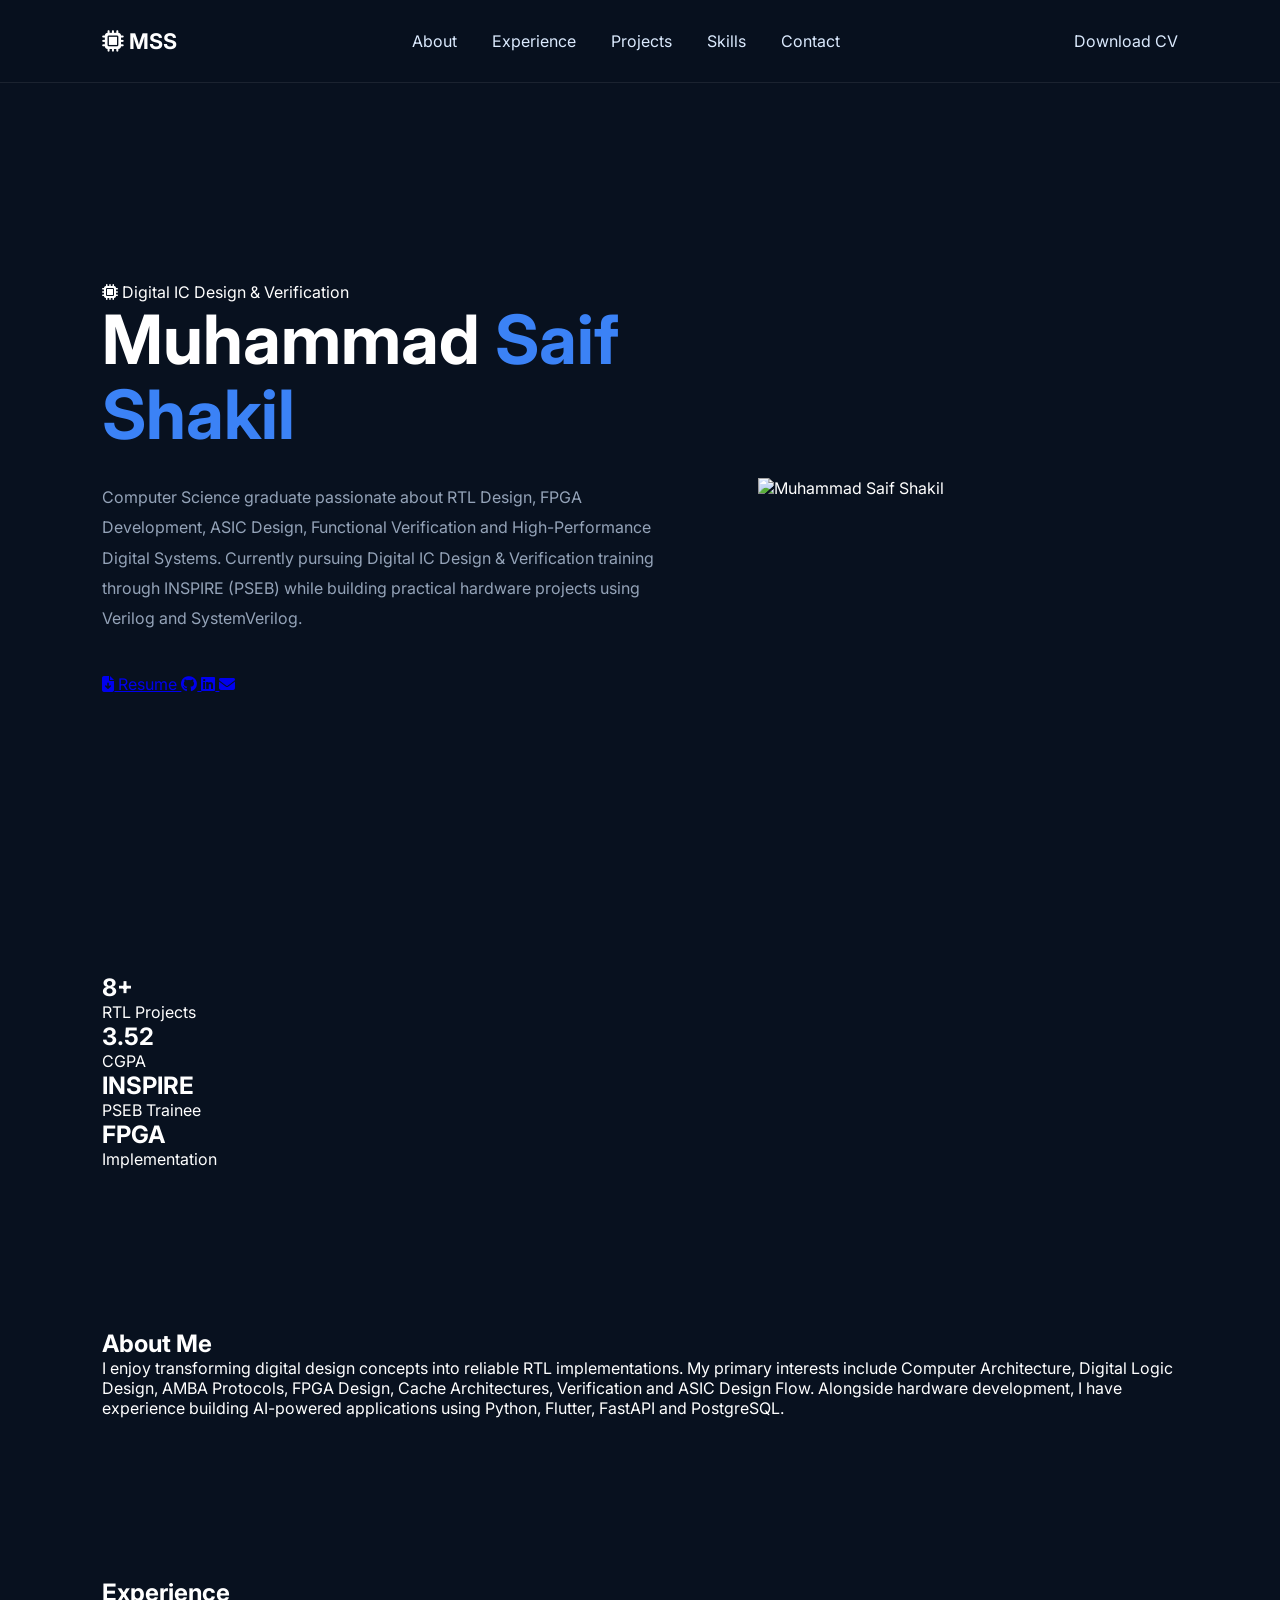
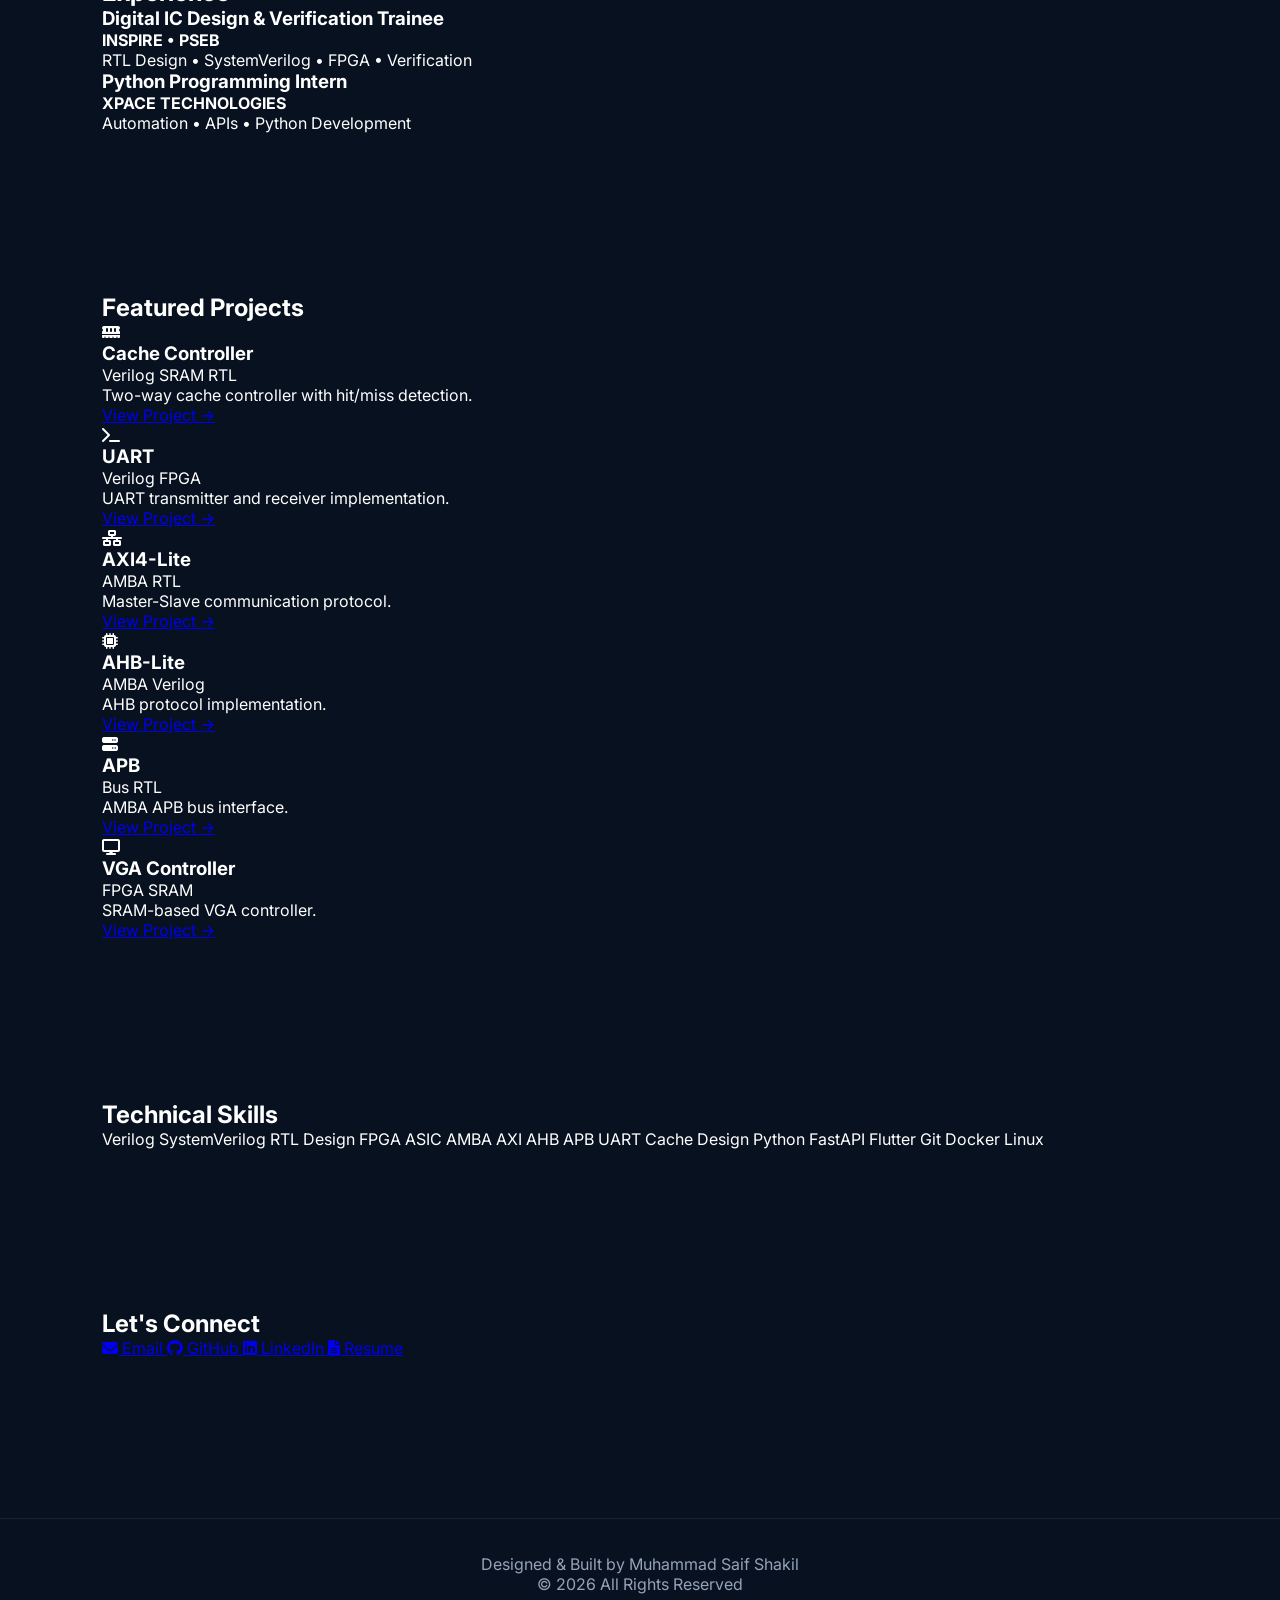
==== index.html @ 6363005c "Update index.html" ====
<!DOCTYPE html>
<html lang="en">
<head>
<meta charset="UTF-8">
<meta name="viewport" content="width=device-width, initial-scale=1.0">

<title>Muhammad Saif Shakil | Digital IC Design Engineer</title>

<meta name="description" content="Portfolio of Muhammad Saif Shakil - RTL Design, FPGA, ASIC, Verilog, SystemVerilog">

<link rel="preconnect" href="https://fonts.googleapis.com">
<link rel="preconnect" href="https://fonts.gstatic.com" crossorigin>

<link href="https://fonts.googleapis.com/css2?family=Inter:wght@300;400;500;600;700;800&display=swap" rel="stylesheet">

<link rel="stylesheet" href="https://cdnjs.cloudflare.com/ajax/libs/font-awesome/6.7.2/css/all.min.css">

<link rel="stylesheet" href="style.css">
</head>

<body>

<div class="bg-grid"></div>

<header>

<nav>

<div class="logo">

<i class="fa-solid fa-microchip"></i>

<span>MSS</span>

</div>

<ul>

<li><a href="#about">About</a></li>

<li><a href="#experience">Experience</a></li>

<li><a href="#projects">Projects</a></li>

<li><a href="#skills">Skills</a></li>

<li><a href="#contact">Contact</a></li>

</ul>

<a href="resume.pdf" target="_blank" class="resume-btn">

Download CV

</a>

</nav>

</header>

<section class="hero">

<div class="hero-left">

<div class="hero-tag">

<i class="fa-solid fa-microchip"></i>

Digital IC Design & Verification

</div>

<h1>

Muhammad

<span>Saif Shakil</span>

</h1>

<h2 id="typing"></h2>

<p>

Computer Science graduate passionate about RTL Design, FPGA Development,
ASIC Design, Functional Verification and High-Performance Digital Systems.

Currently pursuing Digital IC Design & Verification training through
INSPIRE (PSEB) while building practical hardware projects using
Verilog and SystemVerilog.

</p>

<div class="hero-buttons">

<a href="resume.pdf" target="_blank" class="primary-btn">

<i class="fa-solid fa-file-arrow-down"></i>

Resume

</a>

<a href="https://github.com/Muhammadsaifff" target="_blank">

<i class="fab fa-github"></i>

</a>

<a href="https://linkedin.com/in/muhammad-saif-shakil" target="_blank">

<i class="fab fa-linkedin"></i>

</a>

<a href="mailto:saifshakil10@gmail.com">

<i class="fa-solid fa-envelope"></i>

</a>

</div>

</div>

<div class="hero-right">

<div class="image-frame">

<img src="profile.jpg" alt="Muhammad Saif Shakil">

</div>

</div>

</section>

<section class="quick-stats">

<div class="stat-card">

<h2>8+</h2>

<p>RTL Projects</p>

</div>

<div class="stat-card">

<h2>3.52</h2>

<p>CGPA</p>

</div>

<div class="stat-card">

<h2>INSPIRE</h2>

<p>PSEB Trainee</p>

</div>

<div class="stat-card">

<h2>FPGA</h2>

<p>Implementation</p>

</div>

</section>

<section id="about">

<h2>

About Me

</h2>

<div class="glass-card">

<p>

I enjoy transforming digital design concepts into reliable RTL implementations.
My primary interests include Computer Architecture, Digital Logic Design,
AMBA Protocols, FPGA Design, Cache Architectures, Verification and ASIC
Design Flow.

Alongside hardware development, I have experience building AI-powered
applications using Python, Flutter, FastAPI and PostgreSQL.

</p>

</div>

</section>

<section id="experience">

<h2>

Experience

</h2>

<div class="timeline">

<div class="timeline-item">

<div class="timeline-dot"></div>

<div class="timeline-content">

<h3>

Digital IC Design & Verification Trainee

</h3>

<h4>

INSPIRE • PSEB

</h4>

<p>

RTL Design • SystemVerilog • FPGA • Verification

</p>

</div>

</div>

<div class="timeline-item">

<div class="timeline-dot"></div>

<div class="timeline-content">

<h3>

Python Programming Intern

</h3>

<h4>

XPACE TECHNOLOGIES

</h4>

<p>

Automation • APIs • Python Development

</p>

</div>

</div>

</div>

</section>

<section id="projects">

<h2>

Featured Projects

</h2>

<div class="projects-grid">

<div class="project-card">

<i class="fa-solid fa-memory"></i>

<h3>Cache Controller</h3>

<div class="tech">

<span>Verilog</span>

<span>SRAM</span>

<span>RTL</span>

</div>

<p>

Two-way cache controller with hit/miss detection.

</p>

<a href="#">

View Project →

</a>

</div>

<div class="project-card">

<i class="fa-solid fa-terminal"></i>

<h3>UART</h3>

<div class="tech">

<span>Verilog</span>

<span>FPGA</span>

</div>

<p>

UART transmitter and receiver implementation.

</p>

<a href="#">

View Project →

</a>

</div>

<div class="project-card">

<i class="fa-solid fa-network-wired"></i>

<h3>AXI4-Lite</h3>

<div class="tech">

<span>AMBA</span>

<span>RTL</span>

</div>

<p>

Master-Slave communication protocol.

</p>

<a href="#">

View Project →

</a>

</div>

<div class="project-card">

<i class="fa-solid fa-microchip"></i>

<h3>AHB-Lite</h3>

<div class="tech">

<span>AMBA</span>

<span>Verilog</span>

</div>

<p>

AHB protocol implementation.

</p>

<a href="#">

View Project →

</a>

</div>

<div class="project-card">

<i class="fa-solid fa-server"></i>

<h3>APB</h3>

<div class="tech">

<span>Bus</span>

<span>RTL</span>

</div>

<p>

AMBA APB bus interface.

</p>

<a href="#">

View Project →

</a>

</div>

<div class="project-card">

<i class="fa-solid fa-display"></i>

<h3>VGA Controller</h3>

<div class="tech">

<span>FPGA</span>

<span>SRAM</span>

</div>

<p>

SRAM-based VGA controller.

</p>

<a href="#">

View Project →

</a>

</div>

</div>

</section>

<section id="skills">

<h2>

Technical Skills

</h2>

<div class="skills-grid">

<span>Verilog</span>

<span>SystemVerilog</span>

<span>RTL Design</span>

<span>FPGA</span>

<span>ASIC</span>

<span>AMBA AXI</span>

<span>AHB</span>

<span>APB</span>

<span>UART</span>

<span>Cache Design</span>

<span>Python</span>

<span>FastAPI</span>

<span>Flutter</span>

<span>Git</span>

<span>Docker</span>

<span>Linux</span>

</div>

</section>

<section id="contact">

<h2>

Let's Connect

</h2>

<div class="contact-links">

<a href="mailto:saifshakil10@gmail.com">

<i class="fa-solid fa-envelope"></i>

Email

</a>

<a href="https://github.com/Muhammadsaifff">

<i class="fab fa-github"></i>

GitHub

</a>

<a href="https://linkedin.com/in/muhammad-saif-shakil">

<i class="fab fa-linkedin"></i>

LinkedIn

</a>

<a href="resume.pdf">

<i class="fa-solid fa-file-lines"></i>

Resume

</a>

</div>

</section>

<footer>

<p>

Designed & Built by Muhammad Saif Shakil

</p>

<p>

© 2026 All Rights Reserved

</p>

</footer>

<script src="script.js"></script>

</body>
</html>
---- style.css ----
/* Google Font */

*{
    margin:0;
    padding:0;
    box-sizing:border-box;
    font-family:'Inter',sans-serif;
}

html{
    scroll-behavior:smooth;
}

body{
    background:#08111f;
    color:#fff;
    overflow-x:hidden;
}

.background{
    position:fixed;
    inset:0;
    background:
    radial-gradient(circle at top left,#2563eb33,transparent 40%),
    radial-gradient(circle at bottom right,#1d4ed833,transparent 40%),
    #08111f;
    z-index:-2;
}

nav{
    width:100%;
    display:flex;
    justify-content:space-between;
    align-items:center;
    padding:28px 8%;
    position:sticky;
    top:0;
    backdrop-filter:blur(15px);
    background:rgba(8,17,31,.65);
    border-bottom:1px solid rgba(255,255,255,.08);
    z-index:100;
}

.logo{
    font-size:1.35rem;
    font-weight:700;
}

nav ul{
    display:flex;
    gap:35px;
    list-style:none;
}

nav a{
    color:#dbeafe;
    text-decoration:none;
    transition:.3s;
}

nav a:hover{
    color:#3b82f6;
}

.hero{
    max-width:1300px;
    margin:auto;
    min-height:90vh;
    display:grid;
    grid-template-columns:1fr 420px;
    gap:80px;
    align-items:center;
    padding:80px 8%;
}

.badge{
    display:inline-block;
    padding:10px 18px;
    background:#2563eb22;
    color:#60a5fa;
    border:1px solid #2563eb;
    border-radius:40px;
    margin-bottom:25px;
}

.hero h1{
    font-size:68px;
    line-height:1.1;
    margin-bottom:20px;
}

.hero h1 span{
    color:#3b82f6;
}

.hero h2{
    color:#cbd5e1;
    font-size:26px;
    margin-bottom:30px;
}

.hero p{
    color:#94a3b8;
    line-height:1.9;
    max-width:650px;
    margin-bottom:40px;
}

.buttons{
    display:flex;
    gap:18px;
    flex-wrap:wrap;
}

.btn{
    text-decoration:none;
    color:#fff;
    border:1px solid rgba(255,255,255,.1);
    padding:14px 24px;
    border-radius:14px;
    transition:.35s;
}

.btn i{
    margin-right:8px;
}

.primary{
    background:#2563eb;
}

.btn:hover{
    transform:translateY(-5px);
    box-shadow:0 15px 35px rgba(37,99,235,.35);
}

.profile-card{
    width:360px;
    height:360px;
    border-radius:50%;
    overflow:hidden;
    margin:auto;
    border:6px solid #2563eb;
    box-shadow:0 0 60px rgba(37,99,235,.45);
}

.profile-card img{
    width:100%;
    height:100%;
    object-fit:cover;
}

.stats{
    max-width:1200px;
    margin:0 auto 100px;
    display:grid;
    grid-template-columns:repeat(4,1fr);
    gap:25px;
    padding:0 8%;
}

.stat{
    background:rgba(255,255,255,.05);
    border:1px solid rgba(255,255,255,.06);
    backdrop-filter:blur(20px);
    padding:35px;
    text-align:center;
    border-radius:18px;
    transition:.3s;
}

.stat:hover{
    transform:translateY(-8px);
}

.stat h2{
    font-size:42px;
    color:#3b82f6;
    margin-bottom:10px;
}

.section-title{
    text-align:center;
    font-size:42px;
    margin-bottom:60px;
}

section{
    padding:80px 8%;
}

.glass{
    max-width:1100px;
    margin:auto;
    background:rgba(255,255,255,.05);
    border:1px solid rgba(255,255,255,.06);
    backdrop-filter:blur(20px);
    border-radius:20px;
    padding:45px;
}

.glass p{
    color:#cbd5e1;
    font-size:18px;
    line-height:2;
}

.grid{
    display:grid;
    grid-template-columns:repeat(auto-fit,minmax(300px,1fr));
    gap:28px;
    max-width:1300px;
    margin:auto;
}

.card{
    background:rgba(255,255,255,.05);
    border-radius:20px;
    padding:35px;
    border:1px solid rgba(255,255,255,.06);
    transition:.35s;
}

.card:hover{
    transform:translateY(-10px);
    border-color:#2563eb;
}

.card i{
    font-size:40px;
    color:#3b82f6;
    margin-bottom:25px;
}

.card h3{
    margin-bottom:18px;
}

.card p{
    color:#94a3b8;
    line-height:1.8;
    margin-bottom:25px;
}

.card a{
    color:#60a5fa;
    text-decoration:none;
}

.skills{
    max-width:1100px;
    margin:auto;
    display:flex;
    flex-wrap:wrap;
    gap:18px;
    justify-content:center;
}

.skills span{
    background:#1e293b;
    border:1px solid rgba(255,255,255,.08);
    padding:14px 22px;
    border-radius:50px;
    transition:.3s;
}

.skills span:hover{
    background:#2563eb;
}

.contact{
    display:flex;
    justify-content:center;
    flex-wrap:wrap;
    gap:20px;
}

.contact a{
    text-decoration:none;
    color:white;
    background:#1e293b;
    padding:18px 28px;
    border-radius:14px;
    transition:.3s;
}

.contact a:hover{
    background:#2563eb;
    transform:translateY(-5px);
}

.contact i{
    margin-right:8px;
}

footer{
    text-align:center;
    color:#94a3b8;
    padding:35px;
    border-top:1px solid rgba(255,255,255,.08);
    margin-top:80px;
}

@media(max-width:980px){

.hero{
grid-template-columns:1fr;
text-align:center;
}

.hero p{
margin:auto auto 40px;
}

.buttons{
justify-content:center;
}

.profile-card{
width:280px;
height:280px;
}

.stats{
grid-template-columns:repeat(2,1fr);
}

}

@media(max-width:650px){

.hero h1{
font-size:48px;
}

.hero h2{
font-size:20px;
}

nav{
flex-direction:column;
gap:20px;
}

nav ul{
gap:18px;
flex-wrap:wrap;
justify-content:center;
}

.stats{
grid-template-columns:1fr;
}

.section-title{
font-size:34px;
}

}
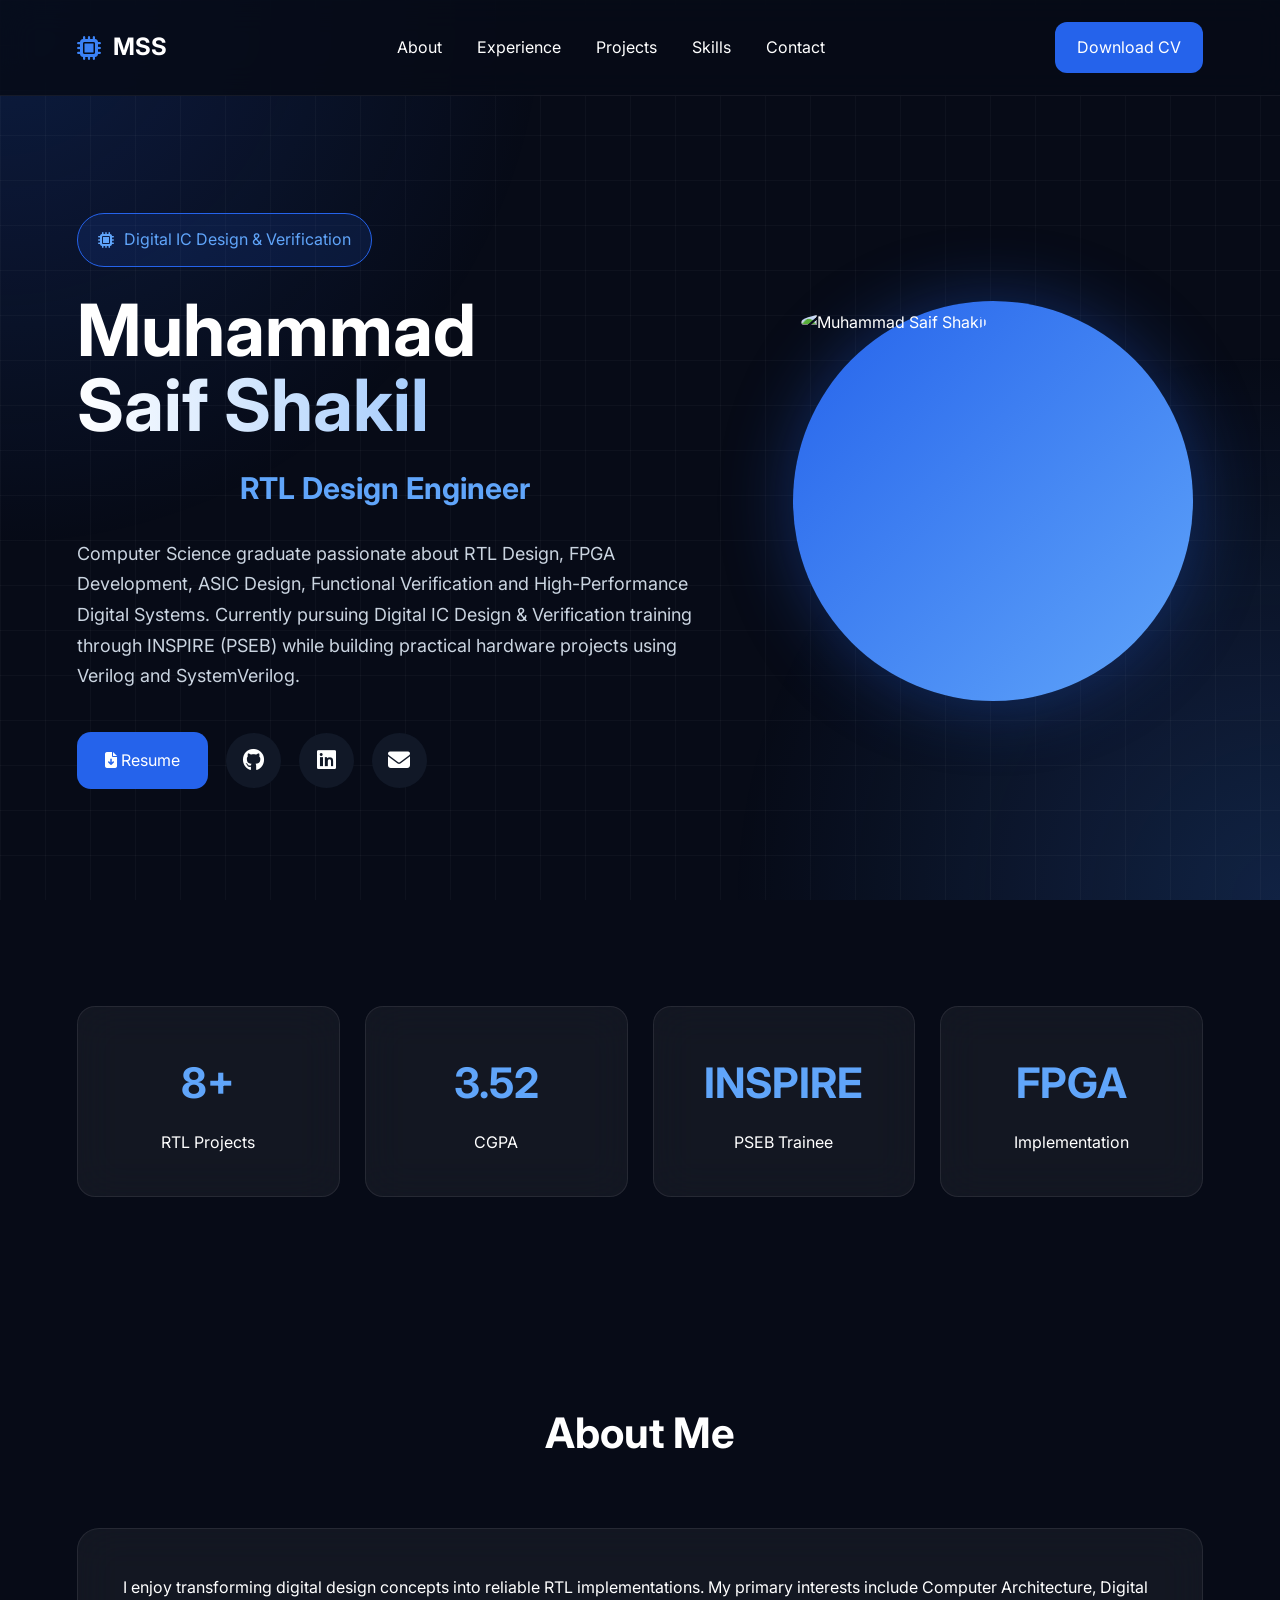
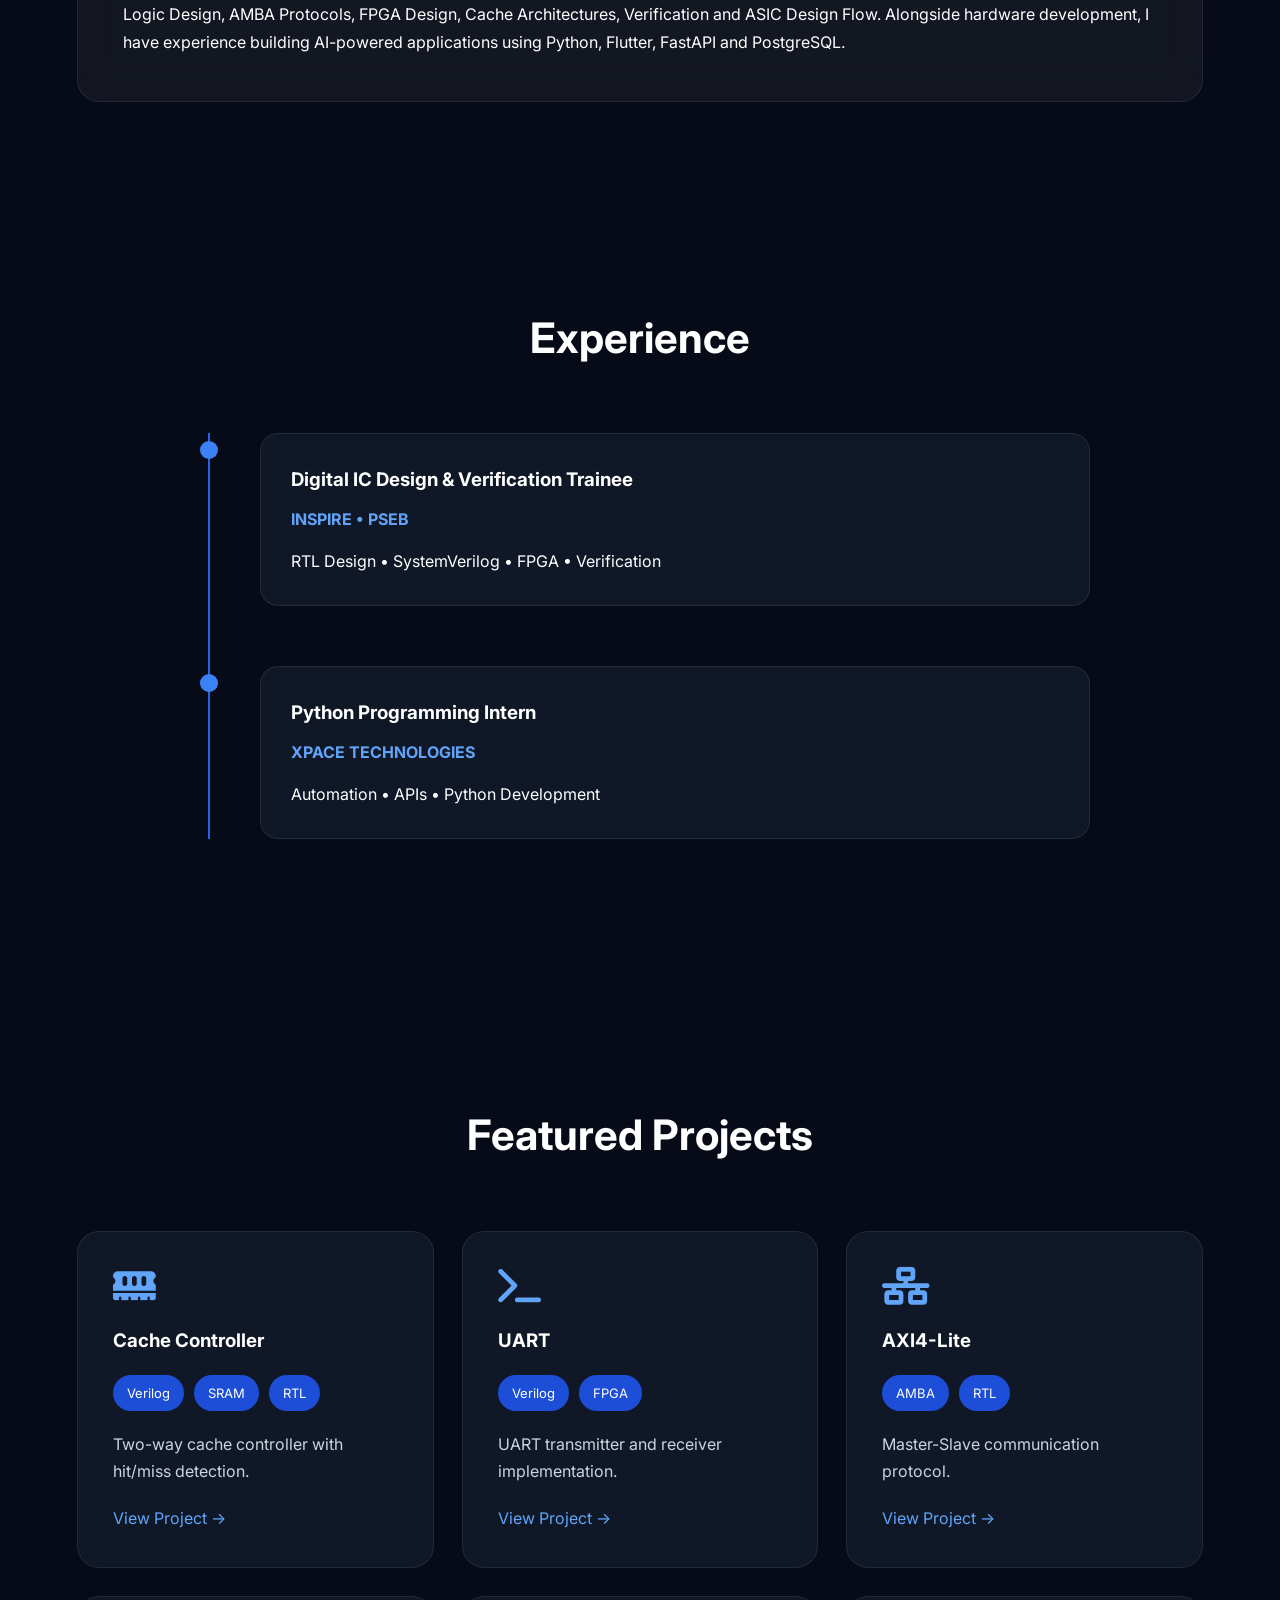
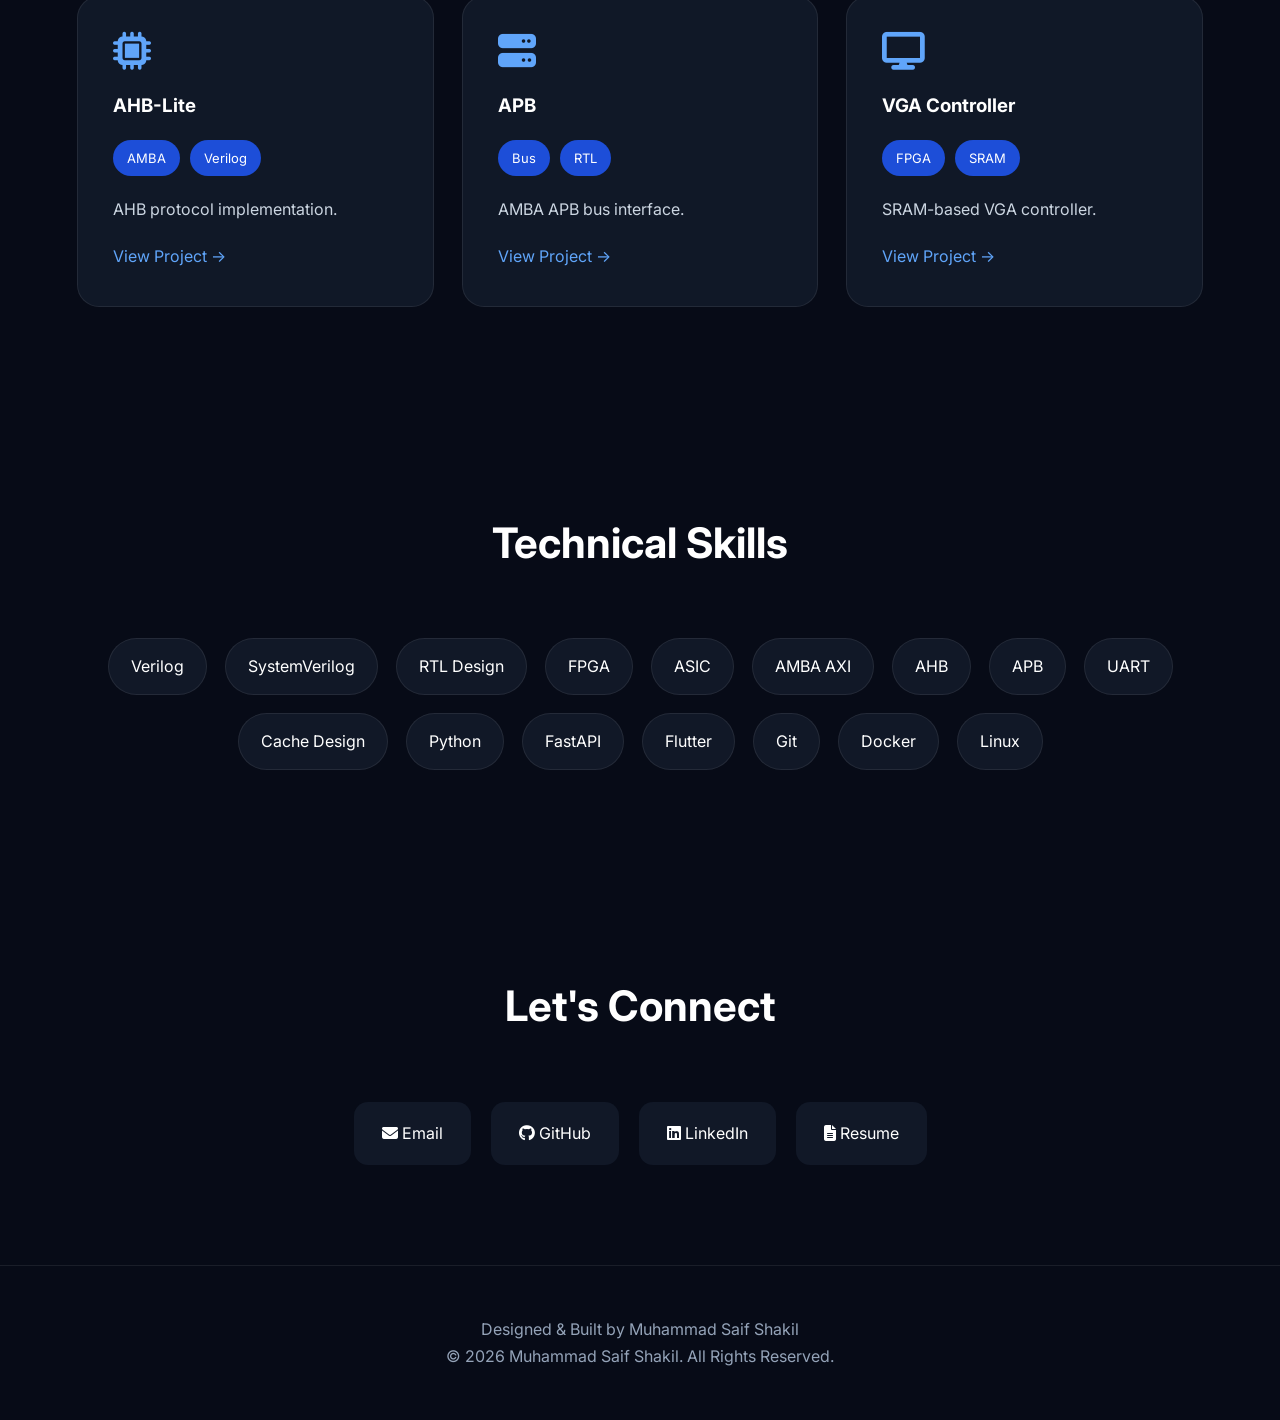
==== commit 23bbf858: "Update CV links to point to resume.pdf" ====
--- a/style.css
+++ b/style.css
@@ -1,10 +1,8 @@
-/* Google Font */
-
 *{
     margin:0;
     padding:0;
     box-sizing:border-box;
-    font-family:'Inter',sans-serif;
+    font-family:"Inter",sans-serif;
 }
 
 html{
@@ -12,49 +10,84 @@
 }
 
 body{
-    background:#08111f;
-    color:#fff;
+    background:#070b17;
+    color:#ffffff;
     overflow-x:hidden;
-}
-
-.background{
+    line-height:1.7;
+}
+
+body::before{
+    content:"";
     position:fixed;
     inset:0;
     background:
-    radial-gradient(circle at top left,#2563eb33,transparent 40%),
-    radial-gradient(circle at bottom right,#1d4ed833,transparent 40%),
-    #08111f;
+    radial-gradient(circle at top left,#2563eb33,transparent 35%),
+    radial-gradient(circle at bottom right,#3b82f633,transparent 35%);
+    z-index:-3;
+}
+
+.bg-grid{
+    position:fixed;
+    inset:0;
+    background-image:
+    linear-gradient(rgba(255,255,255,.03) 1px,transparent 1px),
+    linear-gradient(90deg,rgba(255,255,255,.03) 1px,transparent 1px);
+    background-size:45px 45px;
     z-index:-2;
 }
 
-nav{
-    width:100%;
-    display:flex;
-    justify-content:space-between;
-    align-items:center;
-    padding:28px 8%;
+::-webkit-scrollbar{
+    width:10px;
+}
+
+::-webkit-scrollbar-thumb{
+    background:#2563eb;
+    border-radius:20px;
+}
+
+::-webkit-scrollbar-track{
+    background:#070b17;
+}
+
+header{
     position:sticky;
     top:0;
-    backdrop-filter:blur(15px);
-    background:rgba(8,17,31,.65);
-    border-bottom:1px solid rgba(255,255,255,.08);
-    z-index:100;
+    z-index:999;
+    backdrop-filter:blur(16px);
+    background:rgba(7,11,23,.85);
+    border-bottom:1px solid rgba(255,255,255,.06);
+}
+
+nav{
+    max-width:1350px;
+    margin:auto;
+    padding:22px 6%;
+    display:flex;
+    justify-content:space-between;
+    align-items:center;
 }
 
 .logo{
-    font-size:1.35rem;
+    display:flex;
+    align-items:center;
+    gap:12px;
+    font-size:24px;
     font-weight:700;
 }
 
+.logo i{
+    color:#3b82f6;
+}
+
 nav ul{
     display:flex;
+    list-style:none;
     gap:35px;
-    list-style:none;
 }
 
 nav a{
-    color:#dbeafe;
-    text-decoration:none;
+    text-decoration:none;
+    color:white;
     transition:.3s;
 }
 
@@ -62,246 +95,320 @@
     color:#3b82f6;
 }
 
-.hero{
+.resume-btn{
+    background:#2563eb;
+    color:white;
+    padding:12px 22px;
+    border-radius:12px;
+    text-decoration:none;
+    transition:.3s;
+}
+
+.resume-btn:hover{
+    transform:translateY(-4px);
+    box-shadow:0 15px 35px rgba(37,99,235,.35);
+}
+
+section{
     max-width:1300px;
     margin:auto;
-    min-height:90vh;
+    padding:100px 6%;
+}
+
+.hero{
     display:grid;
     grid-template-columns:1fr 420px;
-    gap:80px;
-    align-items:center;
-    padding:80px 8%;
-}
-
-.badge{
-    display:inline-block;
-    padding:10px 18px;
+    gap:90px;
+    align-items:center;
+    min-height:90vh;
+}
+
+.hero-tag{
+    display:inline-flex;
+    align-items:center;
+    gap:10px;
     background:#2563eb22;
     color:#60a5fa;
     border:1px solid #2563eb;
+    padding:12px 20px;
     border-radius:40px;
     margin-bottom:25px;
 }
 
 .hero h1{
-    font-size:68px;
-    line-height:1.1;
+    font-size:72px;
+    line-height:1.05;
     margin-bottom:20px;
 }
 
 .hero h1 span{
-    color:#3b82f6;
+    display:block;
+    background:linear-gradient(90deg,#ffffff,#60a5fa);
+    -webkit-background-clip:text;
+    -webkit-text-fill-color:transparent;
 }
 
 .hero h2{
+    color:#60a5fa;
+    font-size:30px;
+    margin-bottom:25px;
+    min-height:40px;
+}
+
+.hero p{
     color:#cbd5e1;
-    font-size:26px;
-    margin-bottom:30px;
-}
-
-.hero p{
-    color:#94a3b8;
-    line-height:1.9;
-    max-width:650px;
+    font-size:18px;
     margin-bottom:40px;
-}
-
-.buttons{
+    max-width:700px;
+}
+
+.hero-buttons{
     display:flex;
     gap:18px;
+    align-items:center;
     flex-wrap:wrap;
 }
 
-.btn{
-    text-decoration:none;
-    color:#fff;
-    border:1px solid rgba(255,255,255,.1);
-    padding:14px 24px;
+.primary-btn{
+    background:#2563eb;
+    color:white;
+    padding:15px 28px;
     border-radius:14px;
-    transition:.35s;
-}
-
-.btn i{
-    margin-right:8px;
-}
-
-.primary{
-    background:#2563eb;
-}
-
-.btn:hover{
+    text-decoration:none;
+    transition:.3s;
+}
+
+.primary-btn:hover{
     transform:translateY(-5px);
-    box-shadow:0 15px 35px rgba(37,99,235,.35);
-}
-
-.profile-card{
-    width:360px;
-    height:360px;
+    box-shadow:0 20px 40px rgba(37,99,235,.35);
+}
+
+.hero-buttons a:not(.primary-btn){
+    width:55px;
+    height:55px;
+    display:flex;
+    align-items:center;
+    justify-content:center;
+    background:#111827;
+    color:white;
     border-radius:50%;
-    overflow:hidden;
+    text-decoration:none;
+    font-size:22px;
+    transition:.3s;
+}
+
+.hero-buttons a:not(.primary-btn):hover{
+    background:#2563eb;
+    transform:translateY(-5px);
+}
+
+.image-frame{
+    width:400px;
+    height:400px;
     margin:auto;
-    border:6px solid #2563eb;
-    box-shadow:0 0 60px rgba(37,99,235,.45);
-}
-
-.profile-card img{
+    border-radius:50%;
+    padding:8px;
+    background:linear-gradient(135deg,#2563eb,#60a5fa);
+    box-shadow:0 0 70px rgba(37,99,235,.35);
+}
+
+.image-frame img{
     width:100%;
     height:100%;
     object-fit:cover;
-}
-
-.stats{
-    max-width:1200px;
-    margin:0 auto 100px;
+    object-position:center 18%;
+    border-radius:50%;
+}
+
+.quick-stats{
     display:grid;
     grid-template-columns:repeat(4,1fr);
     gap:25px;
-    padding:0 8%;
-}
-
-.stat{
+}
+
+.stat-card{
     background:rgba(255,255,255,.05);
-    border:1px solid rgba(255,255,255,.06);
     backdrop-filter:blur(20px);
-    padding:35px;
+    border:1px solid rgba(255,255,255,.08);
+    border-radius:18px;
     text-align:center;
-    border-radius:18px;
-    transition:.3s;
-}
-
-.stat:hover{
-    transform:translateY(-8px);
-}
-
-.stat h2{
+    padding:40px 20px;
+    transition:.3s;
+}
+
+.stat-card:hover{
+    transform:translateY(-10px);
+}
+
+.stat-card h2{
     font-size:42px;
-    color:#3b82f6;
+    color:#60a5fa;
     margin-bottom:10px;
 }
 
-.section-title{
+section h2{
     text-align:center;
     font-size:42px;
     margin-bottom:60px;
 }
 
-section{
-    padding:80px 8%;
-}
-
-.glass{
-    max-width:1100px;
+.glass-card{
+    background:rgba(255,255,255,.05);
+    border-radius:22px;
+    padding:45px;
+    border:1px solid rgba(255,255,255,.08);
+    backdrop-filter:blur(20px);
+}
+
+.timeline{
+    position:relative;
+    max-width:900px;
     margin:auto;
-    background:rgba(255,255,255,.05);
-    border:1px solid rgba(255,255,255,.06);
-    backdrop-filter:blur(20px);
-    border-radius:20px;
-    padding:45px;
-}
-
-.glass p{
-    color:#cbd5e1;
-    font-size:18px;
-    line-height:2;
-}
-
-.grid{
+}
+
+.timeline::before{
+    content:"";
+    position:absolute;
+    left:18px;
+    top:0;
+    width:2px;
+    height:100%;
+    background:#2563eb;
+}
+
+.timeline-item{
+    position:relative;
+    padding-left:70px;
+    margin-bottom:60px;
+}
+
+.timeline-dot{
+    width:18px;
+    height:18px;
+    background:#3b82f6;
+    border-radius:50%;
+    position:absolute;
+    left:10px;
+    top:8px;
+}
+
+.timeline-content{
+    background:#101827;
+    border-radius:18px;
+    padding:30px;
+    border:1px solid rgba(255,255,255,.08);
+}
+
+.timeline-content h3{
+    margin-bottom:10px;
+}
+
+.timeline-content h4{
+    color:#60a5fa;
+    margin-bottom:15px;
+}
+
+.projects-grid{
     display:grid;
-    grid-template-columns:repeat(auto-fit,minmax(300px,1fr));
+    grid-template-columns:repeat(auto-fit,minmax(320px,1fr));
     gap:28px;
-    max-width:1300px;
-    margin:auto;
-}
-
-.card{
-    background:rgba(255,255,255,.05);
-    border-radius:20px;
+}
+
+.project-card{
+    background:#101827;
     padding:35px;
-    border:1px solid rgba(255,255,255,.06);
+    border-radius:22px;
+    border:1px solid rgba(255,255,255,.08);
     transition:.35s;
 }
 
-.card:hover{
+.project-card:hover{
     transform:translateY(-10px);
     border-color:#2563eb;
-}
-
-.card i{
-    font-size:40px;
-    color:#3b82f6;
-    margin-bottom:25px;
-}
-
-.card h3{
+    box-shadow:0 25px 50px rgba(37,99,235,.15);
+}
+
+.project-card i{
+    font-size:38px;
+    color:#60a5fa;
+    margin-bottom:20px;
+}
+
+.project-card h3{
     margin-bottom:18px;
 }
 
-.card p{
-    color:#94a3b8;
-    line-height:1.8;
-    margin-bottom:25px;
-}
-
-.card a{
-    color:#60a5fa;
-    text-decoration:none;
-}
-
-.skills{
-    max-width:1100px;
-    margin:auto;
+.project-card p{
+    color:#cbd5e1;
+    margin:20px 0;
+}
+
+.project-card a{
+    color:#60a5fa;
+    text-decoration:none;
+}
+
+.tech{
+    display:flex;
+    gap:10px;
+    flex-wrap:wrap;
+}
+
+.tech span{
+    background:#1d4ed8;
+    padding:7px 14px;
+    border-radius:50px;
+    font-size:13px;
+}
+
+.skills-grid{
     display:flex;
     flex-wrap:wrap;
     gap:18px;
     justify-content:center;
 }
 
-.skills span{
-    background:#1e293b;
+.skills-grid span{
+    padding:14px 22px;
+    background:#111827;
+    border-radius:50px;
     border:1px solid rgba(255,255,255,.08);
-    padding:14px 22px;
-    border-radius:50px;
-    transition:.3s;
-}
-
-.skills span:hover{
-    background:#2563eb;
-}
-
-.contact{
+    transition:.3s;
+}
+
+.skills-grid span:hover{
+    background:#2563eb;
+}
+
+.contact-links{
     display:flex;
     justify-content:center;
+    gap:20px;
     flex-wrap:wrap;
-    gap:20px;
-}
-
-.contact a{
+}
+
+.contact-links a{
     text-decoration:none;
     color:white;
-    background:#1e293b;
+    background:#111827;
     padding:18px 28px;
     border-radius:14px;
     transition:.3s;
 }
 
-.contact a:hover{
+.contact-links a:hover{
     background:#2563eb;
     transform:translateY(-5px);
-}
-
-.contact i{
-    margin-right:8px;
 }
 
 footer{
     text-align:center;
+    padding:50px 20px;
+    border-top:1px solid rgba(255,255,255,.08);
     color:#94a3b8;
-    padding:35px;
-    border-top:1px solid rgba(255,255,255,.08);
-    margin-top:80px;
-}
-
-@media(max-width:980px){
+}
+
+@media(max-width:1100px){
 
 .hero{
 grid-template-columns:1fr;
@@ -312,30 +419,23 @@
 margin:auto auto 40px;
 }
 
-.buttons{
+.hero-buttons{
 justify-content:center;
 }
 
-.profile-card{
-width:280px;
-height:280px;
-}
-
-.stats{
+.image-frame{
+width:320px;
+height:320px;
+margin-top:40px;
+}
+
+.quick-stats{
 grid-template-columns:repeat(2,1fr);
 }
 
 }
 
-@media(max-width:650px){
-
-.hero h1{
-font-size:48px;
-}
-
-.hero h2{
-font-size:20px;
-}
+@media(max-width:700px){
 
 nav{
 flex-direction:column;
@@ -343,16 +443,29 @@
 }
 
 nav ul{
-gap:18px;
 flex-wrap:wrap;
 justify-content:center;
-}
-
-.stats{
+gap:18px;
+}
+
+.hero h1{
+font-size:52px;
+}
+
+.hero h2{
+font-size:22px;
+}
+
+.quick-stats{
 grid-template-columns:1fr;
 }
 
-.section-title{
+.image-frame{
+width:260px;
+height:260px;
+}
+
+section h2{
 font-size:34px;
 }
 
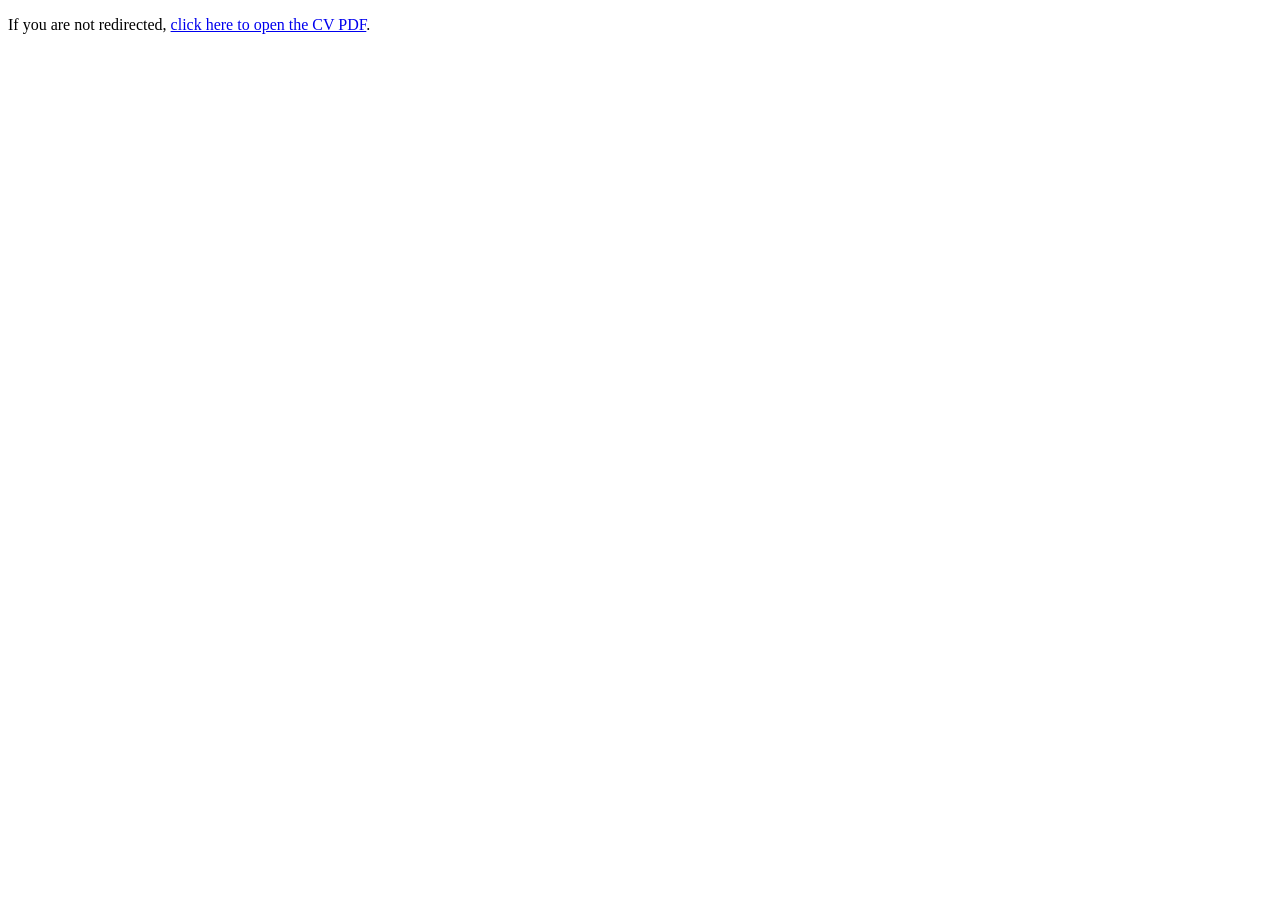
==== commit 63172a35: "Add HTML file for CV redirection" ====
--- a/index.html
+++ b/index.html
@@ -1,565 +1,12 @@
+<!-- <a href="talhaahmed.github.io/Talha_Ahmed_CV.pdf" target="_blank">Talha Ahmed CV</a> -->
+
 <!DOCTYPE html>
 <html lang="en">
 <head>
-<meta charset="UTF-8">
-<meta name="viewport" content="width=device-width, initial-scale=1.0">
-
-<title>Muhammad Saif Shakil | Digital IC Design Engineer</title>
-
-<meta name="description" content="Portfolio of Muhammad Saif Shakil - RTL Design, FPGA, ASIC, Verilog, SystemVerilog">
-
-<link rel="preconnect" href="https://fonts.googleapis.com">
-<link rel="preconnect" href="https://fonts.gstatic.com" crossorigin>
-
-<link href="https://fonts.googleapis.com/css2?family=Inter:wght@300;400;500;600;700;800&display=swap" rel="stylesheet">
-
-<link rel="stylesheet" href="https://cdnjs.cloudflare.com/ajax/libs/font-awesome/6.7.2/css/all.min.css">
-
-<link rel="stylesheet" href="style.css">
+    <meta http-equiv="refresh" content="0; url=resume.pdf">
+    <title>Redirecting...</title>
 </head>
-
 <body>
-
-<div class="bg-grid"></div>
-
-<header>
-
-<nav>
-
-<div class="logo">
-
-<i class="fa-solid fa-microchip"></i>
-
-<span>MSS</span>
-
-</div>
-
-<ul>
-
-<li><a href="#about">About</a></li>
-
-<li><a href="#experience">Experience</a></li>
-
-<li><a href="#projects">Projects</a></li>
-
-<li><a href="#skills">Skills</a></li>
-
-<li><a href="#contact">Contact</a></li>
-
-</ul>
-
-<a href="resume.pdf" target="_blank" class="resume-btn">
-
-Download CV
-
-</a>
-
-</nav>
-
-</header>
-
-<section class="hero">
-
-<div class="hero-left">
-
-<div class="hero-tag">
-
-<i class="fa-solid fa-microchip"></i>
-
-Digital IC Design & Verification
-
-</div>
-
-<h1>
-
-Muhammad
-
-<span>Saif Shakil</span>
-
-</h1>
-
-<h2 id="typing"></h2>
-
-<p>
-
-Computer Science graduate passionate about RTL Design, FPGA Development,
-ASIC Design, Functional Verification and High-Performance Digital Systems.
-
-Currently pursuing Digital IC Design & Verification training through
-INSPIRE (PSEB) while building practical hardware projects using
-Verilog and SystemVerilog.
-
-</p>
-
-<div class="hero-buttons">
-
-<a href="resume.pdf" target="_blank" class="primary-btn">
-
-<i class="fa-solid fa-file-arrow-down"></i>
-
-Resume
-
-</a>
-
-<a href="https://github.com/Muhammadsaifff" target="_blank">
-
-<i class="fab fa-github"></i>
-
-</a>
-
-<a href="https://linkedin.com/in/muhammad-saif-shakil" target="_blank">
-
-<i class="fab fa-linkedin"></i>
-
-</a>
-
-<a href="mailto:saifshakil10@gmail.com">
-
-<i class="fa-solid fa-envelope"></i>
-
-</a>
-
-</div>
-
-</div>
-
-<div class="hero-right">
-
-<div class="image-frame">
-
-<img src="profile.jpg" alt="Muhammad Saif Shakil">
-
-</div>
-
-</div>
-
-</section>
-
-<section class="quick-stats">
-
-<div class="stat-card">
-
-<h2>8+</h2>
-
-<p>RTL Projects</p>
-
-</div>
-
-<div class="stat-card">
-
-<h2>3.52</h2>
-
-<p>CGPA</p>
-
-</div>
-
-<div class="stat-card">
-
-<h2>INSPIRE</h2>
-
-<p>PSEB Trainee</p>
-
-</div>
-
-<div class="stat-card">
-
-<h2>FPGA</h2>
-
-<p>Implementation</p>
-
-</div>
-
-</section>
-
-<section id="about">
-
-<h2>
-
-About Me
-
-</h2>
-
-<div class="glass-card">
-
-<p>
-
-I enjoy transforming digital design concepts into reliable RTL implementations.
-My primary interests include Computer Architecture, Digital Logic Design,
-AMBA Protocols, FPGA Design, Cache Architectures, Verification and ASIC
-Design Flow.
-
-Alongside hardware development, I have experience building AI-powered
-applications using Python, Flutter, FastAPI and PostgreSQL.
-
-</p>
-
-</div>
-
-</section>
-
-<section id="experience">
-
-<h2>
-
-Experience
-
-</h2>
-
-<div class="timeline">
-
-<div class="timeline-item">
-
-<div class="timeline-dot"></div>
-
-<div class="timeline-content">
-
-<h3>
-
-Digital IC Design & Verification Trainee
-
-</h3>
-
-<h4>
-
-INSPIRE • PSEB
-
-</h4>
-
-<p>
-
-RTL Design • SystemVerilog • FPGA • Verification
-
-</p>
-
-</div>
-
-</div>
-
-<div class="timeline-item">
-
-<div class="timeline-dot"></div>
-
-<div class="timeline-content">
-
-<h3>
-
-Python Programming Intern
-
-</h3>
-
-<h4>
-
-XPACE TECHNOLOGIES
-
-</h4>
-
-<p>
-
-Automation • APIs • Python Development
-
-</p>
-
-</div>
-
-</div>
-
-</div>
-
-</section>
-
-<section id="projects">
-
-<h2>
-
-Featured Projects
-
-</h2>
-
-<div class="projects-grid">
-
-<div class="project-card">
-
-<i class="fa-solid fa-memory"></i>
-
-<h3>Cache Controller</h3>
-
-<div class="tech">
-
-<span>Verilog</span>
-
-<span>SRAM</span>
-
-<span>RTL</span>
-
-</div>
-
-<p>
-
-Two-way cache controller with hit/miss detection.
-
-</p>
-
-<a href="#">
-
-View Project →
-
-</a>
-
-</div>
-
-<div class="project-card">
-
-<i class="fa-solid fa-terminal"></i>
-
-<h3>UART</h3>
-
-<div class="tech">
-
-<span>Verilog</span>
-
-<span>FPGA</span>
-
-</div>
-
-<p>
-
-UART transmitter and receiver implementation.
-
-</p>
-
-<a href="#">
-
-View Project →
-
-</a>
-
-</div>
-
-<div class="project-card">
-
-<i class="fa-solid fa-network-wired"></i>
-
-<h3>AXI4-Lite</h3>
-
-<div class="tech">
-
-<span>AMBA</span>
-
-<span>RTL</span>
-
-</div>
-
-<p>
-
-Master-Slave communication protocol.
-
-</p>
-
-<a href="#">
-
-View Project →
-
-</a>
-
-</div>
-
-<div class="project-card">
-
-<i class="fa-solid fa-microchip"></i>
-
-<h3>AHB-Lite</h3>
-
-<div class="tech">
-
-<span>AMBA</span>
-
-<span>Verilog</span>
-
-</div>
-
-<p>
-
-AHB protocol implementation.
-
-</p>
-
-<a href="#">
-
-View Project →
-
-</a>
-
-</div>
-
-<div class="project-card">
-
-<i class="fa-solid fa-server"></i>
-
-<h3>APB</h3>
-
-<div class="tech">
-
-<span>Bus</span>
-
-<span>RTL</span>
-
-</div>
-
-<p>
-
-AMBA APB bus interface.
-
-</p>
-
-<a href="#">
-
-View Project →
-
-</a>
-
-</div>
-
-<div class="project-card">
-
-<i class="fa-solid fa-display"></i>
-
-<h3>VGA Controller</h3>
-
-<div class="tech">
-
-<span>FPGA</span>
-
-<span>SRAM</span>
-
-</div>
-
-<p>
-
-SRAM-based VGA controller.
-
-</p>
-
-<a href="#">
-
-View Project →
-
-</a>
-
-</div>
-
-</div>
-
-</section>
-
-<section id="skills">
-
-<h2>
-
-Technical Skills
-
-</h2>
-
-<div class="skills-grid">
-
-<span>Verilog</span>
-
-<span>SystemVerilog</span>
-
-<span>RTL Design</span>
-
-<span>FPGA</span>
-
-<span>ASIC</span>
-
-<span>AMBA AXI</span>
-
-<span>AHB</span>
-
-<span>APB</span>
-
-<span>UART</span>
-
-<span>Cache Design</span>
-
-<span>Python</span>
-
-<span>FastAPI</span>
-
-<span>Flutter</span>
-
-<span>Git</span>
-
-<span>Docker</span>
-
-<span>Linux</span>
-
-</div>
-
-</section>
-
-<section id="contact">
-
-<h2>
-
-Let's Connect
-
-</h2>
-
-<div class="contact-links">
-
-<a href="mailto:saifshakil10@gmail.com">
-
-<i class="fa-solid fa-envelope"></i>
-
-Email
-
-</a>
-
-<a href="https://github.com/Muhammadsaifff">
-
-<i class="fab fa-github"></i>
-
-GitHub
-
-</a>
-
-<a href="https://linkedin.com/in/muhammad-saif-shakil">
-
-<i class="fab fa-linkedin"></i>
-
-LinkedIn
-
-</a>
-
-<a href="resume.pdf">
-
-<i class="fa-solid fa-file-lines"></i>
-
-Resume
-
-</a>
-
-</div>
-
-</section>
-
-<footer>
-
-<p>
-
-Designed & Built by Muhammad Saif Shakil
-
-</p>
-
-<p>
-
-© 2026 All Rights Reserved
-
-</p>
-
-</footer>
-
-<script src="script.js"></script>
-
+    <p>If you are not redirected, <a href="resume.pdf">click here to open the CV PDF</a>.</p>
 </body>
 </html>
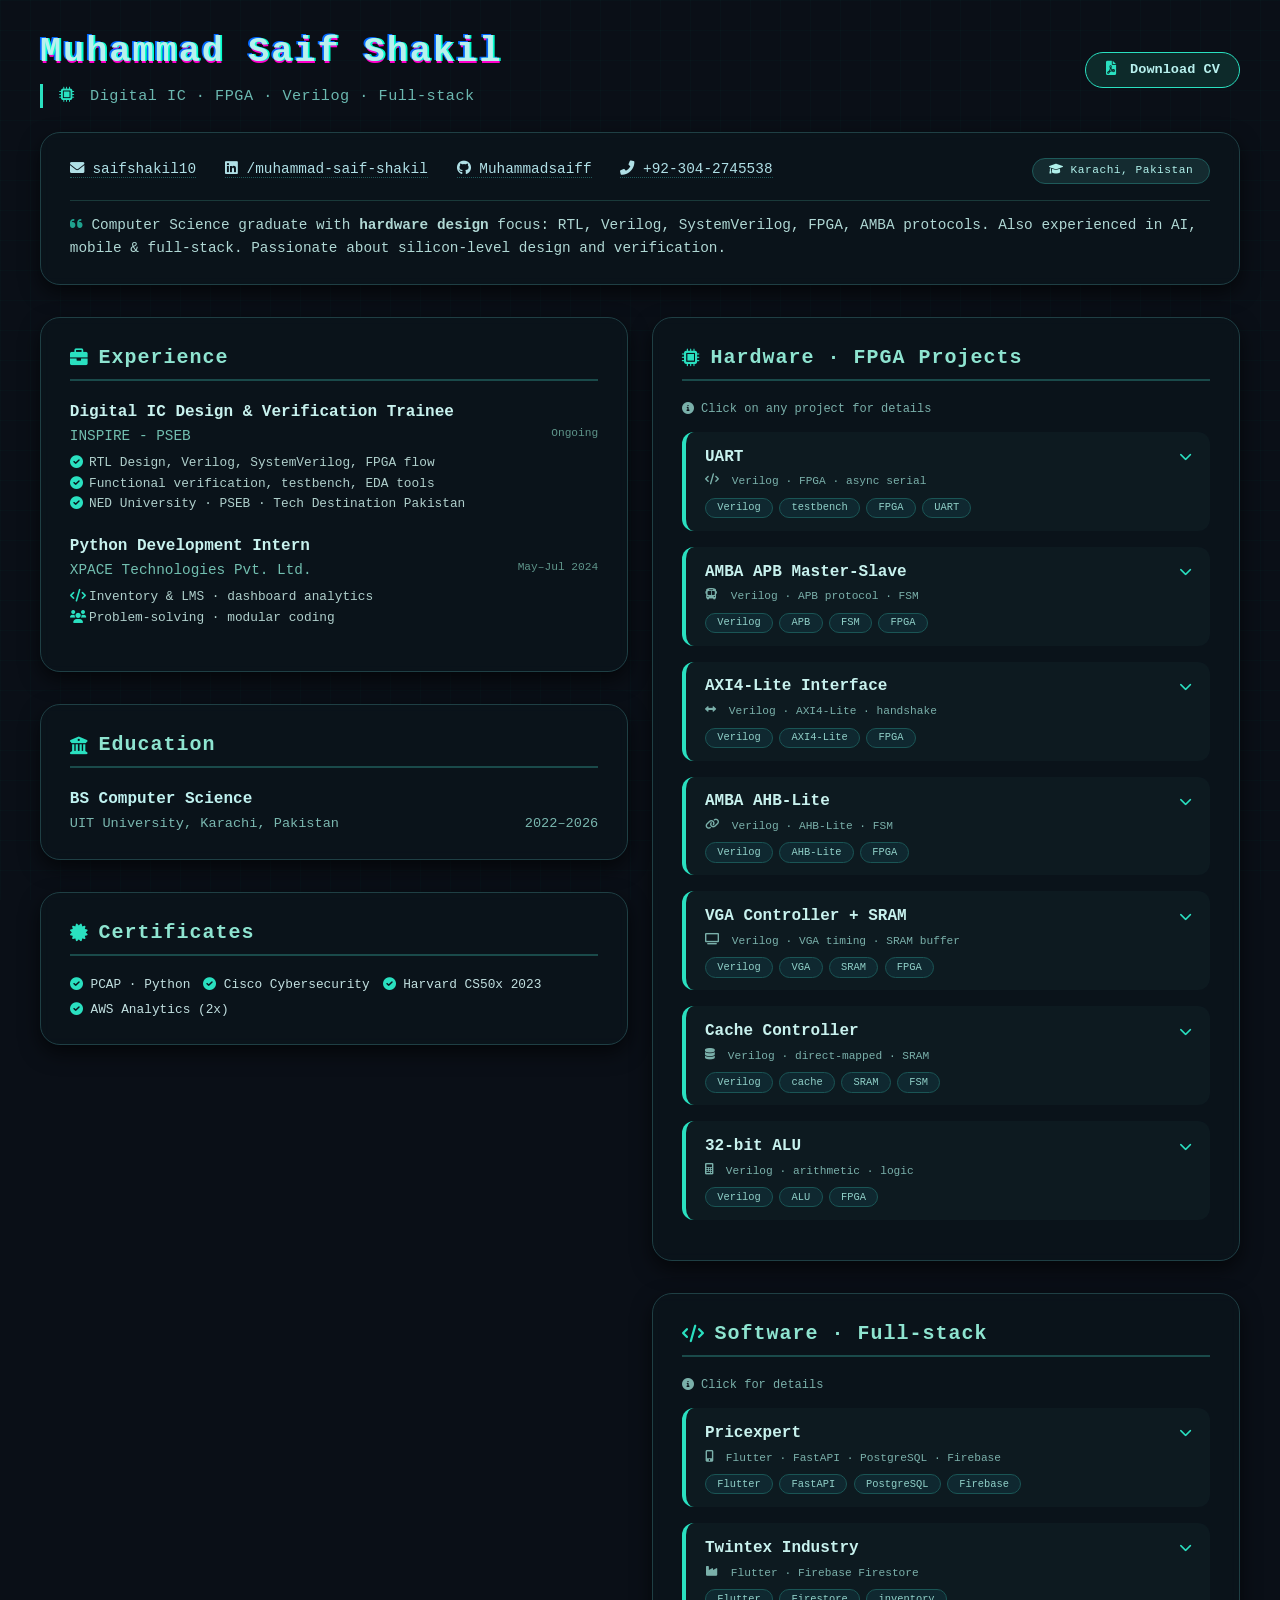
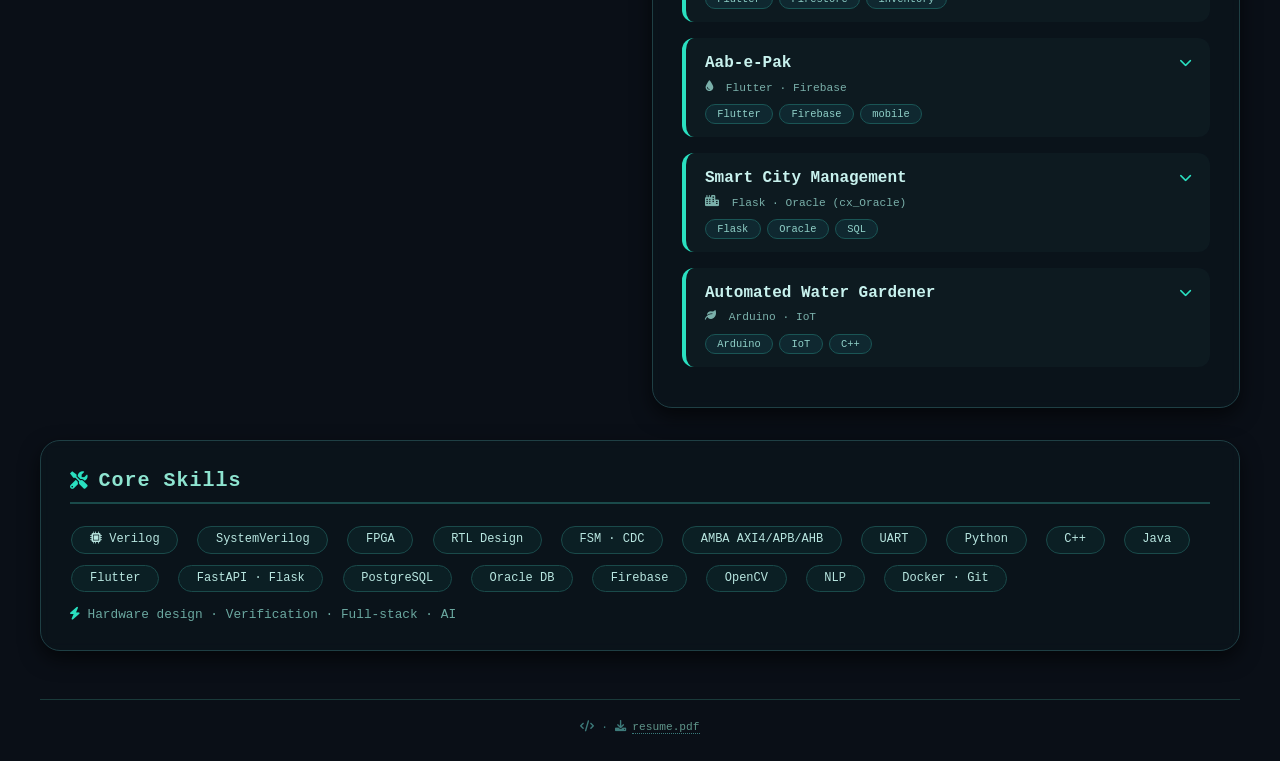
==== commit 927e8246: "Revamp portfolio page layout and styles Updated the HTML structure and styles for a portfolio page, " ====
--- a/index.html
+++ b/index.html
@@ -1,12 +1,510 @@
-<!-- <a href="talhaahmed.github.io/Talha_Ahmed_CV.pdf" target="_blank">Talha Ahmed CV</a> -->
-
 <!DOCTYPE html>
 <html lang="en">
 <head>
-    <meta http-equiv="refresh" content="0; url=resume.pdf">
-    <title>Redirecting...</title>
+  <meta charset="UTF-8">
+  <meta name="viewport" content="width=device-width, initial-scale=1.0">
+  <title>Muhammad Saif Shakil · Portfolio</title>
+  <!-- Font Awesome -->
+  <link rel="stylesheet" href="https://cdnjs.cloudflare.com/ajax/libs/font-awesome/6.0.0-beta3/css/all.min.css">
+  <style>
+    * {
+      margin: 0;
+      padding: 0;
+      box-sizing: border-box;
+    }
+
+    body {
+      background: #0a0f17;
+      color: #c2e0e0;
+      font-family: 'Segoe UI', 'Courier New', monospace;
+      line-height: 1.6;
+      padding: 1.5rem;
+      min-height: 100vh;
+      position: relative;
+    }
+
+    body::before {
+      content: '';
+      position: fixed;
+      top: 0; left: 0; width: 100%; height: 100%;
+      background-image: 
+        linear-gradient(rgba(0, 255, 200, 0.02) 1px, transparent 1px),
+        linear-gradient(90deg, rgba(0, 255, 200, 0.02) 1px, transparent 1px);
+      background-size: 30px 30px;
+      pointer-events: none;
+      z-index: 0;
+    }
+
+    .container {
+      max-width: 1200px;
+      margin: 0 auto;
+      position: relative;
+      z-index: 1;
+    }
+
+    .glitch {
+      font-size: 2.2rem;
+      font-weight: 700;
+      letter-spacing: 2px;
+      color: #b8f0ee;
+      text-shadow: 0.05em 0 0 #00ffcc, -0.05em -0.025em 0 #0066ff, 0.025em 0.05em 0 #ff00cc;
+      animation: glitch 3s infinite;
+    }
+    @keyframes glitch {
+      0% { text-shadow: 0.05em 0 0 #00ffcc, -0.05em -0.025em 0 #0066ff, 0.025em 0.05em 0 #ff00cc; }
+      20% { text-shadow: -0.05em -0.025em 0 #00ffcc, 0.025em 0.05em 0 #0066ff, -0.05em 0 0 #ff00cc; }
+      40% { text-shadow: 0.025em 0.05em 0 #00ffcc, 0.05em 0 0 #0066ff, -0.05em -0.025em 0 #ff00cc; }
+      70% { text-shadow: -0.025em -0.05em 0 #00ffcc, -0.05em 0 0 #0066ff, 0.05em 0.025em 0 #ff00cc; }
+      100% { text-shadow: 0.05em 0 0 #00ffcc, -0.05em -0.025em 0 #0066ff, 0.025em 0.05em 0 #ff00cc; }
+    }
+
+    .subtitle {
+      color: #6bb8b0;
+      font-size: 0.95rem;
+      border-left: 3px solid #2ae0c0;
+      padding-left: 1rem;
+      margin-top: 0.2rem;
+      letter-spacing: 0.5px;
+    }
+
+    .card {
+      background: rgba(10, 20, 28, 0.8);
+      backdrop-filter: blur(4px);
+      border: 1px solid #1f3f44;
+      border-radius: 20px;
+      padding: 1.5rem 1.8rem;
+      margin-bottom: 2rem;
+      box-shadow: 0 8px 20px rgba(0, 0, 0, 0.6);
+      transition: 0.25s;
+    }
+    .card:hover {
+      border-color: #2dd5c0;
+      box-shadow: 0 0 25px rgba(0, 255, 200, 0.08);
+    }
+
+    .section-title {
+      font-size: 1.25rem;
+      font-weight: 700;
+      color: #8ee4d0;
+      letter-spacing: 1px;
+      border-bottom: 2px solid #1a4a4a;
+      padding-bottom: 0.3rem;
+      margin-bottom: 1.2rem;
+      display: flex;
+      align-items: center;
+      gap: 0.6rem;
+    }
+    .section-title i {
+      color: #2ae0c0;
+      font-size: 1.1rem;
+    }
+
+    .grid-2 {
+      display: grid;
+      grid-template-columns: 1fr 1fr;
+      gap: 1.5rem;
+    }
+
+    .chip {
+      background: #142b30;
+      padding: 0.2rem 1rem;
+      border-radius: 30px;
+      font-size: 0.7rem;
+      color: #b0f0ea;
+      display: inline-block;
+      border: 1px solid #1e5a5a;
+      letter-spacing: 0.5px;
+    }
+
+    .skill-tag {
+      background: #0b1f24;
+      border: 1px solid #1a4a4a;
+      border-radius: 30px;
+      padding: 0.2rem 1.1rem;
+      font-size: 0.75rem;
+      color: #b8e6e0;
+      display: inline-block;
+      margin: 0.2rem 0.1rem;
+      transition: 0.15s;
+    }
+    .skill-tag:hover {
+      background: #194a4a;
+      border-color: #2ae0c0;
+      color: white;
+    }
+
+    /* unified project card - both hardware & software */
+    .project-card {
+      background: #0d1a20;
+      border-left: 4px solid #2ae0c0;
+      padding: 0.8rem 1.2rem;
+      margin-bottom: 1rem;
+      border-radius: 12px;
+      transition: 0.2s;
+      cursor: pointer;
+    }
+    .project-card:hover {
+      background: #12262e;
+      border-left-color: #80f0e0;
+    }
+    .project-card .title {
+      font-weight: 700;
+      color: #c8f2ee;
+      font-size: 1rem;
+      display: flex;
+      justify-content: space-between;
+      align-items: center;
+    }
+    .project-card .title i {
+      color: #2ae0c0;
+      font-size: 0.8rem;
+      transition: 0.2s;
+    }
+    .project-card .meta {
+      display: flex;
+      flex-wrap: wrap;
+      gap: 0.3rem 0.8rem;
+      font-size: 0.7rem;
+      color: #7ab0aa;
+      margin: 0.2rem 0 0.3rem;
+    }
+    .project-card .desc {
+      font-size: 0.85rem;
+      color: #b0d8d4;
+      margin-top: 0.3rem;
+      display: none;
+      padding-top: 0.3rem;
+      border-top: 1px dashed #1a4a4a;
+    }
+    .project-card .desc.show {
+      display: block;
+    }
+    .project-card .desc a {
+      color: #5fc8c0;
+      text-decoration: none;
+      border-bottom: 1px dotted #2a6a6a;
+    }
+    .project-card .desc a:hover {
+      color: #8ff0e0;
+      border-bottom-color: #8ff0e0;
+    }
+    .project-card .tech-tags {
+      margin-top: 0.4rem;
+      display: flex;
+      flex-wrap: wrap;
+      gap: 0.2rem 0.4rem;
+    }
+    .project-card .tech-tags span {
+      background: #0f2830;
+      padding: 0.05rem 0.7rem;
+      border-radius: 30px;
+      font-size: 0.65rem;
+      color: #90d0c8;
+      border: 1px solid #1a5555;
+    }
+
+    .exp-item {
+      margin-bottom: 1.2rem;
+    }
+    .exp-item .title {
+      font-weight: 700;
+      color: #c8f2ee;
+    }
+    .exp-item .company {
+      color: #72bfb0;
+      font-size: 0.9rem;
+    }
+    .exp-item .date {
+      color: #5f958a;
+      font-size: 0.7rem;
+      float: right;
+    }
+
+    .contact-links a {
+      color: #b0e0e6;
+      text-decoration: none;
+      margin-right: 1.2rem;
+      font-size: 0.9rem;
+      border-bottom: 1px dotted #1f5a5a;
+      transition: 0.2s;
+    }
+    .contact-links a:hover {
+      color: #2ae0c0;
+      border-bottom-color: #2ae0c0;
+    }
+
+    .download-btn {
+      background: #0d2a2a;
+      border: 1px solid #2ae0c0;
+      color: #b8f0ee;
+      padding: 0.4rem 1.2rem;
+      border-radius: 30px;
+      font-size: 0.85rem;
+      font-weight: 600;
+      text-decoration: none;
+      display: inline-block;
+      transition: 0.25s;
+    }
+    .download-btn i {
+      margin-right: 0.4rem;
+      color: #2ae0c0;
+    }
+    .download-btn:hover {
+      background: #1a4a4a;
+      color: white;
+      box-shadow: 0 0 15px rgba(0, 255, 200, 0.2);
+    }
+
+    .footer {
+      text-align: center;
+      margin-top: 3rem;
+      font-size: 0.7rem;
+      color: #3d7a7a;
+      border-top: 1px solid #1a3a3a;
+      padding-top: 1.2rem;
+    }
+
+    @media (max-width: 750px) {
+      .grid-2 { grid-template-columns: 1fr; }
+      .glitch { font-size: 1.7rem; }
+      .card { padding: 1.2rem; }
+      .contact-links a { display: inline-block; margin-bottom: 0.2rem; }
+    }
+    @media (max-width: 480px) {
+      body { padding: 0.8rem; }
+      .glitch { font-size: 1.3rem; }
+    }
+
+    ::-webkit-scrollbar { width: 6px; background: #0b141a; }
+    ::-webkit-scrollbar-thumb { background: #1f5a5a; border-radius: 10px; }
+  </style>
 </head>
 <body>
-    <p>If you are not redirected, <a href="resume.pdf">click here to open the CV PDF</a>.</p>
+<div class="container">
+
+  <!-- header with download CV (Karachi removed from header, now in education) -->
+  <div style="display: flex; flex-wrap: wrap; justify-content: space-between; align-items: center; margin-bottom: 1.5rem;">
+    <div>
+      <h1 class="glitch">Muhammad Saif Shakil</h1>
+      <div class="subtitle">
+        <i class="fas fa-microchip" style="color:#2ae0c0; margin-right: 6px;"></i>
+        Digital IC · FPGA · Verilog · Full‑stack
+      </div>
+    </div>
+    <div style="display: flex; align-items: center; gap: 1.2rem; flex-wrap: wrap; margin-top: 0.5rem;">
+      <a href="resume.pdf" download class="download-btn"><i class="fas fa-file-pdf"></i> Download CV</a>
+    </div>
+  </div>
+
+  <!-- contact & summary -->
+  <div class="card">
+    <div style="display: flex; flex-wrap: wrap; justify-content: space-between; gap: 0.8rem;">
+      <div class="contact-links">
+        <a href="mailto:saifshakil10@gmail.com"><i class="fas fa-envelope"></i> saifshakil10</a>
+        <a href="#"><i class="fab fa-linkedin"></i> /muhammad-saif-shakil</a>
+        <a href="#"><i class="fab fa-github"></i> Muhammadsaiff</a>
+        <a href="#"><i class="fas fa-phone-alt"></i> +92-304-2745538</a>
+      </div>
+      <div>
+        <span class="chip"><i class="fas fa-graduation-cap"></i> Karachi, Pakistan</span>
+      </div>
+    </div>
+    <div style="margin-top: 1rem; font-size: 0.9rem; color: #b0d8d4; border-top: 1px solid #1a3a3a; padding-top: 0.8rem;">
+      <i class="fas fa-quote-left" style="color: #2ae0c0; opacity: 0.7;"></i>
+      Computer Science graduate with <strong>hardware design</strong> focus: RTL, Verilog, SystemVerilog, FPGA, AMBA protocols. 
+      Also experienced in AI, mobile & full‑stack. Passionate about silicon‑level design and verification.
+    </div>
+  </div>
+
+  <!-- two columns -->
+  <div class="grid-2">
+    <!-- left column: experience, education, certs -->
+    <div>
+      <div class="card">
+        <div class="section-title"><i class="fas fa-briefcase"></i> Experience</div>
+        <div class="exp-item">
+          <div class="title">Digital IC Design & Verification Trainee</div>
+          <div class="company">INSPIRE - PSEB <span class="date">Ongoing</span></div>
+          <ul style="list-style: none; font-size: 0.8rem; color: #b0d0cc; margin-top: 0.3rem;">
+            <li><i class="fas fa-check-circle" style="color:#2ae0c0; width:1.2rem;"></i>RTL Design, Verilog, SystemVerilog, FPGA flow</li>
+            <li><i class="fas fa-check-circle" style="color:#2ae0c0; width:1.2rem;"></i>Functional verification, testbench, EDA tools</li>
+            <li><i class="fas fa-check-circle" style="color:#2ae0c0; width:1.2rem;"></i>NED University · PSEB · Tech Destination Pakistan</li>
+          </ul>
+        </div>
+        <div class="exp-item">
+          <div class="title">Python Development Intern</div>
+          <div class="company">XPACE Technologies Pvt. Ltd. <span class="date">May–Jul 2024</span></div>
+          <ul style="list-style: none; font-size: 0.8rem; color: #b0d0cc; margin-top: 0.3rem;">
+            <li><i class="fas fa-code" style="color:#2ae0c0; width:1.2rem;"></i>Inventory & LMS · dashboard analytics</li>
+            <li><i class="fas fa-users" style="color:#2ae0c0; width:1.2rem;"></i>Problem-solving · modular coding</li>
+          </ul>
+        </div>
+      </div>
+
+      <div class="card">
+        <div class="section-title"><i class="fas fa-university"></i> Education</div>
+        <div style="font-weight: 700; color: #c0f2f0;">BS Computer Science</div>
+        <div style="color: #7bb8b0; font-size: 0.85rem;">UIT University, Karachi, Pakistan <span style="float:right;">2022–2026</span></div>
+      </div>
+
+      <div class="card">
+        <div class="section-title"><i class="fas fa-certificate"></i> Certificates</div>
+        <div style="display: flex; flex-wrap: wrap; gap: 0.3rem 0.8rem; font-size: 0.8rem;">
+          <span><i class="fas fa-check-circle" style="color:#2ae0c0;"></i> PCAP · Python</span>
+          <span><i class="fas fa-check-circle" style="color:#2ae0c0;"></i> Cisco Cybersecurity</span>
+          <span><i class="fas fa-check-circle" style="color:#2ae0c0;"></i> Harvard CS50x 2023</span>
+          <span><i class="fas fa-check-circle" style="color:#2ae0c0;"></i> AWS Analytics (2x)</span>
+        </div>
+      </div>
+    </div>
+
+    <!-- right column: ALL PROJECTS (unified theme, hardware + software) -->
+    <div>
+      <div class="card">
+        <div class="section-title"><i class="fas fa-microchip"></i> Hardware · FPGA Projects</div>
+        <p style="font-size: 0.75rem; color: #7ab0aa; margin-bottom: 0.8rem;"><i class="fas fa-info-circle"></i> Click on any project for details</p>
+
+        <div class="project-card" onclick="toggleDesc(this)">
+          <div class="title">UART <i class="fas fa-chevron-down"></i></div>
+          <div class="meta"><i class="fas fa-code"></i> Verilog · FPGA · async serial</div>
+          <div class="desc">Designed and implemented a UART communication module in Verilog for FPGA‑based asynchronous serial communication. Includes TX/RX modules, baud rate generation, start/stop bit detection, and serial/parallel conversion. Verified with testbenches and validated on FPGA board. <br> <i class="fab fa-github"></i> <a href="https://github.com/Muhammadsaiff/uart" target="_blank">github.com/Muhammadsaiff/uart</a></div>
+          <div class="tech-tags"><span>Verilog</span><span>testbench</span><span>FPGA</span><span>UART</span></div>
+        </div>
+
+        <div class="project-card" onclick="toggleDesc(this)">
+          <div class="title">AMBA APB Master‑Slave <i class="fas fa-chevron-down"></i></div>
+          <div class="meta"><i class="fas fa-bus"></i> Verilog · APB protocol · FSM</div>
+          <div class="desc">Designed APB Master and Slave modules in Verilog, supporting compliant read/write transactions with APB protocol signals. Developed FSM‑based control, verified with testbenches, and validated through simulation and FPGA implementation. <br> <i class="fab fa-github"></i> <a href="https://github.com/Muhammadsaiff/amba_apb" target="_blank">github.com/Muhammadsaiff/amba_apb</a></div>
+          <div class="tech-tags"><span>Verilog</span><span>APB</span><span>FSM</span><span>FPGA</span></div>
+        </div>
+
+        <div class="project-card" onclick="toggleDesc(this)">
+          <div class="title">AXI4‑Lite Interface <i class="fas fa-chevron-down"></i></div>
+          <div class="meta"><i class="fas fa-arrows-alt-h"></i> Verilog · AXI4‑Lite · handshake</div>
+          <div class="desc">Designed AXI4‑Lite Master‑Slave interface with five channels and VALID/READY handshake. FSM‑based control logic, verified with testbenches, validated on FPGA. <br> <i class="fab fa-github"></i> <a href="https://github.com/Muhammadsaiff/axi-lite" target="_blank">github.com/Muhammadsaiff/axi-lite</a></div>
+          <div class="tech-tags"><span>Verilog</span><span>AXI4‑Lite</span><span>FPGA</span></div>
+        </div>
+
+        <div class="project-card" onclick="toggleDesc(this)">
+          <div class="title">AMBA AHB‑Lite <i class="fas fa-chevron-down"></i></div>
+          <div class="meta"><i class="fas fa-link"></i> Verilog · AHB‑Lite · FSM</div>
+          <div class="desc">Designed AMBA AHB‑Lite Master and Slave interface with protocol‑compliant read/write transactions. FSM control, testbench verification, FPGA validation. <br> <i class="fab fa-github"></i> <a href="https://github.com/Muhammadsaiff/ahb" target="_blank">github.com/Muhammadsaiff/ahb</a></div>
+          <div class="tech-tags"><span>Verilog</span><span>AHB‑Lite</span><span>FPGA</span></div>
+        </div>
+
+        <div class="project-card" onclick="toggleDesc(this)">
+          <div class="title">VGA Controller + SRAM <i class="fas fa-chevron-down"></i></div>
+          <div class="meta"><i class="fas fa-tv"></i> Verilog · VGA timing · SRAM buffer</div>
+          <div class="desc">VGA controller with SRAM‑based frame buffer for real‑time video output. Implements VGA timing, synchronization, pixel addressing, and display control. Verified with testbenches and FPGA. <br> <i class="fab fa-github"></i> <a href="https://github.com/Muhammadsaiff/vga_controller" target="_blank">github.com/Muhammadsaiff/vga_controller</a></div>
+          <div class="tech-tags"><span>Verilog</span><span>VGA</span><span>SRAM</span><span>FPGA</span></div>
+        </div>
+
+        <div class="project-card" onclick="toggleDesc(this)">
+          <div class="title">Cache Controller <i class="fas fa-chevron-down"></i></div>
+          <div class="meta"><i class="fas fa-database"></i> Verilog · direct‑mapped · SRAM</div>
+          <div class="desc">Direct‑mapped cache controller with SRAM‑based cache and main memory. Implements read/write, hit/miss detection, tag comparison, FSM control. Verified with testbenches. <br> <i class="fab fa-github"></i> <a href="https://github.com/Muhammadsaiff/cache_controller" target="_blank">github.com/Muhammadsaiff/cache_controller</a></div>
+          <div class="tech-tags"><span>Verilog</span><span>cache</span><span>SRAM</span><span>FSM</span></div>
+        </div>
+
+        <div class="project-card" onclick="toggleDesc(this)">
+          <div class="title">32‑bit ALU <i class="fas fa-chevron-down"></i></div>
+          <div class="meta"><i class="fas fa-calculator"></i> Verilog · arithmetic · logic</div>
+          <div class="desc">32‑bit ALU supporting arithmetic, logical, comparison, shift operations. Combinational RTL, testbench verification, FPGA implementation. <br> <i class="fab fa-github"></i> <a href="https://github.com/Muhammadsaiff/32bit_alu" target="_blank">github.com/Muhammadsaiff/32bit_alu</a></div>
+          <div class="tech-tags"><span>Verilog</span><span>ALU</span><span>FPGA</span></div>
+        </div>
+      </div>
+
+      <!-- SOFTWARE PROJECTS (same unified card style) -->
+      <div class="card">
+        <div class="section-title"><i class="fas fa-code"></i> Software · Full‑stack</div>
+        <p style="font-size: 0.75rem; color: #7ab0aa; margin-bottom: 0.8rem;"><i class="fas fa-info-circle"></i> Click for details</p>
+
+        <div class="project-card" onclick="toggleDesc(this)">
+          <div class="title">Pricexpert <i class="fas fa-chevron-down"></i></div>
+          <div class="meta"><i class="fas fa-mobile-alt"></i> Flutter · FastAPI · PostgreSQL · Firebase</div>
+          <div class="desc">AI‑powered grocery price comparison platform. Full‑stack mobile app with AI‑based product matching, price comparison, budget analysis. Built REST APIs and responsive UI. <br> <i class="fab fa-github"></i> <a href="https://github.com/Muhammadsaiff/pricexpert" target="_blank">github.com/Muhammadsaiff/pricexpert</a></div>
+          <div class="tech-tags"><span>Flutter</span><span>FastAPI</span><span>PostgreSQL</span><span>Firebase</span></div>
+        </div>
+
+        <div class="project-card" onclick="toggleDesc(this)">
+          <div class="title">Twintex Industry <i class="fas fa-chevron-down"></i></div>
+          <div class="meta"><i class="fas fa-industry"></i> Flutter · Firebase Firestore</div>
+          <div class="desc">Client‑wise towel processing & inventory management system. Implemented sales ledger, transaction management, and optimized performance for large datasets. <br> <i class="fab fa-github"></i> <a href="https://github.com/Muhammadsaiff/twintex" target="_blank">github.com/Muhammadsaiff/twintex</a></div>
+          <div class="tech-tags"><span>Flutter</span><span>Firestore</span><span>inventory</span></div>
+        </div>
+
+        <div class="project-card" onclick="toggleDesc(this)">
+          <div class="title">Aab‑e‑Pak <i class="fas fa-chevron-down"></i></div>
+          <div class="meta"><i class="fas fa-tint"></i> Flutter · Firebase</div>
+          <div class="desc">All‑in‑one water services app: booking water tankers, bottled water, tank cleaning, boring. Includes emergency mode, scheduling, vendor/brand selection. <br> <i class="fab fa-github"></i> <a href="https://github.com/Muhammadsaiff/Aab-e-pak" target="_blank">github.com/Muhammadsaiff/Aab-e-pak</a></div>
+          <div class="tech-tags"><span>Flutter</span><span>Firebase</span><span>mobile</span></div>
+        </div>
+
+        <div class="project-card" onclick="toggleDesc(this)">
+          <div class="title">Smart City Management <i class="fas fa-chevron-down"></i></div>
+          <div class="meta"><i class="fas fa-city"></i> Flask · Oracle (cx_Oracle)</div>
+          <div class="desc">Web app with full CRUD operations and secure transaction management using cx_Oracle. Built for city infrastructure data handling. <br> <i class="fab fa-github"></i> <a href="https://github.com/Muhammadsaiff/smartcity_management_system" target="_blank">github.com/Muhammadsaiff/smartcity_management_system</a></div>
+          <div class="tech-tags"><span>Flask</span><span>Oracle</span><span>SQL</span></div>
+        </div>
+
+        <div class="project-card" onclick="toggleDesc(this)">
+          <div class="title">Automated Water Gardener <i class="fas fa-chevron-down"></i></div>
+          <div class="meta"><i class="fas fa-leaf"></i> Arduino · IoT</div>
+          <div class="desc">Arduino‑based plant watering system with moisture sensing and level control. Reduces labor and uses water efficiently. <br> <i class="fab fa-github"></i> <a href="https://github.com/Muhammadsaiff/Automated_water_gardener" target="_blank">github.com/Muhammadsaiff/Automated_water_gardener</a></div>
+          <div class="tech-tags"><span>Arduino</span><span>IoT</span><span>C++</span></div>
+        </div>
+      </div>
+    </div>
+  </div>
+
+  <!-- skills full width -->
+  <div class="card">
+    <div class="section-title"><i class="fas fa-tools"></i> Core Skills</div>
+    <div style="display: flex; flex-wrap: wrap; gap: 0.3rem 1rem;">
+      <span class="skill-tag"><i class="fas fa-microchip"></i> Verilog</span>
+      <span class="skill-tag">SystemVerilog</span>
+      <span class="skill-tag">FPGA</span>
+      <span class="skill-tag">RTL Design</span>
+      <span class="skill-tag">FSM · CDC</span>
+      <span class="skill-tag">AMBA AXI4/APB/AHB</span>
+      <span class="skill-tag">UART</span>
+      <span class="skill-tag">Python</span>
+      <span class="skill-tag">C++</span>
+      <span class="skill-tag">Java</span>
+      <span class="skill-tag">Flutter</span>
+      <span class="skill-tag">FastAPI · Flask</span>
+      <span class="skill-tag">PostgreSQL</span>
+      <span class="skill-tag">Oracle DB</span>
+      <span class="skill-tag">Firebase</span>
+      <span class="skill-tag">OpenCV</span>
+      <span class="skill-tag">NLP</span>
+      <span class="skill-tag">Docker · Git</span>
+    </div>
+    <div style="margin-top: 0.6rem; font-size: 0.8rem; color: #6ba8a0;">
+      <i class="fas fa-bolt" style="color:#2ae0c0;"></i> Hardware design · Verification · Full‑stack · AI
+    </div>
+  </div>
+
+  <div class="footer">
+    <i class="fas fa-code"></i>  · <i class="fas fa-download"></i> <a href="resume.pdf" download style="color:#5f958a; text-decoration:none; border-bottom:1px dotted #3a7a7a;">resume.pdf</a>
+  </div>
+
+</div>
+
+<script>
+  function toggleDesc(el) {
+    const desc = el.querySelector('.desc');
+    const icon = el.querySelector('.title i');
+    if (desc) {
+      desc.classList.toggle('show');
+      if (desc.classList.contains('show')) {
+        icon.className = 'fas fa-chevron-up';
+      } else {
+        icon.className = 'fas fa-chevron-down';
+      }
+    }
+  }
+</script>
+
 </body>
 </html>
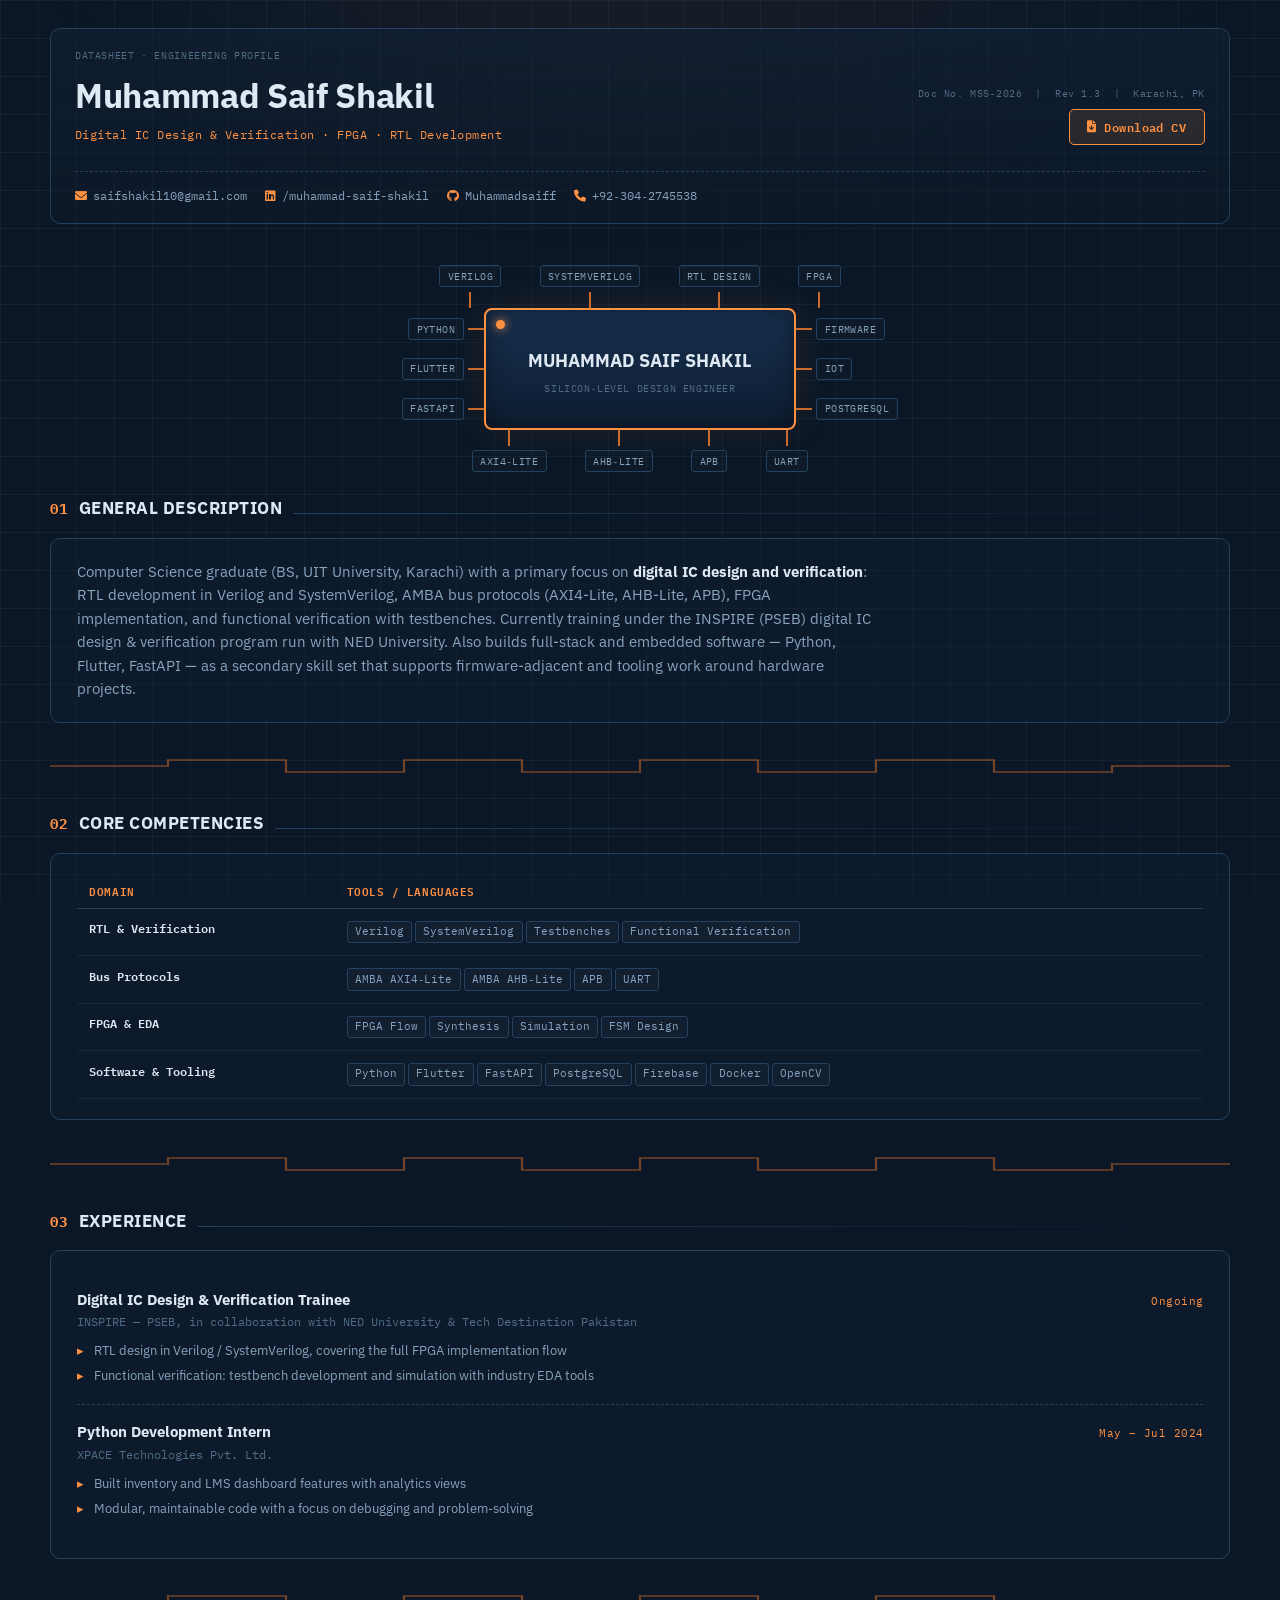
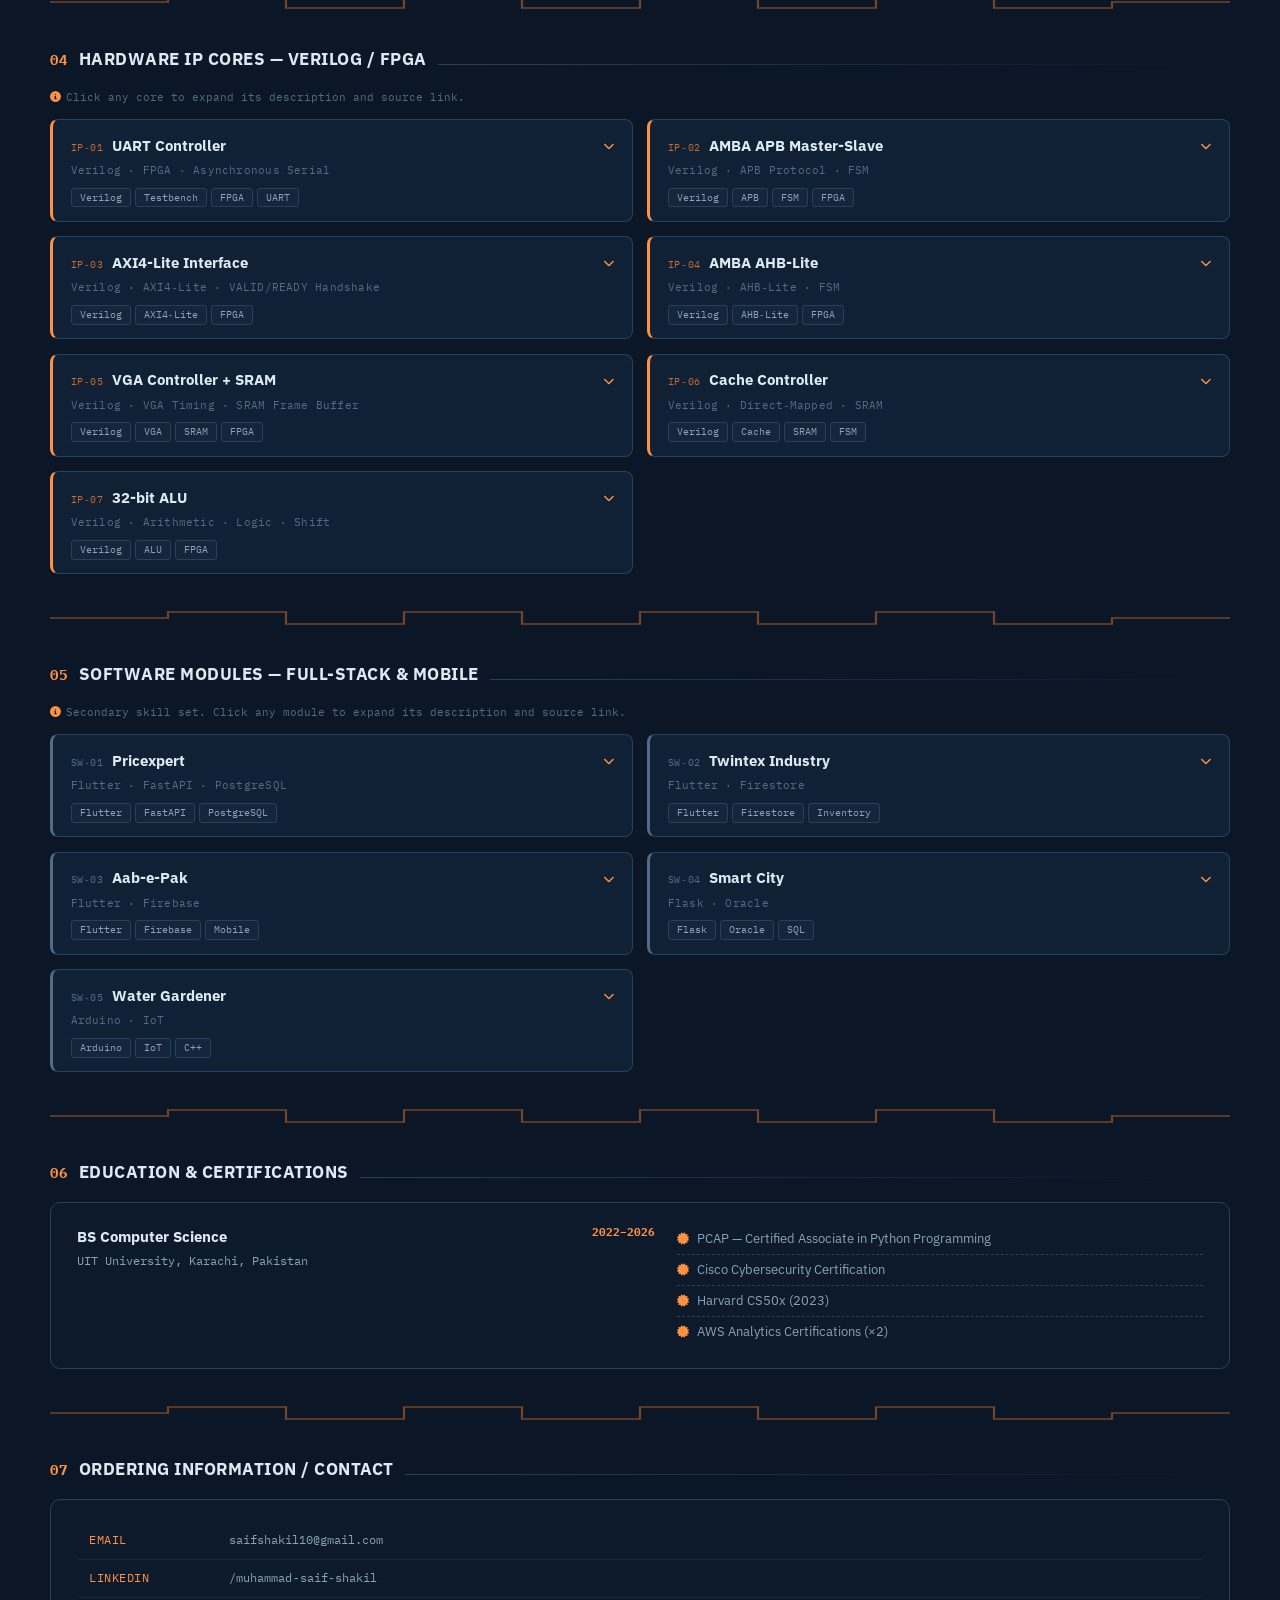
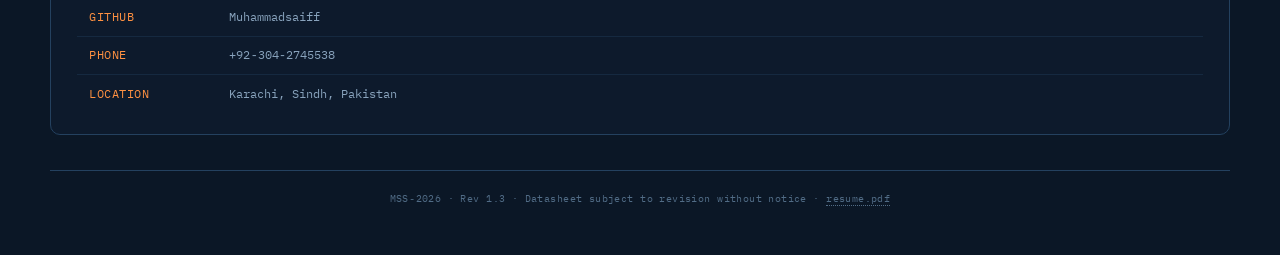
==== commit efbe69e8: "Update print statement from 'Hello' to 'Goodbye'" ====
--- a/index.html
+++ b/index.html
@@ -1,510 +1,616 @@
 <!DOCTYPE html>
 <html lang="en">
 <head>
-  <meta charset="UTF-8">
-  <meta name="viewport" content="width=device-width, initial-scale=1.0">
-  <title>Muhammad Saif Shakil · Portfolio</title>
-  <!-- Font Awesome -->
-  <link rel="stylesheet" href="https://cdnjs.cloudflare.com/ajax/libs/font-awesome/6.0.0-beta3/css/all.min.css">
-  <style>
-    * {
-      margin: 0;
-      padding: 0;
-      box-sizing: border-box;
-    }
-
-    body {
-      background: #0a0f17;
-      color: #c2e0e0;
-      font-family: 'Segoe UI', 'Courier New', monospace;
-      line-height: 1.6;
-      padding: 1.5rem;
-      min-height: 100vh;
-      position: relative;
-    }
-
-    body::before {
-      content: '';
-      position: fixed;
-      top: 0; left: 0; width: 100%; height: 100%;
-      background-image: 
-        linear-gradient(rgba(0, 255, 200, 0.02) 1px, transparent 1px),
-        linear-gradient(90deg, rgba(0, 255, 200, 0.02) 1px, transparent 1px);
-      background-size: 30px 30px;
-      pointer-events: none;
-      z-index: 0;
-    }
-
-    .container {
-      max-width: 1200px;
-      margin: 0 auto;
-      position: relative;
-      z-index: 1;
-    }
-
-    .glitch {
-      font-size: 2.2rem;
-      font-weight: 700;
-      letter-spacing: 2px;
-      color: #b8f0ee;
-      text-shadow: 0.05em 0 0 #00ffcc, -0.05em -0.025em 0 #0066ff, 0.025em 0.05em 0 #ff00cc;
-      animation: glitch 3s infinite;
-    }
-    @keyframes glitch {
-      0% { text-shadow: 0.05em 0 0 #00ffcc, -0.05em -0.025em 0 #0066ff, 0.025em 0.05em 0 #ff00cc; }
-      20% { text-shadow: -0.05em -0.025em 0 #00ffcc, 0.025em 0.05em 0 #0066ff, -0.05em 0 0 #ff00cc; }
-      40% { text-shadow: 0.025em 0.05em 0 #00ffcc, 0.05em 0 0 #0066ff, -0.05em -0.025em 0 #ff00cc; }
-      70% { text-shadow: -0.025em -0.05em 0 #00ffcc, -0.05em 0 0 #0066ff, 0.05em 0.025em 0 #ff00cc; }
-      100% { text-shadow: 0.05em 0 0 #00ffcc, -0.05em -0.025em 0 #0066ff, 0.025em 0.05em 0 #ff00cc; }
-    }
-
-    .subtitle {
-      color: #6bb8b0;
-      font-size: 0.95rem;
-      border-left: 3px solid #2ae0c0;
-      padding-left: 1rem;
-      margin-top: 0.2rem;
-      letter-spacing: 0.5px;
-    }
-
-    .card {
-      background: rgba(10, 20, 28, 0.8);
-      backdrop-filter: blur(4px);
-      border: 1px solid #1f3f44;
-      border-radius: 20px;
-      padding: 1.5rem 1.8rem;
-      margin-bottom: 2rem;
-      box-shadow: 0 8px 20px rgba(0, 0, 0, 0.6);
-      transition: 0.25s;
-    }
-    .card:hover {
-      border-color: #2dd5c0;
-      box-shadow: 0 0 25px rgba(0, 255, 200, 0.08);
-    }
-
-    .section-title {
-      font-size: 1.25rem;
-      font-weight: 700;
-      color: #8ee4d0;
-      letter-spacing: 1px;
-      border-bottom: 2px solid #1a4a4a;
-      padding-bottom: 0.3rem;
-      margin-bottom: 1.2rem;
-      display: flex;
-      align-items: center;
-      gap: 0.6rem;
-    }
-    .section-title i {
-      color: #2ae0c0;
-      font-size: 1.1rem;
-    }
-
-    .grid-2 {
-      display: grid;
-      grid-template-columns: 1fr 1fr;
-      gap: 1.5rem;
-    }
-
-    .chip {
-      background: #142b30;
-      padding: 0.2rem 1rem;
-      border-radius: 30px;
-      font-size: 0.7rem;
-      color: #b0f0ea;
-      display: inline-block;
-      border: 1px solid #1e5a5a;
-      letter-spacing: 0.5px;
-    }
-
-    .skill-tag {
-      background: #0b1f24;
-      border: 1px solid #1a4a4a;
-      border-radius: 30px;
-      padding: 0.2rem 1.1rem;
-      font-size: 0.75rem;
-      color: #b8e6e0;
-      display: inline-block;
-      margin: 0.2rem 0.1rem;
-      transition: 0.15s;
-    }
-    .skill-tag:hover {
-      background: #194a4a;
-      border-color: #2ae0c0;
-      color: white;
-    }
-
-    /* unified project card - both hardware & software */
-    .project-card {
-      background: #0d1a20;
-      border-left: 4px solid #2ae0c0;
-      padding: 0.8rem 1.2rem;
-      margin-bottom: 1rem;
-      border-radius: 12px;
-      transition: 0.2s;
-      cursor: pointer;
-    }
-    .project-card:hover {
-      background: #12262e;
-      border-left-color: #80f0e0;
-    }
-    .project-card .title {
-      font-weight: 700;
-      color: #c8f2ee;
-      font-size: 1rem;
-      display: flex;
-      justify-content: space-between;
-      align-items: center;
-    }
-    .project-card .title i {
-      color: #2ae0c0;
-      font-size: 0.8rem;
-      transition: 0.2s;
-    }
-    .project-card .meta {
-      display: flex;
-      flex-wrap: wrap;
-      gap: 0.3rem 0.8rem;
-      font-size: 0.7rem;
-      color: #7ab0aa;
-      margin: 0.2rem 0 0.3rem;
-    }
-    .project-card .desc {
-      font-size: 0.85rem;
-      color: #b0d8d4;
-      margin-top: 0.3rem;
-      display: none;
-      padding-top: 0.3rem;
-      border-top: 1px dashed #1a4a4a;
-    }
-    .project-card .desc.show {
-      display: block;
-    }
-    .project-card .desc a {
-      color: #5fc8c0;
-      text-decoration: none;
-      border-bottom: 1px dotted #2a6a6a;
-    }
-    .project-card .desc a:hover {
-      color: #8ff0e0;
-      border-bottom-color: #8ff0e0;
-    }
-    .project-card .tech-tags {
-      margin-top: 0.4rem;
-      display: flex;
-      flex-wrap: wrap;
-      gap: 0.2rem 0.4rem;
-    }
-    .project-card .tech-tags span {
-      background: #0f2830;
-      padding: 0.05rem 0.7rem;
-      border-radius: 30px;
-      font-size: 0.65rem;
-      color: #90d0c8;
-      border: 1px solid #1a5555;
-    }
-
-    .exp-item {
-      margin-bottom: 1.2rem;
-    }
-    .exp-item .title {
-      font-weight: 700;
-      color: #c8f2ee;
-    }
-    .exp-item .company {
-      color: #72bfb0;
-      font-size: 0.9rem;
-    }
-    .exp-item .date {
-      color: #5f958a;
-      font-size: 0.7rem;
-      float: right;
-    }
-
-    .contact-links a {
-      color: #b0e0e6;
-      text-decoration: none;
-      margin-right: 1.2rem;
-      font-size: 0.9rem;
-      border-bottom: 1px dotted #1f5a5a;
-      transition: 0.2s;
-    }
-    .contact-links a:hover {
-      color: #2ae0c0;
-      border-bottom-color: #2ae0c0;
-    }
-
-    .download-btn {
-      background: #0d2a2a;
-      border: 1px solid #2ae0c0;
-      color: #b8f0ee;
-      padding: 0.4rem 1.2rem;
-      border-radius: 30px;
-      font-size: 0.85rem;
-      font-weight: 600;
-      text-decoration: none;
-      display: inline-block;
-      transition: 0.25s;
-    }
-    .download-btn i {
-      margin-right: 0.4rem;
-      color: #2ae0c0;
-    }
-    .download-btn:hover {
-      background: #1a4a4a;
-      color: white;
-      box-shadow: 0 0 15px rgba(0, 255, 200, 0.2);
-    }
-
-    .footer {
-      text-align: center;
-      margin-top: 3rem;
-      font-size: 0.7rem;
-      color: #3d7a7a;
-      border-top: 1px solid #1a3a3a;
-      padding-top: 1.2rem;
-    }
-
-    @media (max-width: 750px) {
-      .grid-2 { grid-template-columns: 1fr; }
-      .glitch { font-size: 1.7rem; }
-      .card { padding: 1.2rem; }
-      .contact-links a { display: inline-block; margin-bottom: 0.2rem; }
-    }
-    @media (max-width: 480px) {
-      body { padding: 0.8rem; }
-      .glitch { font-size: 1.3rem; }
-    }
-
-    ::-webkit-scrollbar { width: 6px; background: #0b141a; }
-    ::-webkit-scrollbar-thumb { background: #1f5a5a; border-radius: 10px; }
-  </style>
+<meta charset="UTF-8">
+<meta name="viewport" content="width=device-width, initial-scale=1.0">
+<title>Muhammad Saif Shakil · Digital IC / FPGA Engineer</title>
+<link rel="stylesheet" href="https://cdnjs.cloudflare.com/ajax/libs/font-awesome/6.0.0-beta3/css/all.min.css">
+<link rel="preconnect" href="https://fonts.googleapis.com">
+<link href="https://fonts.googleapis.com/css2?family=IBM+Plex+Mono:wght@400;500;600;700&family=IBM+Plex+Sans:wght@400;500;600;700&display=swap" rel="stylesheet">
+<style>
+  :root{
+    --bg:#0b1726;
+    --bg-2:#0e1e30;
+    --grid-line:rgba(184,207,230,0.055);
+    --panel:#11213570;
+    --panel-solid:#112135;
+    --panel-border:#24415f;
+    --ink:#dfe9f3;
+    --ink-dim:#89a3bd;
+    --ink-faint:#516c86;
+    --accent:#ff9142;
+    --accent-dim:#c96a2e;
+    --accent-soft:rgba(255,145,66,0.12);
+    --font-mono:'IBM Plex Mono',monospace;
+    --font-sans:'IBM Plex Sans',sans-serif;
+  }
+  *{margin:0;padding:0;box-sizing:border-box;}
+  html{scroll-behavior:smooth;}
+  body{
+    background:var(--bg);
+    color:var(--ink);
+    font-family:var(--font-sans);
+    line-height:1.6;
+    padding:1.75rem 1.25rem 3rem;
+    position:relative;
+    min-height:100vh;
+  }
+  body::before{
+    content:'';
+    position:fixed;inset:0;
+    background-image:
+      linear-gradient(var(--grid-line) 1px, transparent 1px),
+      linear-gradient(90deg, var(--grid-line) 1px, transparent 1px);
+    background-size:38px 38px;
+    pointer-events:none;
+    z-index:0;
+  }
+  body::after{
+    content:'';
+    position:fixed;inset:0;
+    background:radial-gradient(ellipse 900px 500px at 50% -10%, rgba(255,145,66,0.06), transparent 70%);
+    pointer-events:none;
+    z-index:0;
+  }
+  a{color:inherit;}
+  ::selection{background:var(--accent-soft);color:var(--ink);}
+  ::-webkit-scrollbar{width:8px;background:var(--bg-2);}
+  ::-webkit-scrollbar-thumb{background:var(--panel-border);border-radius:10px;}
+
+  .container{max-width:1180px;margin:0 auto;position:relative;z-index:1;}
+
+  /* ============ TITLE BLOCK ============ */
+  .titleblock{
+    border:1px solid var(--panel-border);
+    border-radius:10px;
+    background:linear-gradient(180deg, rgba(17,33,53,0.6), rgba(14,26,42,0.4));
+    padding:1.1rem 1.5rem;
+    display:flex;
+    justify-content:space-between;
+    align-items:flex-end;
+    flex-wrap:wrap;
+    gap:0.75rem;
+  }
+  .doc-meta{
+    font-family:var(--font-mono);
+    font-size:0.65rem;
+    letter-spacing:0.06em;
+    color:var(--ink-faint);
+    text-transform:uppercase;
+    margin-bottom:0.35rem;
+  }
+  .device-name{
+    font-family:var(--font-sans);
+    font-weight:700;
+    font-size:2.1rem;
+    letter-spacing:-0.01em;
+    color:var(--ink);
+  }
+  .device-tag{
+    font-family:var(--font-mono);
+    font-size:0.78rem;
+    color:var(--accent);
+    letter-spacing:0.04em;
+    margin-top:0.15rem;
+  }
+  .titleblock-right{
+    display:flex;
+    flex-direction:column;
+    align-items:flex-end;
+    gap:0.5rem;
+  }
+  .rev-tag{
+    font-family:var(--font-mono);
+    font-size:0.65rem;
+    color:var(--ink-faint);
+    letter-spacing:0.05em;
+    text-align:right;
+  }
+  .download-btn{
+    background:var(--accent-soft);
+    border:1px solid var(--accent);
+    color:var(--accent);
+    padding:0.45rem 1.1rem;
+    border-radius:5px;
+    font-family:var(--font-mono);
+    font-size:0.75rem;
+    font-weight:600;
+    letter-spacing:0.04em;
+    text-decoration:none;
+    display:inline-flex;
+    align-items:center;
+    gap:0.45rem;
+    transition:0.2s;
+  }
+  .download-btn:hover{background:var(--accent);color:#0b1726;}
+
+  .contact-strip{
+    display:flex;flex-wrap:wrap;gap:1.1rem;
+    margin-top:0.9rem;padding-top:0.9rem;
+    border-top:1px dashed var(--panel-border);
+    font-family:var(--font-mono);font-size:0.72rem;
+  }
+  .contact-strip a{
+    color:var(--ink-dim);text-decoration:none;
+    display:inline-flex;align-items:center;gap:0.4rem;
+    transition:0.2s;
+  }
+  .contact-strip a:hover{color:var(--accent);}
+  .contact-strip i{color:var(--accent);font-size:0.75rem;}
+
+  /* ============ CHIP PINOUT HERO ============ */
+  .chip-hero{max-width:780px;margin:2.6rem auto 1.4rem;padding:0 0.5rem;}
+  .pins-row{display:flex;justify-content:center;gap:2.4rem;flex-wrap:wrap;}
+  .pins-row.top{margin-bottom:0;}
+  .pins-row.bottom{margin-top:0;}
+  .pin{display:flex;flex-direction:column;align-items:center;gap:0.3rem;}
+  .pin-label{
+    font-family:var(--font-mono);font-size:0.6rem;letter-spacing:0.05em;
+    color:var(--ink-dim);white-space:nowrap;
+    border:1px solid var(--panel-border);border-radius:3px;
+    padding:0.15rem 0.45rem;background:rgba(255,255,255,0.015);
+  }
+  .lead{background:var(--accent-dim);}
+  .lead.vert{width:2px;height:16px;}
+  .lead.horiz{width:16px;height:2px;}
+
+  .chip-mid{display:flex;align-items:center;justify-content:center;gap:0;}
+  .pins-col{display:flex;flex-direction:column;justify-content:space-evenly;gap:1.1rem;min-width:120px;}
+  .pins-col.left{align-items:flex-end;}
+  .pins-col.right{align-items:flex-start;}
+  .pins-col .pin{flex-direction:row;}
+
+  .chip-package{
+    background:linear-gradient(180deg,#16304e,#0e1d31);
+    border:2px solid var(--accent);
+    border-radius:8px;
+    padding:1.9rem 2.6rem;
+    text-align:center;
+    position:relative;
+    min-width:230px;
+    box-shadow:0 0 40px rgba(255,145,66,0.09), inset 0 0 24px rgba(0,0,0,0.35);
+  }
+  .chip-package::before{
+    content:'';position:absolute;top:10px;left:10px;
+    width:9px;height:9px;border-radius:50%;
+    background:var(--accent);box-shadow:0 0 10px var(--accent);
+  }
+  .chip-partno{font-family:var(--font-mono);font-size:0.72rem;color:var(--accent);letter-spacing:0.08em;}
+  .chip-devname{font-family:var(--font-sans);font-weight:700;font-size:1.15rem;color:var(--ink);margin-top:0.35rem;}
+  .chip-desc{font-family:var(--font-mono);font-size:0.62rem;color:var(--ink-faint);letter-spacing:0.06em;text-transform:uppercase;margin-top:0.35rem;}
+
+  @media (max-width:680px){
+    .chip-mid{flex-direction:column;gap:1rem;}
+    .pins-col{flex-direction:row;flex-wrap:wrap;justify-content:center;gap:0.6rem 1rem;order:3;}
+    .pins-col.left{order:2;}
+    .pins-col.right{order:4;}
+    .chip-package{order:1;}
+    .lead.horiz{display:none;}
+    .pins-row{gap:0.8rem 1.2rem;}
+  }
+
+  /* ============ SIGNAL DIVIDER ============ */
+  .signal-divider{display:block;width:100%;height:20px;margin:2.1rem 0;opacity:0.55;}
+  .signal-divider path{fill:none;stroke:var(--accent-dim);stroke-width:1.5;}
+
+  /* ============ SECTIONS ============ */
+  section{margin-bottom:0.5rem;}
+  .sec-head{
+    display:flex;align-items:baseline;gap:0.7rem;
+    margin-bottom:1rem;
+  }
+  .sec-num{
+    font-family:var(--font-mono);color:var(--accent);
+    font-size:0.85rem;font-weight:700;letter-spacing:0.05em;
+  }
+  .sec-title{
+    font-family:var(--font-sans);font-weight:700;font-size:1.05rem;
+    letter-spacing:0.03em;color:var(--ink);text-transform:uppercase;
+  }
+  .sec-line{flex:1;height:1px;background:linear-gradient(90deg,var(--panel-border),transparent);}
+
+  .panel{
+    background:var(--panel);
+    border:1px solid var(--panel-border);
+    border-radius:10px;
+    padding:1.3rem 1.6rem;
+  }
+
+  .desc-text{font-size:0.92rem;color:var(--ink-dim);max-width:800px;}
+  .desc-text strong{color:var(--ink);}
+
+  /* ============ SPEC TABLE (skills) ============ */
+  .spec-table{width:100%;border-collapse:collapse;font-family:var(--font-mono);font-size:0.78rem;}
+  .spec-table th{
+    text-align:left;color:var(--accent);font-weight:600;
+    padding:0.5rem 0.8rem;border-bottom:1px solid var(--panel-border);
+    letter-spacing:0.05em;font-size:0.68rem;text-transform:uppercase;
+  }
+  .spec-table td{
+    padding:0.65rem 0.8rem;color:var(--ink-dim);
+    border-bottom:1px solid rgba(36,65,95,0.4);
+    vertical-align:top;
+  }
+  .spec-table tr:hover td{background:rgba(255,145,66,0.03);}
+  .spec-table td.domain{color:var(--ink);font-weight:600;white-space:nowrap;}
+  .spec-tag{
+    display:inline-block;background:rgba(255,255,255,0.02);
+    border:1px solid var(--panel-border);border-radius:3px;
+    padding:0.08rem 0.45rem;margin:0.1rem 0.2rem 0.1rem 0;
+    font-size:0.7rem;color:var(--ink-dim);
+  }
+
+  /* ============ EXPERIENCE ============ */
+  .exp-item{padding:0.9rem 0;border-bottom:1px dashed var(--panel-border);}
+  .exp-item:last-child{border-bottom:none;}
+  .exp-top{display:flex;justify-content:space-between;flex-wrap:wrap;gap:0.4rem;align-items:baseline;}
+  .exp-title{font-weight:700;color:var(--ink);font-size:0.95rem;}
+  .exp-date{font-family:var(--font-mono);font-size:0.68rem;color:var(--accent);letter-spacing:0.04em;}
+  .exp-company{font-family:var(--font-mono);font-size:0.75rem;color:var(--ink-faint);margin-top:0.1rem;}
+  .exp-item ul{list-style:none;margin-top:0.5rem;font-size:0.82rem;color:var(--ink-dim);}
+  .exp-item ul li{margin-bottom:0.25rem;padding-left:1.1rem;position:relative;}
+  .exp-item ul li::before{content:'▸';position:absolute;left:0;color:var(--accent);}
+
+  /* ============ IP CORE / PROJECT CARDS ============ */
+  .ip-grid{display:grid;grid-template-columns:1fr 1fr;gap:0.9rem;}
+  .ip-card{
+    background:var(--panel-solid);
+    border:1px solid var(--panel-border);
+    border-left:3px solid var(--accent);
+    border-radius:8px;
+    padding:0.85rem 1.1rem;
+    cursor:pointer;
+    transition:0.2s;
+  }
+  .ip-card:hover{border-left-color:var(--ink);box-shadow:0 6px 18px rgba(0,0,0,0.35);}
+  .ip-card:focus-visible{outline:2px solid var(--accent);outline-offset:2px;}
+  .ip-card.sw-variant{border-left-color:var(--ink-faint);}
+  .ip-card.sw-variant .ip-id{color:var(--ink-faint);}
+  .ip-card.sw-variant:hover{border-left-color:var(--accent-dim);}
+  .ip-top{display:flex;justify-content:space-between;align-items:baseline;gap:0.5rem;}
+  .ip-id{font-family:var(--font-mono);font-size:0.62rem;color:var(--accent-dim);letter-spacing:0.06em;}
+  .ip-name{font-weight:700;color:var(--ink);font-size:0.92rem;display:flex;align-items:center;gap:0.5rem;flex:1;}
+  .ip-name i{color:var(--accent);font-size:0.7rem;transition:0.2s;margin-left:auto;}
+  .ip-meta{font-family:var(--font-mono);font-size:0.66rem;color:var(--ink-faint);margin-top:0.3rem;letter-spacing:0.02em;}
+  .ip-desc{
+    font-size:0.8rem;color:var(--ink-dim);margin-top:0.6rem;
+    padding-top:0.6rem;border-top:1px dashed var(--panel-border);
+    display:none;
+  }
+  .ip-desc.show{display:block;}
+  .ip-desc a{color:var(--accent);text-decoration:none;border-bottom:1px dotted var(--accent-dim);}
+  .ip-desc a:hover{color:var(--ink);}
+  .ip-tags{margin-top:0.55rem;display:flex;flex-wrap:wrap;gap:0.25rem;}
+  .ip-tags span{
+    background:rgba(255,255,255,0.02);border:1px solid var(--panel-border);
+    border-radius:3px;padding:0.06rem 0.5rem;font-size:0.62rem;
+    font-family:var(--font-mono);color:var(--ink-dim);
+  }
+
+  .hint{font-size:0.68rem;color:var(--ink-faint);font-family:var(--font-mono);margin-bottom:0.8rem;}
+  .hint i{color:var(--accent);margin-right:0.3rem;}
+
+  /* ============ EDUCATION / CERTS ============ */
+  .edu-grid{display:grid;grid-template-columns:1.1fr 1fr;gap:1.4rem;}
+  .edu-degree{font-weight:700;color:var(--ink);font-size:0.95rem;}
+  .edu-school{font-family:var(--font-mono);font-size:0.75rem;color:var(--ink-dim);margin-top:0.15rem;}
+  .edu-date{font-family:var(--font-mono);font-size:0.68rem;color:var(--accent);float:right;}
+  .cert-list{list-style:none;font-size:0.8rem;color:var(--ink-dim);}
+  .cert-list li{padding:0.3rem 0;border-bottom:1px dashed var(--panel-border);display:flex;align-items:center;gap:0.5rem;}
+  .cert-list li:last-child{border-bottom:none;}
+  .cert-list i{color:var(--accent);font-size:0.75rem;}
+
+  /* ============ ORDERING INFO / FOOTER ============ */
+  .order-table{width:100%;border-collapse:collapse;font-family:var(--font-mono);font-size:0.78rem;}
+  .order-table td{padding:0.55rem 0.8rem;border-bottom:1px solid rgba(36,65,95,0.4);}
+  .order-table td:first-child{color:var(--accent);width:140px;letter-spacing:0.04em;}
+  .order-table td:last-child{color:var(--ink-dim);}
+  .order-table a{color:var(--ink-dim);text-decoration:none;}
+  .order-table a:hover{color:var(--accent);}
+  .order-table tr:last-child td{border-bottom:none;}
+
+  .footer{
+    text-align:center;margin-top:2.2rem;padding-top:1.2rem;
+    border-top:1px solid var(--panel-border);
+    font-family:var(--font-mono);font-size:0.65rem;color:var(--ink-faint);
+    letter-spacing:0.04em;
+  }
+
+  @media (max-width:820px){
+    .ip-grid{grid-template-columns:1fr;}
+    .edu-grid{grid-template-columns:1fr;}
+  }
+  @media (max-width:600px){
+    .device-name{font-size:1.5rem;}
+    .titleblock{padding:0.9rem 1rem;}
+    .panel{padding:1rem 1.1rem;}
+    .spec-table{font-size:0.7rem;}
+    .spec-table th,.spec-table td{padding:0.5rem 0.4rem;}
+  }
+  @media (prefers-reduced-motion:reduce){
+    html{scroll-behavior:auto;}
+    *{transition:none !important;}
+  }
+</style>
 </head>
 <body>
 <div class="container">
 
-  <!-- header with download CV (Karachi removed from header, now in education) -->
-  <div style="display: flex; flex-wrap: wrap; justify-content: space-between; align-items: center; margin-bottom: 1.5rem;">
+  <!-- TITLE BLOCK -->
+  <div class="titleblock">
     <div>
-      <h1 class="glitch">Muhammad Saif Shakil</h1>
-      <div class="subtitle">
-        <i class="fas fa-microchip" style="color:#2ae0c0; margin-right: 6px;"></i>
-        Digital IC · FPGA · Verilog · Full‑stack
-      </div>
-    </div>
-    <div style="display: flex; align-items: center; gap: 1.2rem; flex-wrap: wrap; margin-top: 0.5rem;">
-      <a href="resume.pdf" download class="download-btn"><i class="fas fa-file-pdf"></i> Download CV</a>
+      <div class="doc-meta">Datasheet · Engineering Profile</div>
+      <div class="device-name">Muhammad Saif Shakil</div>
+      <div class="device-tag">Digital IC Design &amp; Verification · FPGA · RTL Development</div>
+    </div>
+    <div class="titleblock-right">
+      <div class="rev-tag">Doc No. MSS‑2026 &nbsp;|&nbsp; Rev 1.3 &nbsp;|&nbsp; Karachi, PK</div>
+      <a href="resume.pdf" download class="download-btn"><i class="fas fa-file-arrow-down"></i> Download CV</a>
+    </div>
+    <div class="contact-strip" style="width:100%;">
+      <a href="mailto:saifshakil10@gmail.com"><i class="fas fa-envelope"></i>saifshakil10@gmail.com</a>
+      <a href="https://www.linkedin.com/in/muhammad-saif-shakil" target="_blank"><i class="fab fa-linkedin"></i>/muhammad-saif-shakil</a>
+      <a href="https://github.com/Muhammadsaiff" target="_blank"><i class="fab fa-github"></i>Muhammadsaiff</a>
+      <a href="tel:+923042745538"><i class="fas fa-phone"></i>+92‑304‑2745538</a>
     </div>
   </div>
 
-  <!-- contact & summary -->
-  <div class="card">
-    <div style="display: flex; flex-wrap: wrap; justify-content: space-between; gap: 0.8rem;">
-      <div class="contact-links">
-        <a href="mailto:saifshakil10@gmail.com"><i class="fas fa-envelope"></i> saifshakil10</a>
-        <a href="#"><i class="fab fa-linkedin"></i> /muhammad-saif-shakil</a>
-        <a href="#"><i class="fab fa-github"></i> Muhammadsaiff</a>
-        <a href="#"><i class="fas fa-phone-alt"></i> +92-304-2745538</a>
-      </div>
-      <div>
-        <span class="chip"><i class="fas fa-graduation-cap"></i> Karachi, Pakistan</span>
-      </div>
-    </div>
-    <div style="margin-top: 1rem; font-size: 0.9rem; color: #b0d8d4; border-top: 1px solid #1a3a3a; padding-top: 0.8rem;">
-      <i class="fas fa-quote-left" style="color: #2ae0c0; opacity: 0.7;"></i>
-      Computer Science graduate with <strong>hardware design</strong> focus: RTL, Verilog, SystemVerilog, FPGA, AMBA protocols. 
-      Also experienced in AI, mobile & full‑stack. Passionate about silicon‑level design and verification.
+  <!-- CHIP PINOUT HERO -->
+  <div class="chip-hero">
+    <div class="pins-row top">
+      <div class="pin"><span class="pin-label">VERILOG</span><span class="lead vert"></span></div>
+      <div class="pin"><span class="pin-label">SYSTEMVERILOG</span><span class="lead vert"></span></div>
+      <div class="pin"><span class="pin-label">RTL DESIGN</span><span class="lead vert"></span></div>
+      <div class="pin"><span class="pin-label">FPGA</span><span class="lead vert"></span></div>
+    </div>
+    <div class="chip-mid">
+      <div class="pins-col left">
+        <div class="pin"><span class="pin-label">PYTHON</span><span class="lead horiz"></span></div>
+        <div class="pin"><span class="pin-label">FLUTTER</span><span class="lead horiz"></span></div>
+        <div class="pin"><span class="pin-label">FASTAPI</span><span class="lead horiz"></span></div>
+      </div>
+      <div class="chip-package">
+        <div class="chip-devname">MUHAMMAD SAIF SHAKIL</div>
+        <div class="chip-desc">Silicon‑Level Design Engineer</div>
+      </div>
+      <div class="pins-col right">
+        <div class="pin"><span class="lead horiz"></span><span class="pin-label">FIRMWARE</span></div>
+        <div class="pin"><span class="lead horiz"></span><span class="pin-label">IOT</span></div>
+        <div class="pin"><span class="lead horiz"></span><span class="pin-label">POSTGRESQL</span></div>
+      </div>
+    </div>
+    <div class="pins-row bottom">
+      <div class="pin"><span class="lead vert"></span><span class="pin-label">AXI4‑LITE</span></div>
+      <div class="pin"><span class="lead vert"></span><span class="pin-label">AHB‑LITE</span></div>
+      <div class="pin"><span class="lead vert"></span><span class="pin-label">APB</span></div>
+      <div class="pin"><span class="lead vert"></span><span class="pin-label">UART</span></div>
     </div>
   </div>
 
-  <!-- two columns -->
-  <div class="grid-2">
-    <!-- left column: experience, education, certs -->
-    <div>
-      <div class="card">
-        <div class="section-title"><i class="fas fa-briefcase"></i> Experience</div>
-        <div class="exp-item">
-          <div class="title">Digital IC Design & Verification Trainee</div>
-          <div class="company">INSPIRE - PSEB <span class="date">Ongoing</span></div>
-          <ul style="list-style: none; font-size: 0.8rem; color: #b0d0cc; margin-top: 0.3rem;">
-            <li><i class="fas fa-check-circle" style="color:#2ae0c0; width:1.2rem;"></i>RTL Design, Verilog, SystemVerilog, FPGA flow</li>
-            <li><i class="fas fa-check-circle" style="color:#2ae0c0; width:1.2rem;"></i>Functional verification, testbench, EDA tools</li>
-            <li><i class="fas fa-check-circle" style="color:#2ae0c0; width:1.2rem;"></i>NED University · PSEB · Tech Destination Pakistan</li>
-          </ul>
+  <!-- 01 GENERAL DESCRIPTION -->
+  <section id="sec01">
+    <div class="sec-head"><span class="sec-num">01</span><span class="sec-title">General Description</span><span class="sec-line"></span></div>
+    <div class="panel">
+      <p class="desc-text">
+        Computer Science graduate (BS, UIT University, Karachi) with a primary focus on <strong>digital IC design and verification</strong>:
+        RTL development in Verilog and SystemVerilog, AMBA bus protocols (AXI4‑Lite, AHB‑Lite, APB), FPGA implementation, and
+        functional verification with testbenches. Currently training under the INSPIRE (PSEB) digital IC design & verification
+        program run with NED University. Also builds full‑stack and embedded software — Python, Flutter, FastAPI — as a secondary
+        skill set that supports firmware‑adjacent and tooling work around hardware projects.
+      </p>
+    </div>
+  </section>
+
+  <svg class="signal-divider" viewBox="0 0 800 20" preserveAspectRatio="none"><path d="M0 10 H80 V4 H160 V16 H240 V4 H320 V16 H400 V4 H480 V16 H560 V4 H640 V16 H720 V10 H800"/></svg>
+
+  <!-- 02 ELECTRICAL CHARACTERISTICS (skills) -->
+  <section id="sec02">
+    <div class="sec-head"><span class="sec-num">02</span><span class="sec-title">Core Competencies</span><span class="sec-line"></span></div>
+    <div class="panel">
+      <table class="spec-table">
+        <thead><tr><th>Domain</th><th>Tools / Languages</th></tr></thead>
+        <tbody>
+          <tr><td class="domain">RTL &amp; Verification</td><td><span class="spec-tag">Verilog</span><span class="spec-tag">SystemVerilog</span><span class="spec-tag">Testbenches</span><span class="spec-tag">Functional Verification</span></td></tr>
+          <tr><td class="domain">Bus Protocols</td><td><span class="spec-tag">AMBA AXI4‑Lite</span><span class="spec-tag">AMBA AHB‑Lite</span><span class="spec-tag">APB</span><span class="spec-tag">UART</span></td></tr>
+          <tr><td class="domain">FPGA &amp; EDA</td><td><span class="spec-tag">FPGA Flow</span><span class="spec-tag">Synthesis</span><span class="spec-tag">Simulation</span><span class="spec-tag">FSM Design</span></td></tr>
+          <tr><td class="domain">Software &amp; Tooling</td><td><span class="spec-tag">Python</span><span class="spec-tag">Flutter</span><span class="spec-tag">FastAPI</span><span class="spec-tag">PostgreSQL</span><span class="spec-tag">Firebase</span><span class="spec-tag">Docker</span><span class="spec-tag">OpenCV</span></td></tr>
+        </tbody>
+      </table>
+    </div>
+  </section>
+
+  <svg class="signal-divider" viewBox="0 0 800 20" preserveAspectRatio="none"><path d="M0 10 H80 V4 H160 V16 H240 V4 H320 V16 H400 V4 H480 V16 H560 V4 H640 V16 H720 V10 H800"/></svg>
+
+  <!-- 03 EXPERIENCE -->
+  <section id="sec03">
+    <div class="sec-head"><span class="sec-num">03</span><span class="sec-title">Experience</span><span class="sec-line"></span></div>
+    <div class="panel">
+      <div class="exp-item">
+        <div class="exp-top"><span class="exp-title">Digital IC Design &amp; Verification Trainee</span><span class="exp-date">Ongoing</span></div>
+        <div class="exp-company">INSPIRE — PSEB, in collaboration with NED University &amp; Tech Destination Pakistan</div>
+        <ul>
+          <li>RTL design in Verilog / SystemVerilog, covering the full FPGA implementation flow</li>
+          <li>Functional verification: testbench development and simulation with industry EDA tools</li>
+        </ul>
+      </div>
+      <div class="exp-item">
+        <div class="exp-top"><span class="exp-title">Python Development Intern</span><span class="exp-date">May – Jul 2024</span></div>
+        <div class="exp-company">XPACE Technologies Pvt. Ltd.</div>
+        <ul>
+          <li>Built inventory and LMS dashboard features with analytics views</li>
+          <li>Modular, maintainable code with a focus on debugging and problem‑solving</li>
+        </ul>
+      </div>
+    </div>
+  </section>
+
+  <svg class="signal-divider" viewBox="0 0 800 20" preserveAspectRatio="none"><path d="M0 10 H80 V4 H160 V16 H240 V4 H320 V16 H400 V4 H480 V16 H560 V4 H640 V16 H720 V10 H800"/></svg>
+
+  <!-- 04 HARDWARE IP CORES -->
+  <section id="sec04">
+    <div class="sec-head"><span class="sec-num">04</span><span class="sec-title">Hardware IP Cores — Verilog / FPGA</span><span class="sec-line"></span></div>
+    <p class="hint"><i class="fas fa-circle-info"></i>Click any core to expand its description and source link.</p>
+    <div class="ip-grid">
+
+      <div class="ip-card" tabindex="0" onclick="toggleDesc(this)">
+        <div class="ip-top"><span class="ip-id">IP‑01</span><span class="ip-name">UART Controller <i class="fas fa-chevron-down"></i></span></div>
+        <div class="ip-meta">Verilog · FPGA · Asynchronous Serial</div>
+        <div class="ip-desc">Designed and implemented a UART communication module in Verilog for FPGA‑based asynchronous serial communication. Includes TX/RX modules, baud rate generation, start/stop bit detection, and serial/parallel conversion. Verified with testbenches and validated on an FPGA board.<br><i class="fab fa-github"></i> <a href="https://github.com/Muhammadsaiff/uart" target="_blank">github.com/Muhammadsaiff/uart</a></div>
+        <div class="ip-tags"><span>Verilog</span><span>Testbench</span><span>FPGA</span><span>UART</span></div>
+      </div>
+
+      <div class="ip-card" tabindex="0" onclick="toggleDesc(this)">
+        <div class="ip-top"><span class="ip-id">IP‑02</span><span class="ip-name">AMBA APB Master‑Slave <i class="fas fa-chevron-down"></i></span></div>
+        <div class="ip-meta">Verilog · APB Protocol · FSM</div>
+        <div class="ip-desc">Designed APB Master and Slave modules in Verilog, supporting protocol‑compliant read/write transactions. Developed FSM‑based control logic, verified with testbenches, and validated through simulation and FPGA implementation.<br><i class="fab fa-github"></i> <a href="https://github.com/Muhammadsaiff/amba_apb" target="_blank">github.com/Muhammadsaiff/amba_apb</a></div>
+        <div class="ip-tags"><span>Verilog</span><span>APB</span><span>FSM</span><span>FPGA</span></div>
+      </div>
+
+      <div class="ip-card" tabindex="0" onclick="toggleDesc(this)">
+        <div class="ip-top"><span class="ip-id">IP‑03</span><span class="ip-name">AXI4‑Lite Interface <i class="fas fa-chevron-down"></i></span></div>
+        <div class="ip-meta">Verilog · AXI4‑Lite · VALID/READY Handshake</div>
+        <div class="ip-desc">Designed an AXI4‑Lite Master‑Slave interface with all five channels and VALID/READY handshaking. FSM‑based control logic, verified with testbenches and validated on FPGA.<br><i class="fab fa-github"></i> <a href="https://github.com/Muhammadsaiff/axi-lite" target="_blank">github.com/Muhammadsaiff/axi-lite</a></div>
+        <div class="ip-tags"><span>Verilog</span><span>AXI4‑Lite</span><span>FPGA</span></div>
+      </div>
+
+      <div class="ip-card" tabindex="0" onclick="toggleDesc(this)">
+        <div class="ip-top"><span class="ip-id">IP‑04</span><span class="ip-name">AMBA AHB‑Lite <i class="fas fa-chevron-down"></i></span></div>
+        <div class="ip-meta">Verilog · AHB‑Lite · FSM</div>
+        <div class="ip-desc">Designed an AMBA AHB‑Lite Master and Slave interface with protocol‑compliant read/write transactions, FSM control, testbench verification, and FPGA validation.<br><i class="fab fa-github"></i> <a href="https://github.com/Muhammadsaiff/ahb" target="_blank">github.com/Muhammadsaiff/ahb</a></div>
+        <div class="ip-tags"><span>Verilog</span><span>AHB‑Lite</span><span>FPGA</span></div>
+      </div>
+
+      <div class="ip-card" tabindex="0" onclick="toggleDesc(this)">
+        <div class="ip-top"><span class="ip-id">IP‑05</span><span class="ip-name">VGA Controller + SRAM <i class="fas fa-chevron-down"></i></span></div>
+        <div class="ip-meta">Verilog · VGA Timing · SRAM Frame Buffer</div>
+        <div class="ip-desc">VGA controller with an SRAM‑based frame buffer for real‑time video output. Implements VGA timing, synchronization, pixel addressing, and display control. Verified with testbenches and on FPGA.<br><i class="fab fa-github"></i> <a href="https://github.com/Muhammadsaiff/vga_controller" target="_blank">github.com/Muhammadsaiff/vga_controller</a></div>
+        <div class="ip-tags"><span>Verilog</span><span>VGA</span><span>SRAM</span><span>FPGA</span></div>
+      </div>
+
+      <div class="ip-card" tabindex="0" onclick="toggleDesc(this)">
+        <div class="ip-top"><span class="ip-id">IP‑06</span><span class="ip-name">Cache Controller <i class="fas fa-chevron-down"></i></span></div>
+        <div class="ip-meta">Verilog · Direct‑Mapped · SRAM</div>
+        <div class="ip-desc">Direct‑mapped cache controller with SRAM‑based cache and main memory. Implements read/write, hit/miss detection, tag comparison, and FSM control, verified with testbenches.<br><i class="fab fa-github"></i> <a href="https://github.com/Muhammadsaiff/cache_controller" target="_blank">github.com/Muhammadsaiff/cache_controller</a></div>
+        <div class="ip-tags"><span>Verilog</span><span>Cache</span><span>SRAM</span><span>FSM</span></div>
+      </div>
+
+      <div class="ip-card" tabindex="0" onclick="toggleDesc(this)">
+        <div class="ip-top"><span class="ip-id">IP‑07</span><span class="ip-name">32‑bit ALU <i class="fas fa-chevron-down"></i></span></div>
+        <div class="ip-meta">Verilog · Arithmetic · Logic · Shift</div>
+        <div class="ip-desc">32‑bit ALU supporting arithmetic, logical, comparison, and shift operations. Combinational RTL, testbench verification, and FPGA implementation.<br><i class="fab fa-github"></i> <a href="https://github.com/Muhammadsaiff/32bit_alu" target="_blank">github.com/Muhammadsaiff/32bit_alu</a></div>
+        <div class="ip-tags"><span>Verilog</span><span>ALU</span><span>FPGA</span></div>
+      </div>
+
+    </div>
+  </section>
+
+  <svg class="signal-divider" viewBox="0 0 800 20" preserveAspectRatio="none"><path d="M0 10 H80 V4 H160 V16 H240 V4 H320 V16 H400 V4 H480 V16 H560 V4 H640 V16 H720 V10 H800"/></svg>
+
+  <!-- 05 SOFTWARE MODULES -->
+  <section id="sec05">
+    <div class="sec-head"><span class="sec-num">05</span><span class="sec-title">Software Modules — Full‑Stack &amp; Mobile</span><span class="sec-line"></span></div>
+    <p class="hint"><i class="fas fa-circle-info"></i>Secondary skill set. Click any module to expand its description and source link.</p>
+    <div class="ip-grid">
+
+      <div class="ip-card sw-variant" tabindex="0" onclick="toggleDesc(this)">
+        <div class="ip-top"><span class="ip-id">SW‑01</span><span class="ip-name">Pricexpert <i class="fas fa-chevron-down"></i></span></div>
+        <div class="ip-meta">Flutter · FastAPI · PostgreSQL</div>
+        <div class="ip-desc">AI‑powered grocery price comparison platform. Full‑stack mobile app with AI‑based product matching, price comparison, and budget analysis, built on REST APIs.<br><i class="fab fa-github"></i> <a href="https://github.com/Muhammadsaiff/pricexpert" target="_blank">github.com/Muhammadsaiff/pricexpert</a></div>
+        <div class="ip-tags"><span>Flutter</span><span>FastAPI</span><span>PostgreSQL</span></div>
+      </div>
+
+      <div class="ip-card sw-variant" tabindex="0" onclick="toggleDesc(this)">
+        <div class="ip-top"><span class="ip-id">SW‑02</span><span class="ip-name">Twintex Industry <i class="fas fa-chevron-down"></i></span></div>
+        <div class="ip-meta">Flutter · Firestore</div>
+        <div class="ip-desc">Client‑wise towel processing and inventory management system with a sales ledger and transaction management, optimized for large datasets.<br><i class="fab fa-github"></i> <a href="https://github.com/Muhammadsaiff/twintex" target="_blank">github.com/Muhammadsaiff/twintex</a></div>
+        <div class="ip-tags"><span>Flutter</span><span>Firestore</span><span>Inventory</span></div>
+      </div>
+
+      <div class="ip-card sw-variant" tabindex="0" onclick="toggleDesc(this)">
+        <div class="ip-top"><span class="ip-id">SW‑03</span><span class="ip-name">Aab‑e‑Pak <i class="fas fa-chevron-down"></i></span></div>
+        <div class="ip-meta">Flutter · Firebase</div>
+        <div class="ip-desc">All‑in‑one water services app for booking tankers, bottled water, tank cleaning, and boring, with an emergency mode and vendor selection.<br><i class="fab fa-github"></i> <a href="https://github.com/Muhammadsaiff/Aab-e-pak" target="_blank">github.com/Muhammadsaiff/Aab-e-pak</a></div>
+        <div class="ip-tags"><span>Flutter</span><span>Firebase</span><span>Mobile</span></div>
+      </div>
+
+      <div class="ip-card sw-variant" tabindex="0" onclick="toggleDesc(this)">
+        <div class="ip-top"><span class="ip-id">SW‑04</span><span class="ip-name">Smart City <i class="fas fa-chevron-down"></i></span></div>
+        <div class="ip-meta">Flask · Oracle</div>
+        <div class="ip-desc">Web app with full CRUD operations and secure transaction management using cx_Oracle, built for city infrastructure data handling.<br><i class="fab fa-github"></i> <a href="https://github.com/Muhammadsaiff/smartcity_management_system" target="_blank">github.com/Muhammadsaiff/smartcity_management_system</a></div>
+        <div class="ip-tags"><span>Flask</span><span>Oracle</span><span>SQL</span></div>
+      </div>
+
+      <div class="ip-card sw-variant" tabindex="0" onclick="toggleDesc(this)">
+        <div class="ip-top"><span class="ip-id">SW‑05</span><span class="ip-name">Water Gardener <i class="fas fa-chevron-down"></i></span></div>
+        <div class="ip-meta">Arduino · IoT</div>
+        <div class="ip-desc">Arduino‑based automated plant watering system with moisture sensing and level control, reducing labor and improving water efficiency.<br><i class="fab fa-github"></i> <a href="https://github.com/Muhammadsaiff/Automated_water_gardener" target="_blank">github.com/Muhammadsaiff/Automated_water_gardener</a></div>
+        <div class="ip-tags"><span>Arduino</span><span>IoT</span><span>C++</span></div>
+      </div>
+
+    </div>
+  </section>
+
+  <svg class="signal-divider" viewBox="0 0 800 20" preserveAspectRatio="none"><path d="M0 10 H80 V4 H160 V16 H240 V4 H320 V16 H400 V4 H480 V16 H560 V4 H640 V16 H720 V10 H800"/></svg>
+
+  <!-- 06 EDUCATION & CERTIFICATIONS -->
+  <section id="sec06">
+    <div class="sec-head"><span class="sec-num">06</span><span class="sec-title">Education &amp; Certifications</span><span class="sec-line"></span></div>
+    <div class="panel">
+      <div class="edu-grid">
+        <div>
+          <div class="edu-degree">BS Computer Science <span class="edu-date">2022–2026</span></div>
+          <div class="edu-school">UIT University, Karachi, Pakistan</div>
         </div>
-        <div class="exp-item">
-          <div class="title">Python Development Intern</div>
-          <div class="company">XPACE Technologies Pvt. Ltd. <span class="date">May–Jul 2024</span></div>
-          <ul style="list-style: none; font-size: 0.8rem; color: #b0d0cc; margin-top: 0.3rem;">
-            <li><i class="fas fa-code" style="color:#2ae0c0; width:1.2rem;"></i>Inventory & LMS · dashboard analytics</li>
-            <li><i class="fas fa-users" style="color:#2ae0c0; width:1.2rem;"></i>Problem-solving · modular coding</li>
-          </ul>
-        </div>
-      </div>
-
-      <div class="card">
-        <div class="section-title"><i class="fas fa-university"></i> Education</div>
-        <div style="font-weight: 700; color: #c0f2f0;">BS Computer Science</div>
-        <div style="color: #7bb8b0; font-size: 0.85rem;">UIT University, Karachi, Pakistan <span style="float:right;">2022–2026</span></div>
-      </div>
-
-      <div class="card">
-        <div class="section-title"><i class="fas fa-certificate"></i> Certificates</div>
-        <div style="display: flex; flex-wrap: wrap; gap: 0.3rem 0.8rem; font-size: 0.8rem;">
-          <span><i class="fas fa-check-circle" style="color:#2ae0c0;"></i> PCAP · Python</span>
-          <span><i class="fas fa-check-circle" style="color:#2ae0c0;"></i> Cisco Cybersecurity</span>
-          <span><i class="fas fa-check-circle" style="color:#2ae0c0;"></i> Harvard CS50x 2023</span>
-          <span><i class="fas fa-check-circle" style="color:#2ae0c0;"></i> AWS Analytics (2x)</span>
-        </div>
-      </div>
-    </div>
-
-    <!-- right column: ALL PROJECTS (unified theme, hardware + software) -->
-    <div>
-      <div class="card">
-        <div class="section-title"><i class="fas fa-microchip"></i> Hardware · FPGA Projects</div>
-        <p style="font-size: 0.75rem; color: #7ab0aa; margin-bottom: 0.8rem;"><i class="fas fa-info-circle"></i> Click on any project for details</p>
-
-        <div class="project-card" onclick="toggleDesc(this)">
-          <div class="title">UART <i class="fas fa-chevron-down"></i></div>
-          <div class="meta"><i class="fas fa-code"></i> Verilog · FPGA · async serial</div>
-          <div class="desc">Designed and implemented a UART communication module in Verilog for FPGA‑based asynchronous serial communication. Includes TX/RX modules, baud rate generation, start/stop bit detection, and serial/parallel conversion. Verified with testbenches and validated on FPGA board. <br> <i class="fab fa-github"></i> <a href="https://github.com/Muhammadsaiff/uart" target="_blank">github.com/Muhammadsaiff/uart</a></div>
-          <div class="tech-tags"><span>Verilog</span><span>testbench</span><span>FPGA</span><span>UART</span></div>
-        </div>
-
-        <div class="project-card" onclick="toggleDesc(this)">
-          <div class="title">AMBA APB Master‑Slave <i class="fas fa-chevron-down"></i></div>
-          <div class="meta"><i class="fas fa-bus"></i> Verilog · APB protocol · FSM</div>
-          <div class="desc">Designed APB Master and Slave modules in Verilog, supporting compliant read/write transactions with APB protocol signals. Developed FSM‑based control, verified with testbenches, and validated through simulation and FPGA implementation. <br> <i class="fab fa-github"></i> <a href="https://github.com/Muhammadsaiff/amba_apb" target="_blank">github.com/Muhammadsaiff/amba_apb</a></div>
-          <div class="tech-tags"><span>Verilog</span><span>APB</span><span>FSM</span><span>FPGA</span></div>
-        </div>
-
-        <div class="project-card" onclick="toggleDesc(this)">
-          <div class="title">AXI4‑Lite Interface <i class="fas fa-chevron-down"></i></div>
-          <div class="meta"><i class="fas fa-arrows-alt-h"></i> Verilog · AXI4‑Lite · handshake</div>
-          <div class="desc">Designed AXI4‑Lite Master‑Slave interface with five channels and VALID/READY handshake. FSM‑based control logic, verified with testbenches, validated on FPGA. <br> <i class="fab fa-github"></i> <a href="https://github.com/Muhammadsaiff/axi-lite" target="_blank">github.com/Muhammadsaiff/axi-lite</a></div>
-          <div class="tech-tags"><span>Verilog</span><span>AXI4‑Lite</span><span>FPGA</span></div>
-        </div>
-
-        <div class="project-card" onclick="toggleDesc(this)">
-          <div class="title">AMBA AHB‑Lite <i class="fas fa-chevron-down"></i></div>
-          <div class="meta"><i class="fas fa-link"></i> Verilog · AHB‑Lite · FSM</div>
-          <div class="desc">Designed AMBA AHB‑Lite Master and Slave interface with protocol‑compliant read/write transactions. FSM control, testbench verification, FPGA validation. <br> <i class="fab fa-github"></i> <a href="https://github.com/Muhammadsaiff/ahb" target="_blank">github.com/Muhammadsaiff/ahb</a></div>
-          <div class="tech-tags"><span>Verilog</span><span>AHB‑Lite</span><span>FPGA</span></div>
-        </div>
-
-        <div class="project-card" onclick="toggleDesc(this)">
-          <div class="title">VGA Controller + SRAM <i class="fas fa-chevron-down"></i></div>
-          <div class="meta"><i class="fas fa-tv"></i> Verilog · VGA timing · SRAM buffer</div>
-          <div class="desc">VGA controller with SRAM‑based frame buffer for real‑time video output. Implements VGA timing, synchronization, pixel addressing, and display control. Verified with testbenches and FPGA. <br> <i class="fab fa-github"></i> <a href="https://github.com/Muhammadsaiff/vga_controller" target="_blank">github.com/Muhammadsaiff/vga_controller</a></div>
-          <div class="tech-tags"><span>Verilog</span><span>VGA</span><span>SRAM</span><span>FPGA</span></div>
-        </div>
-
-        <div class="project-card" onclick="toggleDesc(this)">
-          <div class="title">Cache Controller <i class="fas fa-chevron-down"></i></div>
-          <div class="meta"><i class="fas fa-database"></i> Verilog · direct‑mapped · SRAM</div>
-          <div class="desc">Direct‑mapped cache controller with SRAM‑based cache and main memory. Implements read/write, hit/miss detection, tag comparison, FSM control. Verified with testbenches. <br> <i class="fab fa-github"></i> <a href="https://github.com/Muhammadsaiff/cache_controller" target="_blank">github.com/Muhammadsaiff/cache_controller</a></div>
-          <div class="tech-tags"><span>Verilog</span><span>cache</span><span>SRAM</span><span>FSM</span></div>
-        </div>
-
-        <div class="project-card" onclick="toggleDesc(this)">
-          <div class="title">32‑bit ALU <i class="fas fa-chevron-down"></i></div>
-          <div class="meta"><i class="fas fa-calculator"></i> Verilog · arithmetic · logic</div>
-          <div class="desc">32‑bit ALU supporting arithmetic, logical, comparison, shift operations. Combinational RTL, testbench verification, FPGA implementation. <br> <i class="fab fa-github"></i> <a href="https://github.com/Muhammadsaiff/32bit_alu" target="_blank">github.com/Muhammadsaiff/32bit_alu</a></div>
-          <div class="tech-tags"><span>Verilog</span><span>ALU</span><span>FPGA</span></div>
-        </div>
-      </div>
-
-      <!-- SOFTWARE PROJECTS (same unified card style) -->
-      <div class="card">
-        <div class="section-title"><i class="fas fa-code"></i> Software · Full‑stack</div>
-        <p style="font-size: 0.75rem; color: #7ab0aa; margin-bottom: 0.8rem;"><i class="fas fa-info-circle"></i> Click for details</p>
-
-        <div class="project-card" onclick="toggleDesc(this)">
-          <div class="title">Pricexpert <i class="fas fa-chevron-down"></i></div>
-          <div class="meta"><i class="fas fa-mobile-alt"></i> Flutter · FastAPI · PostgreSQL · Firebase</div>
-          <div class="desc">AI‑powered grocery price comparison platform. Full‑stack mobile app with AI‑based product matching, price comparison, budget analysis. Built REST APIs and responsive UI. <br> <i class="fab fa-github"></i> <a href="https://github.com/Muhammadsaiff/pricexpert" target="_blank">github.com/Muhammadsaiff/pricexpert</a></div>
-          <div class="tech-tags"><span>Flutter</span><span>FastAPI</span><span>PostgreSQL</span><span>Firebase</span></div>
-        </div>
-
-        <div class="project-card" onclick="toggleDesc(this)">
-          <div class="title">Twintex Industry <i class="fas fa-chevron-down"></i></div>
-          <div class="meta"><i class="fas fa-industry"></i> Flutter · Firebase Firestore</div>
-          <div class="desc">Client‑wise towel processing & inventory management system. Implemented sales ledger, transaction management, and optimized performance for large datasets. <br> <i class="fab fa-github"></i> <a href="https://github.com/Muhammadsaiff/twintex" target="_blank">github.com/Muhammadsaiff/twintex</a></div>
-          <div class="tech-tags"><span>Flutter</span><span>Firestore</span><span>inventory</span></div>
-        </div>
-
-        <div class="project-card" onclick="toggleDesc(this)">
-          <div class="title">Aab‑e‑Pak <i class="fas fa-chevron-down"></i></div>
-          <div class="meta"><i class="fas fa-tint"></i> Flutter · Firebase</div>
-          <div class="desc">All‑in‑one water services app: booking water tankers, bottled water, tank cleaning, boring. Includes emergency mode, scheduling, vendor/brand selection. <br> <i class="fab fa-github"></i> <a href="https://github.com/Muhammadsaiff/Aab-e-pak" target="_blank">github.com/Muhammadsaiff/Aab-e-pak</a></div>
-          <div class="tech-tags"><span>Flutter</span><span>Firebase</span><span>mobile</span></div>
-        </div>
-
-        <div class="project-card" onclick="toggleDesc(this)">
-          <div class="title">Smart City Management <i class="fas fa-chevron-down"></i></div>
-          <div class="meta"><i class="fas fa-city"></i> Flask · Oracle (cx_Oracle)</div>
-          <div class="desc">Web app with full CRUD operations and secure transaction management using cx_Oracle. Built for city infrastructure data handling. <br> <i class="fab fa-github"></i> <a href="https://github.com/Muhammadsaiff/smartcity_management_system" target="_blank">github.com/Muhammadsaiff/smartcity_management_system</a></div>
-          <div class="tech-tags"><span>Flask</span><span>Oracle</span><span>SQL</span></div>
-        </div>
-
-        <div class="project-card" onclick="toggleDesc(this)">
-          <div class="title">Automated Water Gardener <i class="fas fa-chevron-down"></i></div>
-          <div class="meta"><i class="fas fa-leaf"></i> Arduino · IoT</div>
-          <div class="desc">Arduino‑based plant watering system with moisture sensing and level control. Reduces labor and uses water efficiently. <br> <i class="fab fa-github"></i> <a href="https://github.com/Muhammadsaiff/Automated_water_gardener" target="_blank">github.com/Muhammadsaiff/Automated_water_gardener</a></div>
-          <div class="tech-tags"><span>Arduino</span><span>IoT</span><span>C++</span></div>
-        </div>
-      </div>
-    </div>
+        <ul class="cert-list">
+          <li><i class="fas fa-certificate"></i>PCAP — Certified Associate in Python Programming</li>
+          <li><i class="fas fa-certificate"></i>Cisco Cybersecurity Certification</li>
+          <li><i class="fas fa-certificate"></i>Harvard CS50x (2023)</li>
+          <li><i class="fas fa-certificate"></i>AWS Analytics Certifications (×2)</li>
+        </ul>
+      </div>
+    </div>
+  </section>
+
+  <svg class="signal-divider" viewBox="0 0 800 20" preserveAspectRatio="none"><path d="M0 10 H80 V4 H160 V16 H240 V4 H320 V16 H400 V4 H480 V16 H560 V4 H640 V16 H720 V10 H800"/></svg>
+
+  <!-- 07 ORDERING INFORMATION -->
+  <section id="sec07">
+    <div class="sec-head"><span class="sec-num">07</span><span class="sec-title">Ordering Information / Contact</span><span class="sec-line"></span></div>
+    <div class="panel">
+      <table class="order-table">
+        <tbody>
+          <tr><td>EMAIL</td><td><a href="mailto:saifshakil10@gmail.com">saifshakil10@gmail.com</a></td></tr>
+          <tr><td>LINKEDIN</td><td><a href="https://www.linkedin.com/in/muhammad-saif-shakil" target="_blank">/muhammad‑saif‑shakil</a></td></tr>
+          <tr><td>GITHUB</td><td><a href="https://github.com/Muhammadsaiff" target="_blank">Muhammadsaiff</a></td></tr>
+          <tr><td>PHONE</td><td><a href="tel:+923042745538">+92‑304‑2745538</a></td></tr>
+          <tr><td>LOCATION</td><td>Karachi, Sindh, Pakistan</td></tr>
+        </tbody>
+      </table>
+    </div>
+  </section>
+
+  <div class="footer">
+    MSS‑2026 · Rev 1.3 · Datasheet subject to revision without notice · <a href="resume.pdf" download style="color:var(--ink-faint);border-bottom:1px dotted var(--ink-faint);text-decoration:none;">resume.pdf</a>
   </div>
 
-  <!-- skills full width -->
-  <div class="card">
-    <div class="section-title"><i class="fas fa-tools"></i> Core Skills</div>
-    <div style="display: flex; flex-wrap: wrap; gap: 0.3rem 1rem;">
-      <span class="skill-tag"><i class="fas fa-microchip"></i> Verilog</span>
-      <span class="skill-tag">SystemVerilog</span>
-      <span class="skill-tag">FPGA</span>
-      <span class="skill-tag">RTL Design</span>
-      <span class="skill-tag">FSM · CDC</span>
-      <span class="skill-tag">AMBA AXI4/APB/AHB</span>
-      <span class="skill-tag">UART</span>
-      <span class="skill-tag">Python</span>
-      <span class="skill-tag">C++</span>
-      <span class="skill-tag">Java</span>
-      <span class="skill-tag">Flutter</span>
-      <span class="skill-tag">FastAPI · Flask</span>
-      <span class="skill-tag">PostgreSQL</span>
-      <span class="skill-tag">Oracle DB</span>
-      <span class="skill-tag">Firebase</span>
-      <span class="skill-tag">OpenCV</span>
-      <span class="skill-tag">NLP</span>
-      <span class="skill-tag">Docker · Git</span>
-    </div>
-    <div style="margin-top: 0.6rem; font-size: 0.8rem; color: #6ba8a0;">
-      <i class="fas fa-bolt" style="color:#2ae0c0;"></i> Hardware design · Verification · Full‑stack · AI
-    </div>
-  </div>
-
-  <div class="footer">
-    <i class="fas fa-code"></i>  · <i class="fas fa-download"></i> <a href="resume.pdf" download style="color:#5f958a; text-decoration:none; border-bottom:1px dotted #3a7a7a;">resume.pdf</a>
-  </div>
-
 </div>
 
 <script>
-  function toggleDesc(el) {
-    const desc = el.querySelector('.desc');
-    const icon = el.querySelector('.title i');
-    if (desc) {
-      desc.classList.toggle('show');
-      if (desc.classList.contains('show')) {
-        icon.className = 'fas fa-chevron-up';
-      } else {
-        icon.className = 'fas fa-chevron-down';
+  function toggleDesc(el){
+    const desc = el.querySelector('.ip-desc');
+    const icon = el.querySelector('.ip-name i');
+    if(!desc) return;
+    desc.classList.toggle('show');
+    icon.className = desc.classList.contains('show') ? 'fas fa-chevron-up' : 'fas fa-chevron-down';
+  }
+  document.querySelectorAll('.ip-card').forEach(card => {
+    card.addEventListener('keydown', e => {
+      if(e.key === 'Enter' || e.key === ' '){
+        e.preventDefault();
+        card.click();
       }
-    }
-  }
+    });
+  });
 </script>
-
 </body>
 </html>
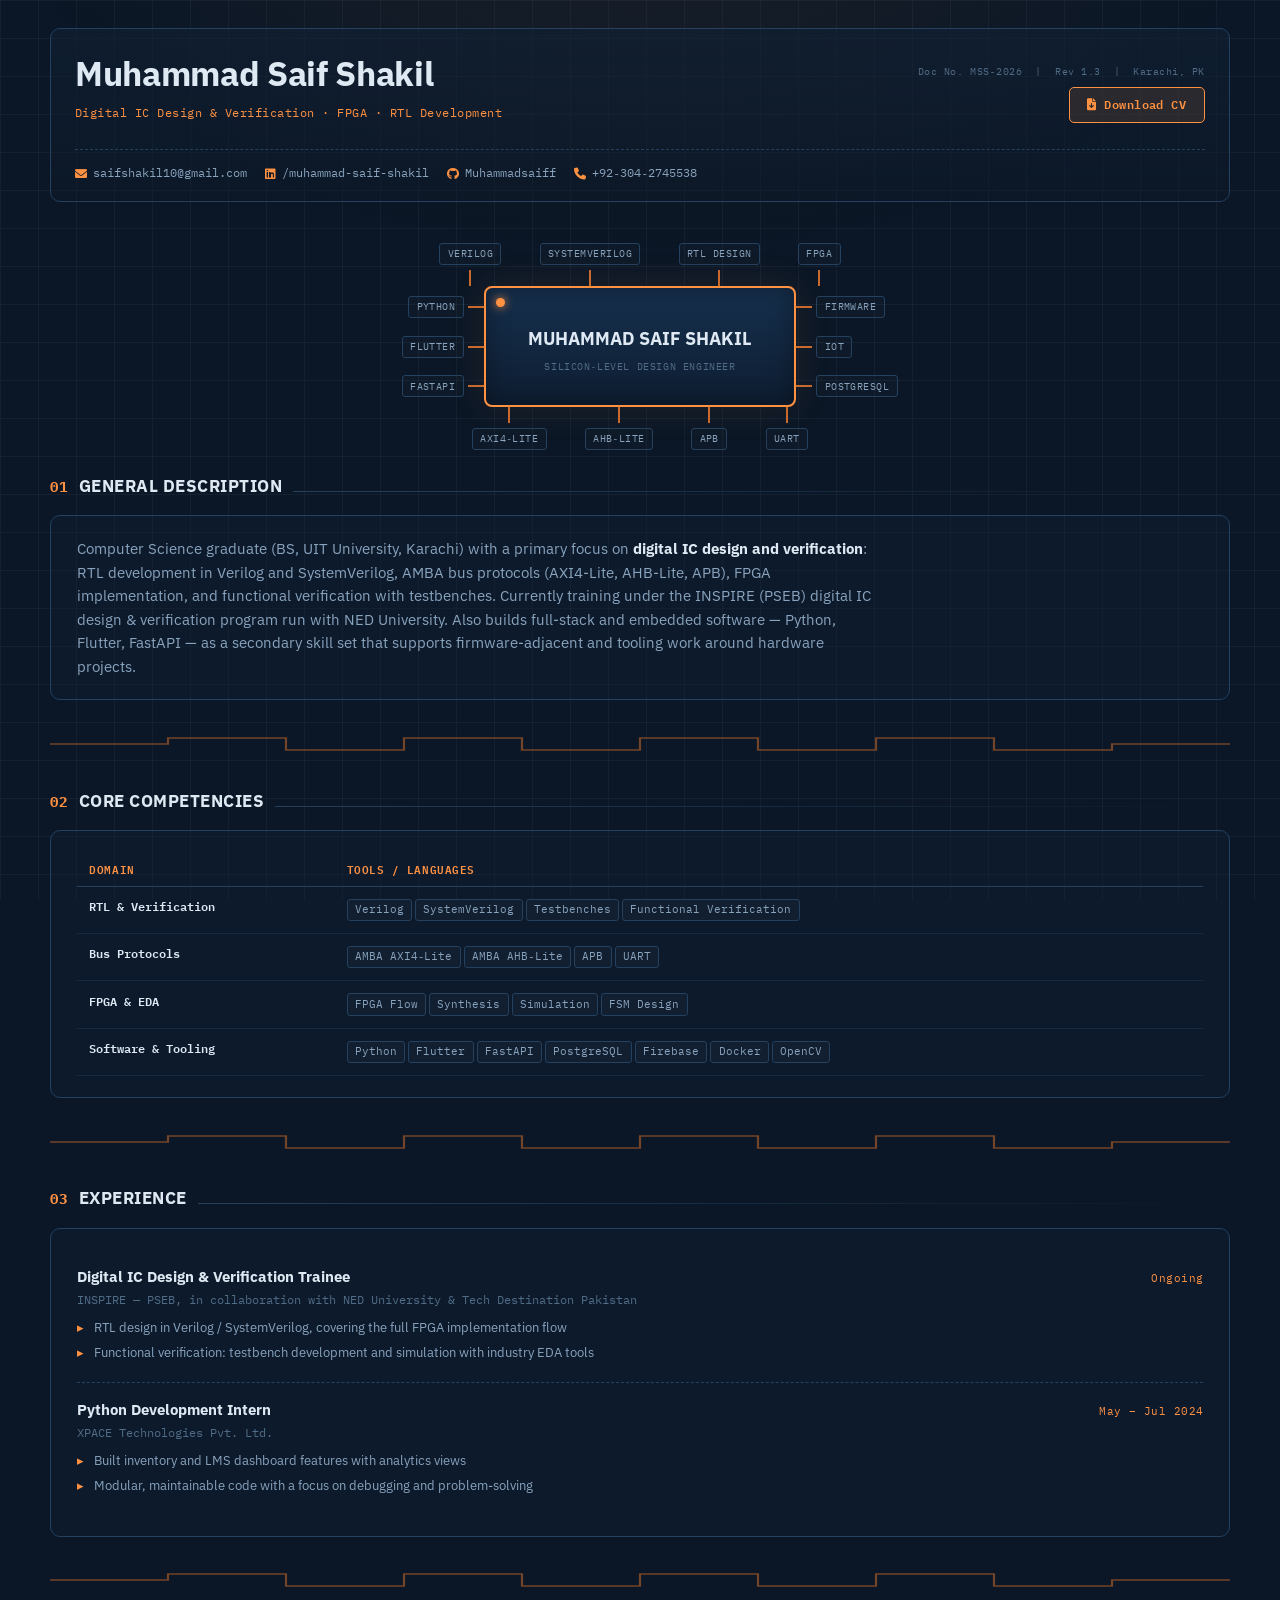
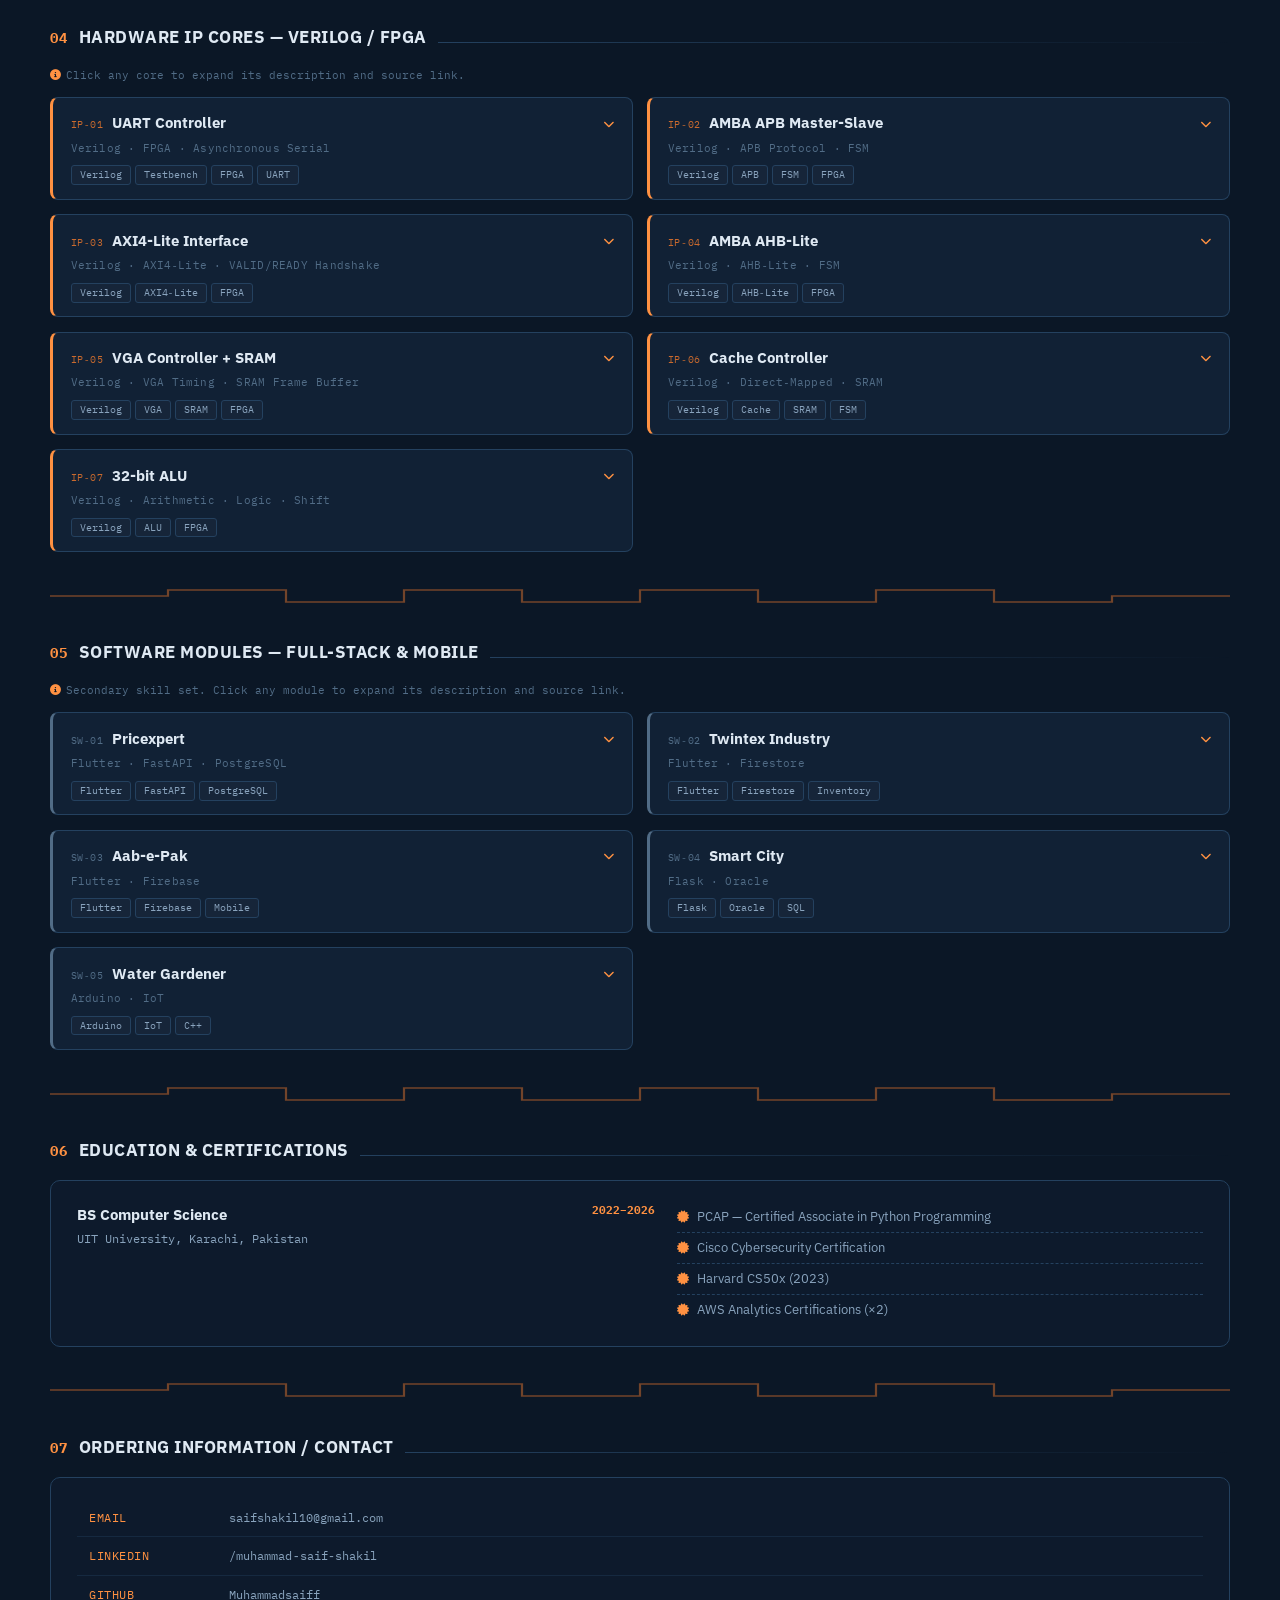
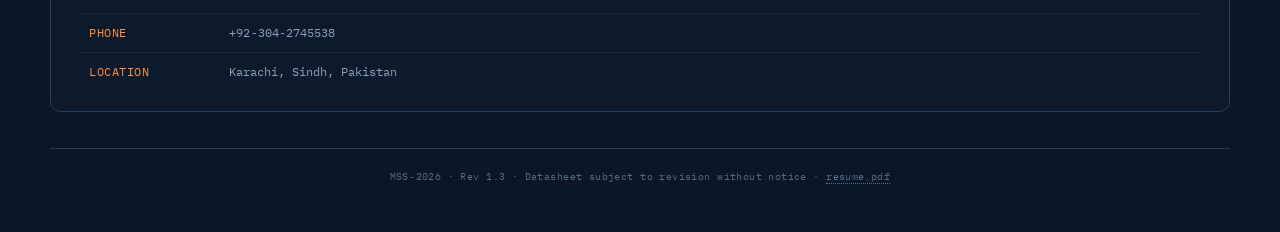
==== commit 512fc925: "Update title in index.html" ====
--- a/index.html
+++ b/index.html
@@ -3,7 +3,7 @@
 <head>
 <meta charset="UTF-8">
 <meta name="viewport" content="width=device-width, initial-scale=1.0">
-<title>Muhammad Saif Shakil · Digital IC / FPGA Engineer</title>
+<title>Muhammad Saif Shakil </title>
 <link rel="stylesheet" href="https://cdnjs.cloudflare.com/ajax/libs/font-awesome/6.0.0-beta3/css/all.min.css">
 <link rel="preconnect" href="https://fonts.googleapis.com">
 <link href="https://fonts.googleapis.com/css2?family=IBM+Plex+Mono:wght@400;500;600;700&family=IBM+Plex+Sans:wght@400;500;600;700&display=swap" rel="stylesheet">
@@ -339,7 +339,6 @@
   <!-- TITLE BLOCK -->
   <div class="titleblock">
     <div>
-      <div class="doc-meta">Datasheet · Engineering Profile</div>
       <div class="device-name">Muhammad Saif Shakil</div>
       <div class="device-tag">Digital IC Design &amp; Verification · FPGA · RTL Development</div>
     </div>
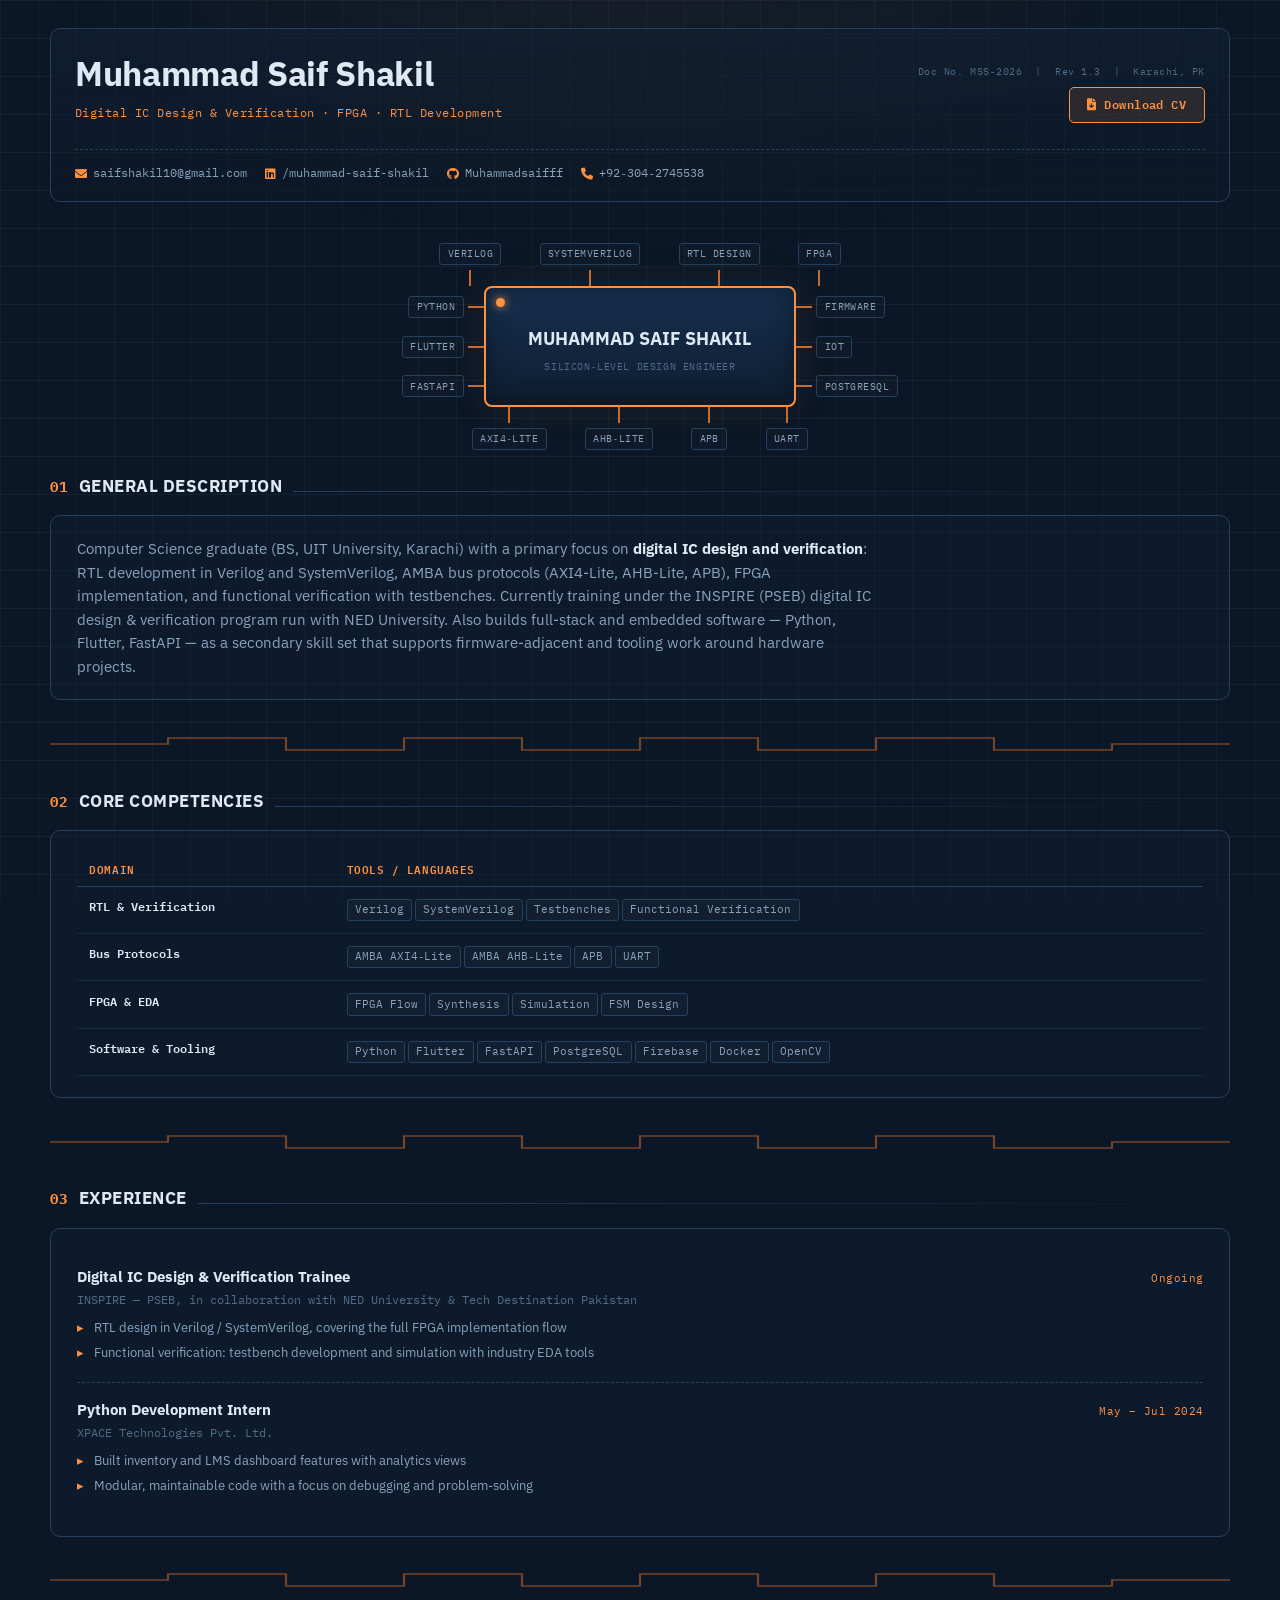
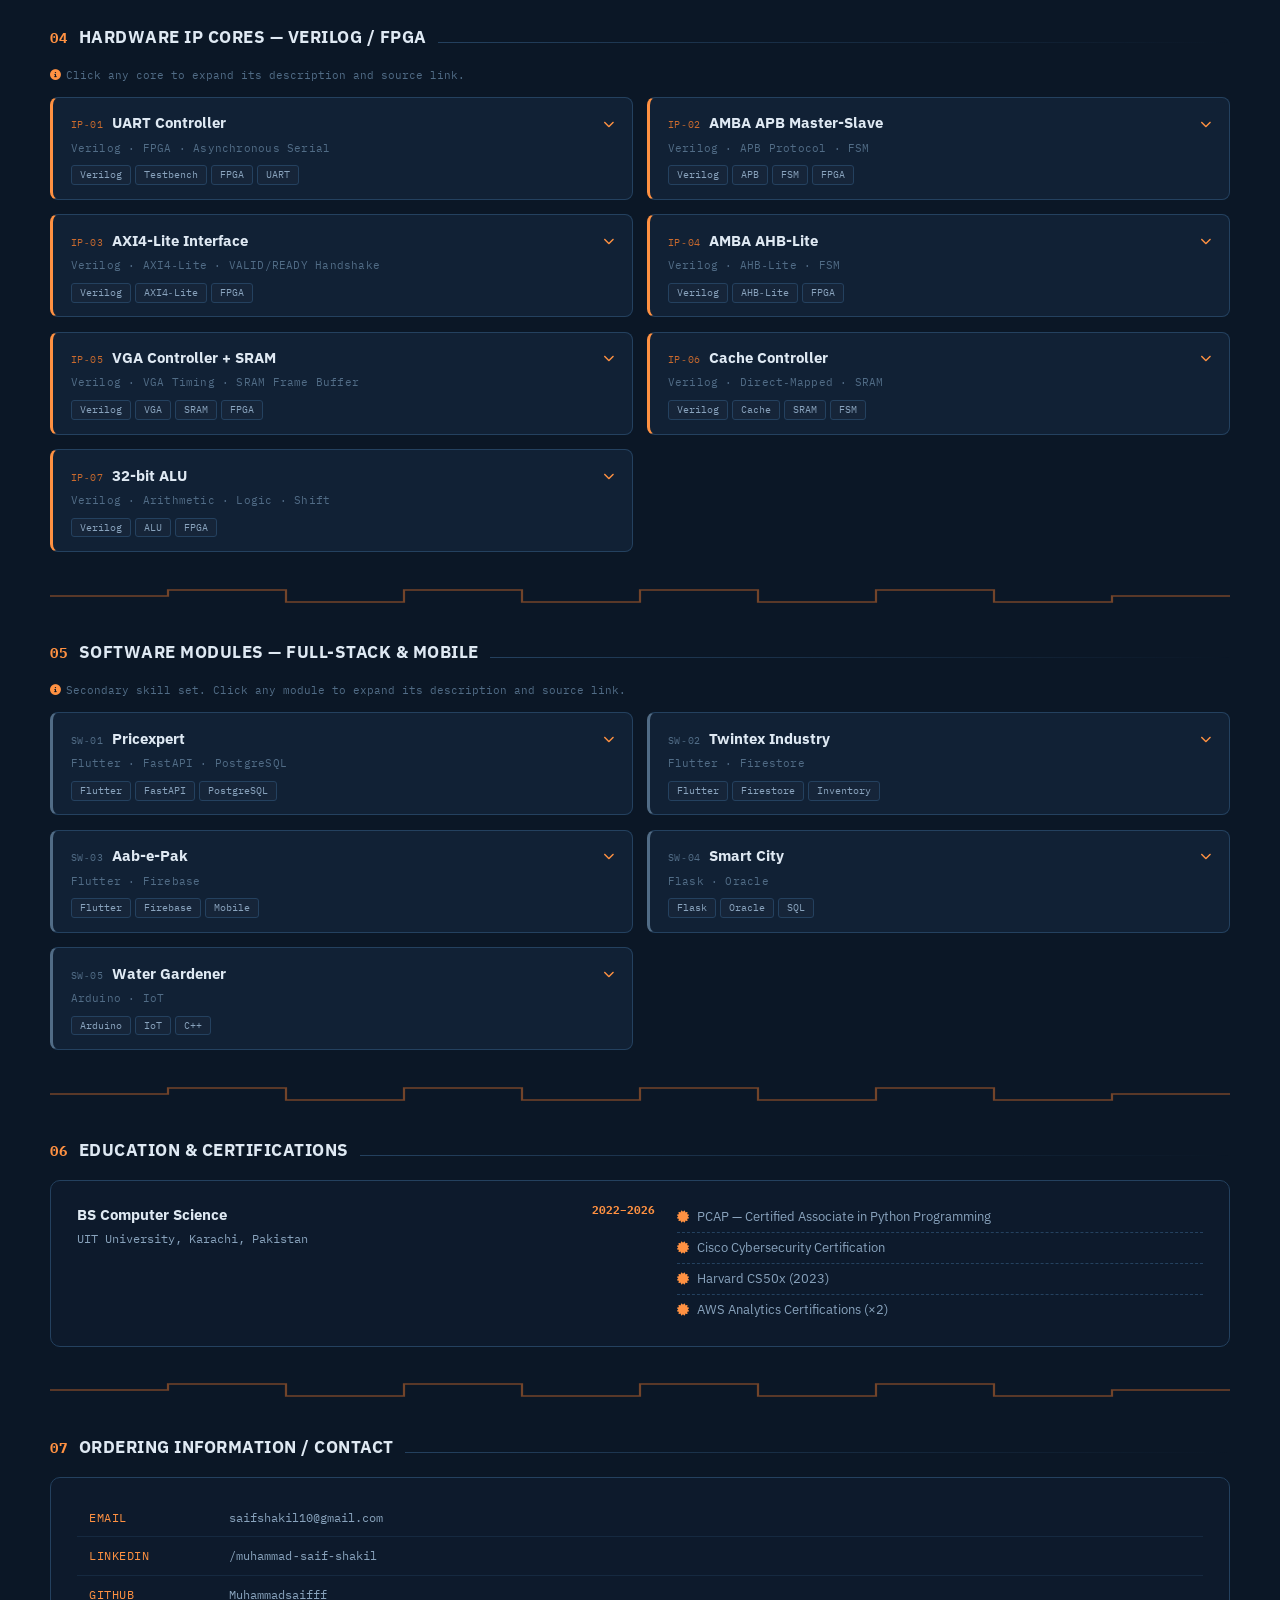
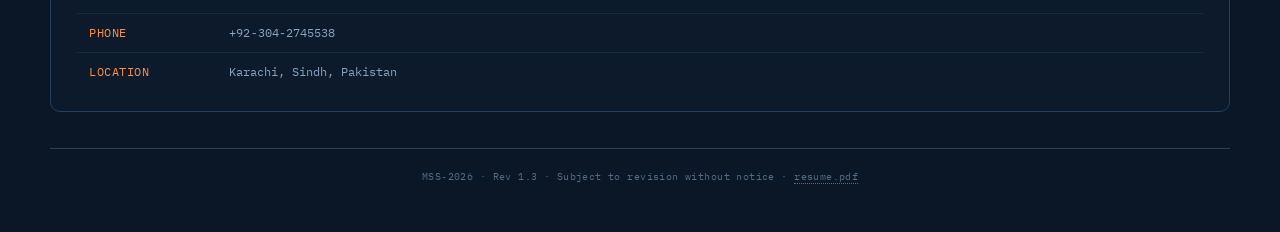
==== commit d9b34183: "Update GitHub links and footer text" ====
--- a/index.html
+++ b/index.html
@@ -349,7 +349,7 @@
     <div class="contact-strip" style="width:100%;">
       <a href="mailto:saifshakil10@gmail.com"><i class="fas fa-envelope"></i>saifshakil10@gmail.com</a>
       <a href="https://www.linkedin.com/in/muhammad-saif-shakil" target="_blank"><i class="fab fa-linkedin"></i>/muhammad-saif-shakil</a>
-      <a href="https://github.com/Muhammadsaiff" target="_blank"><i class="fab fa-github"></i>Muhammadsaiff</a>
+      <a href="https://github.com/Muhammadsaifff" target="_blank"><i class="fab fa-github"></i>Muhammadsaifff</a>
       <a href="tel:+923042745538"><i class="fas fa-phone"></i>+92‑304‑2745538</a>
     </div>
   </div>
@@ -580,7 +580,7 @@
         <tbody>
           <tr><td>EMAIL</td><td><a href="mailto:saifshakil10@gmail.com">saifshakil10@gmail.com</a></td></tr>
           <tr><td>LINKEDIN</td><td><a href="https://www.linkedin.com/in/muhammad-saif-shakil" target="_blank">/muhammad‑saif‑shakil</a></td></tr>
-          <tr><td>GITHUB</td><td><a href="https://github.com/Muhammadsaiff" target="_blank">Muhammadsaiff</a></td></tr>
+          <tr><td>GITHUB</td><td><a href="https://github.com/Muhammadsaifff" target="_blank">Muhammadsaifff</a></td></tr>
           <tr><td>PHONE</td><td><a href="tel:+923042745538">+92‑304‑2745538</a></td></tr>
           <tr><td>LOCATION</td><td>Karachi, Sindh, Pakistan</td></tr>
         </tbody>
@@ -589,7 +589,7 @@
   </section>
 
   <div class="footer">
-    MSS‑2026 · Rev 1.3 · Datasheet subject to revision without notice · <a href="resume.pdf" download style="color:var(--ink-faint);border-bottom:1px dotted var(--ink-faint);text-decoration:none;">resume.pdf</a>
+    MSS‑2026 · Rev 1.3 · Subject to revision without notice · <a href="resume.pdf" download style="color:var(--ink-faint);border-bottom:1px dotted var(--ink-faint);text-decoration:none;">resume.pdf</a>
   </div>
 
 </div>
